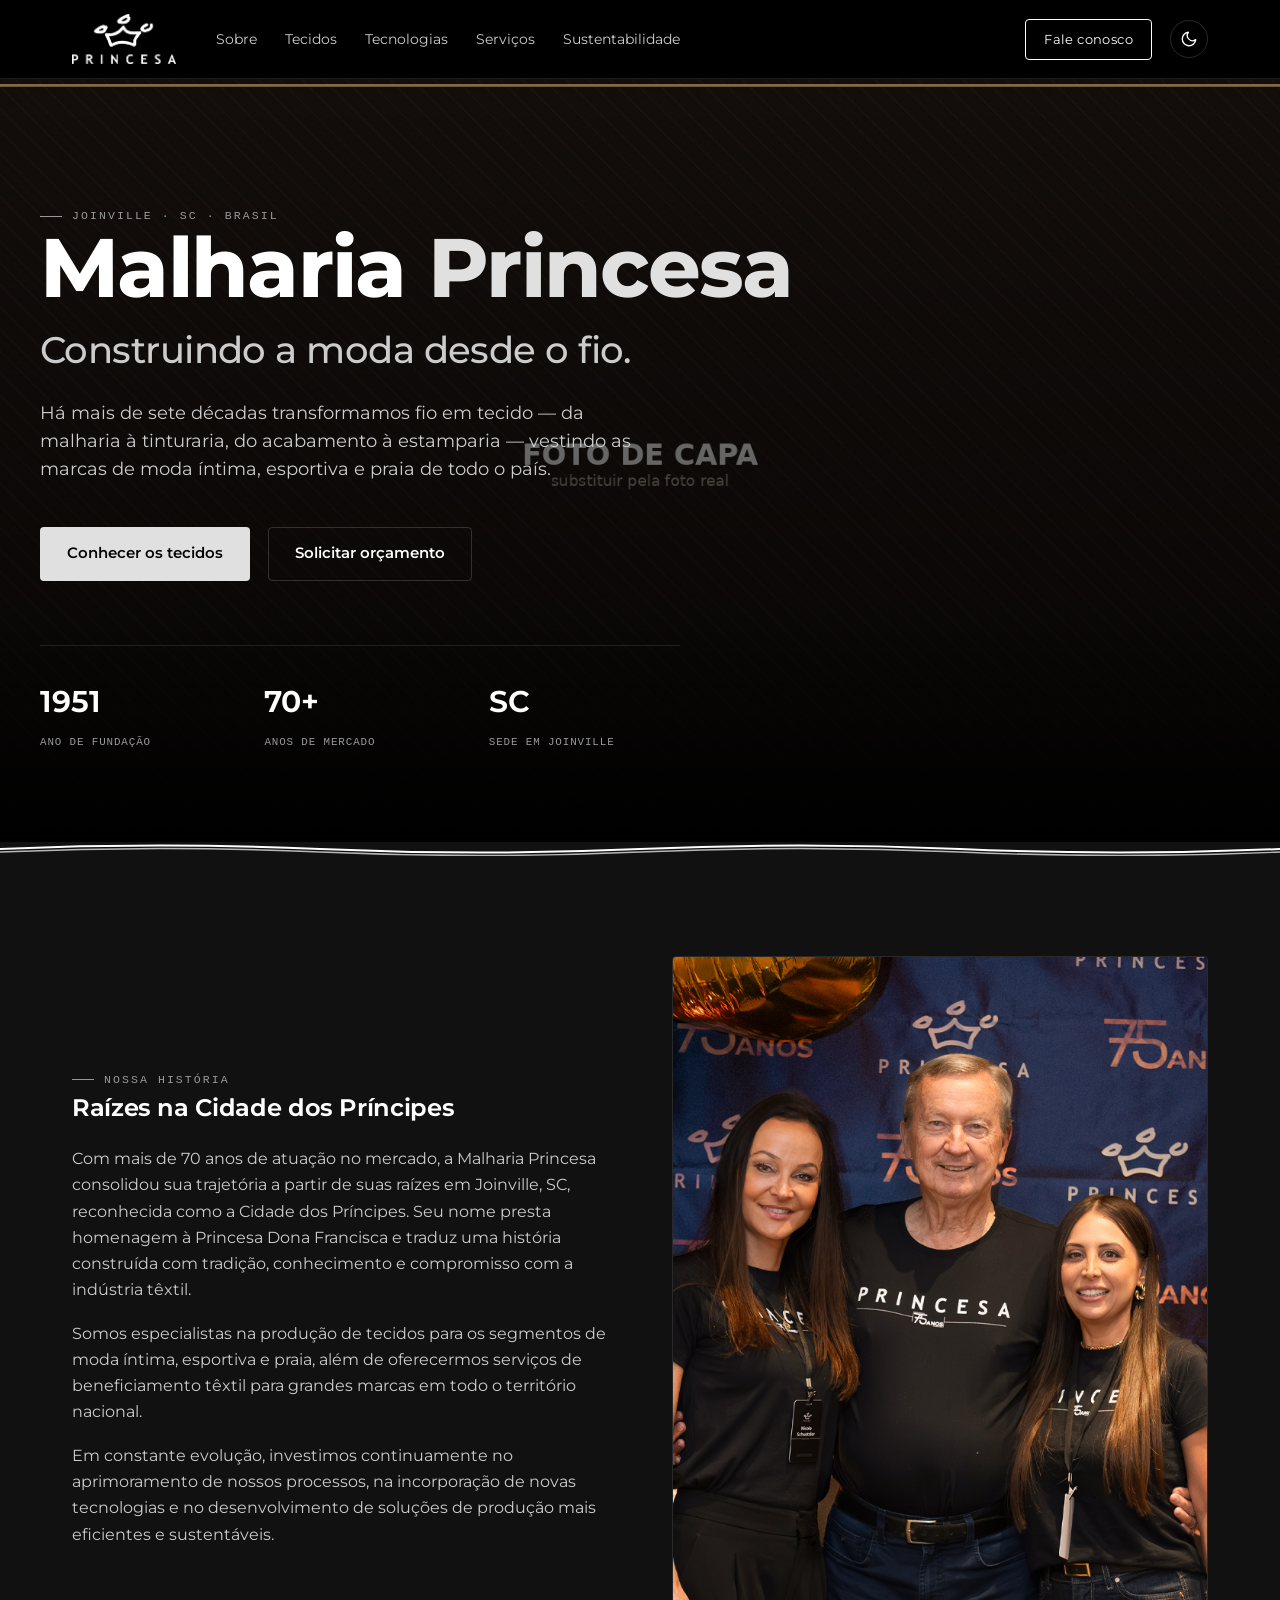
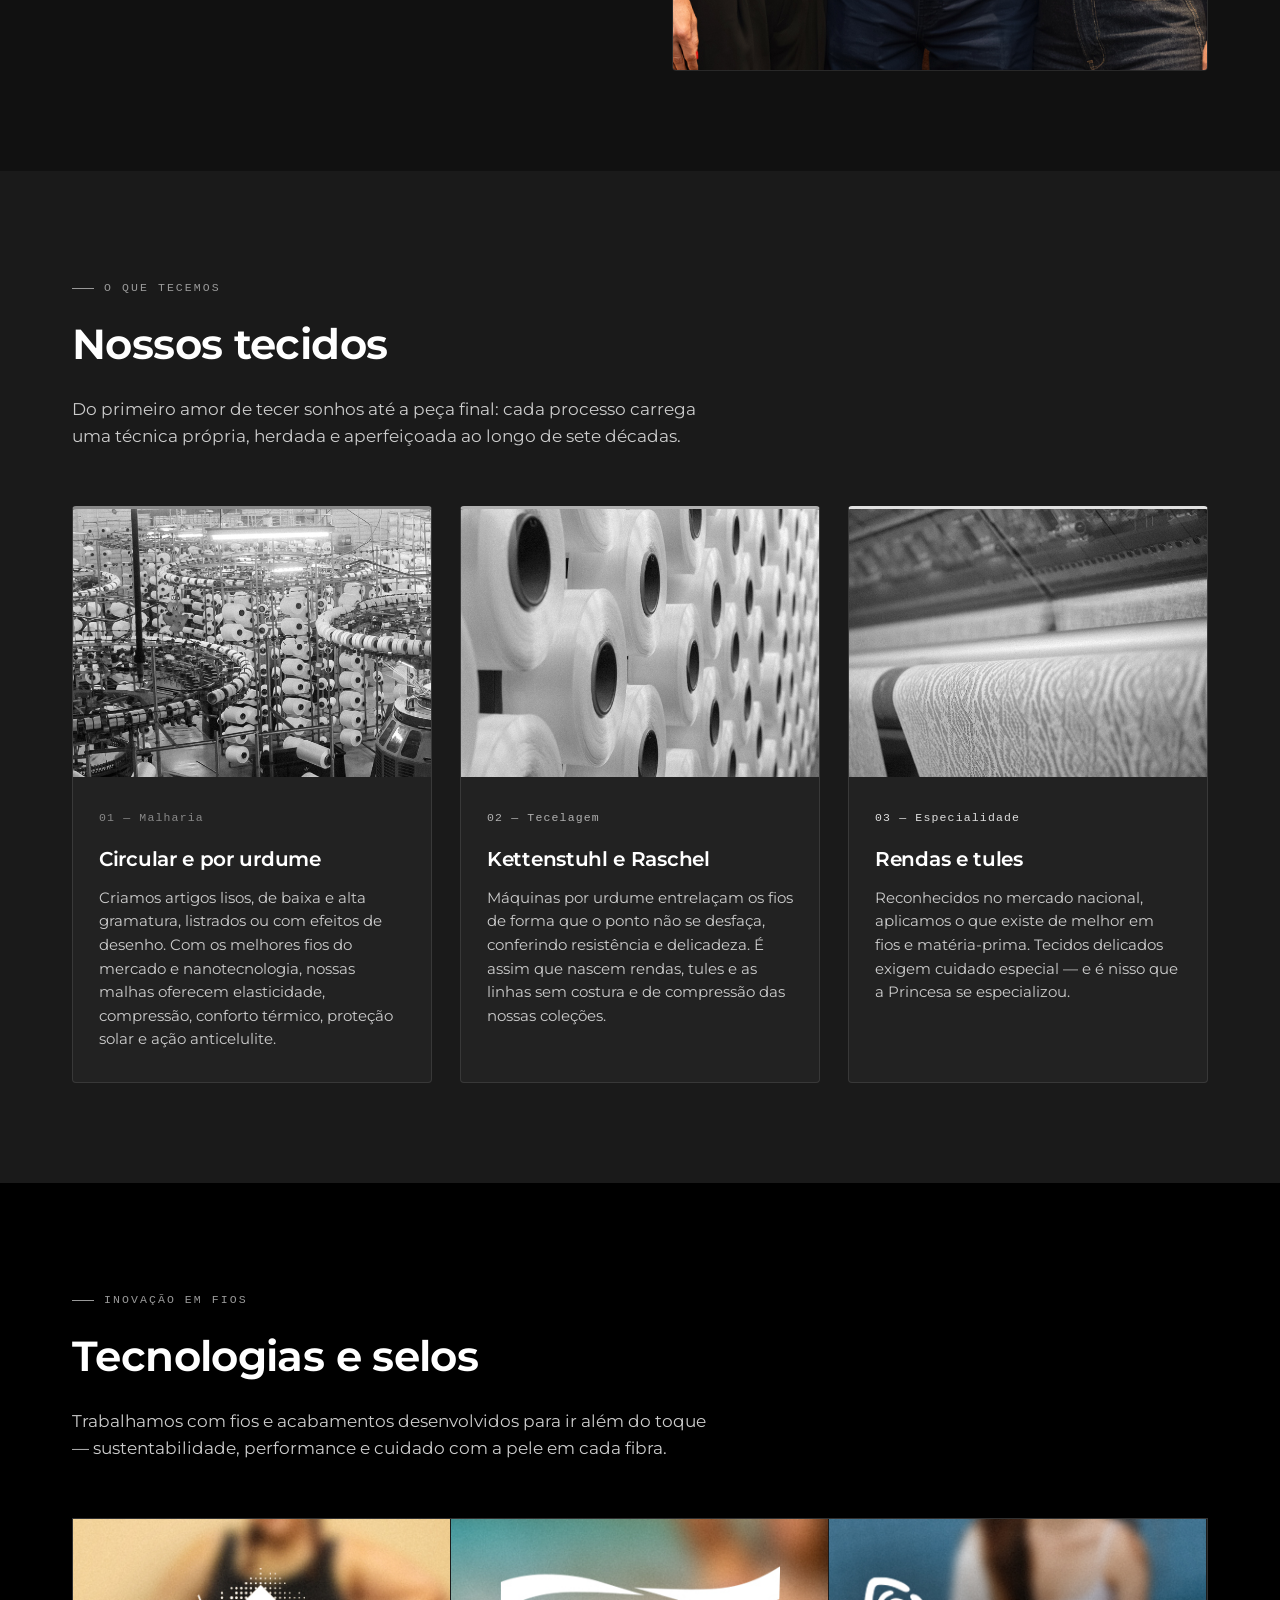
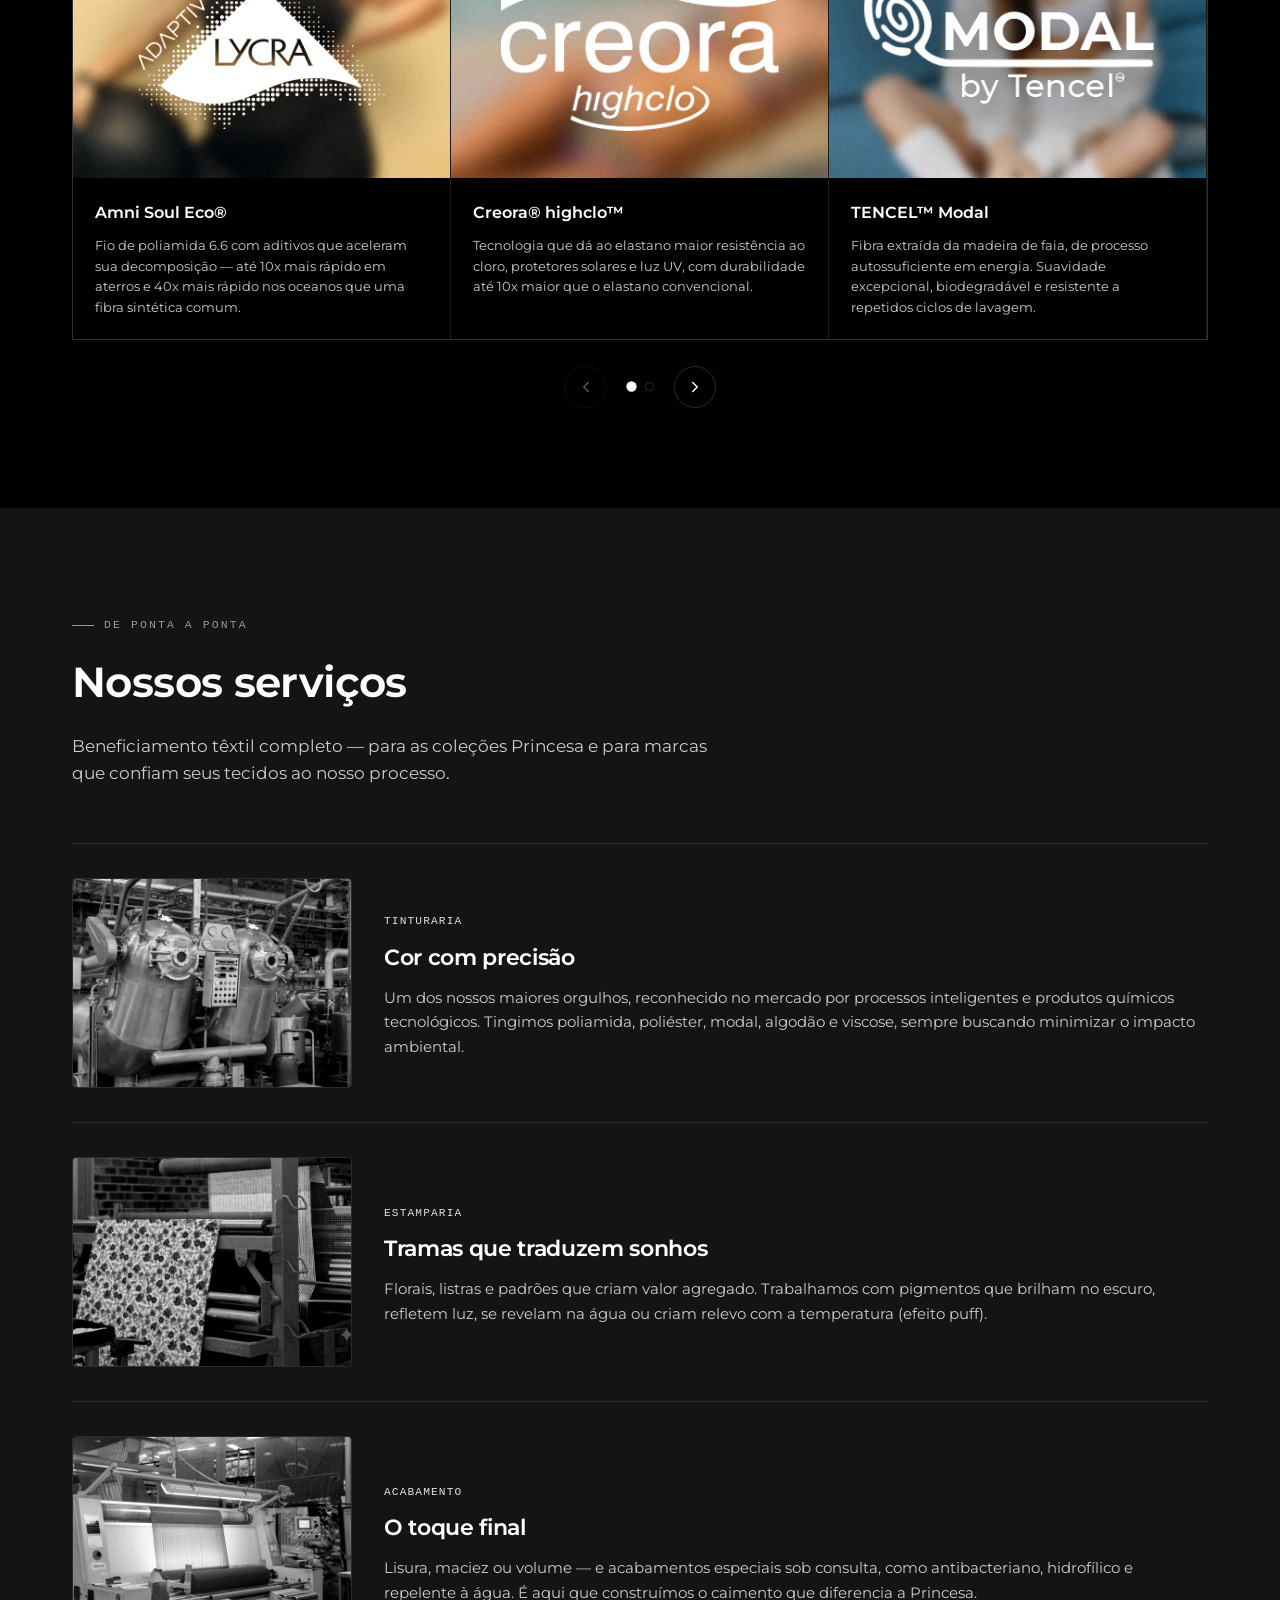
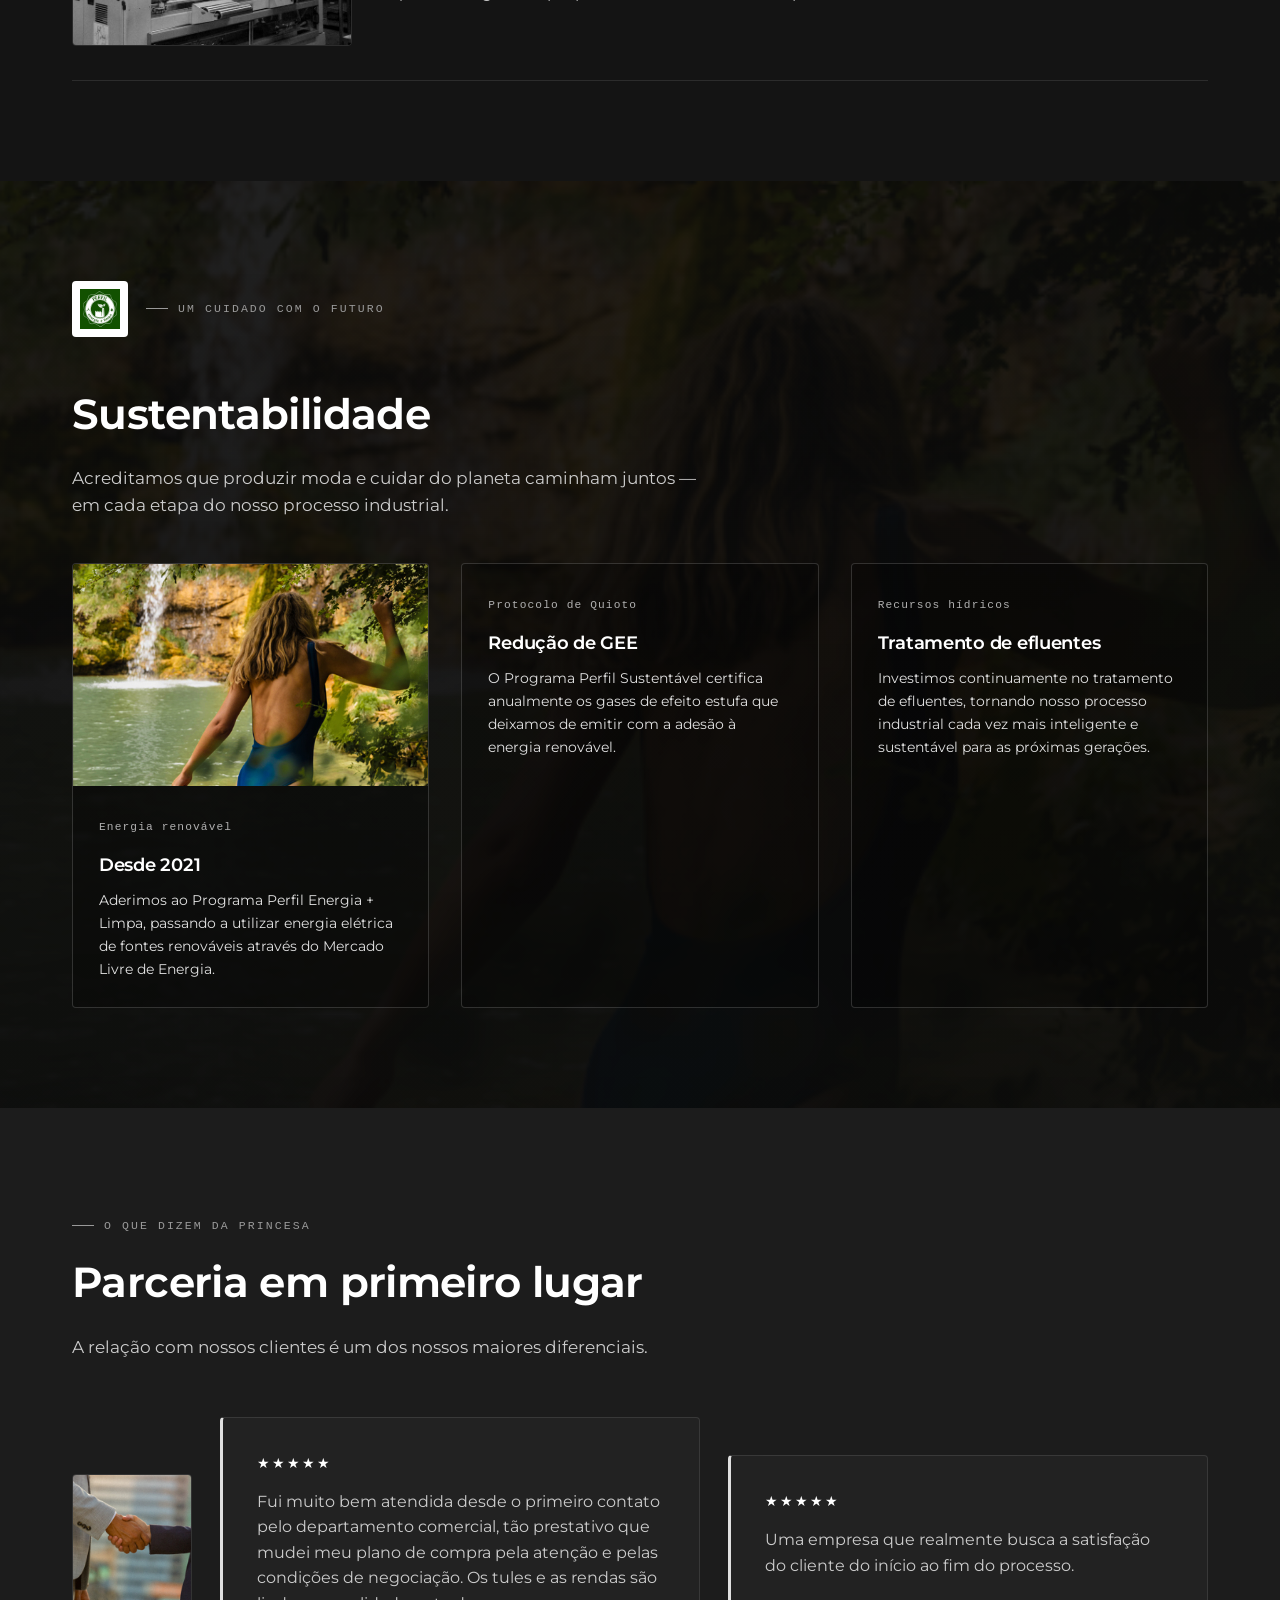
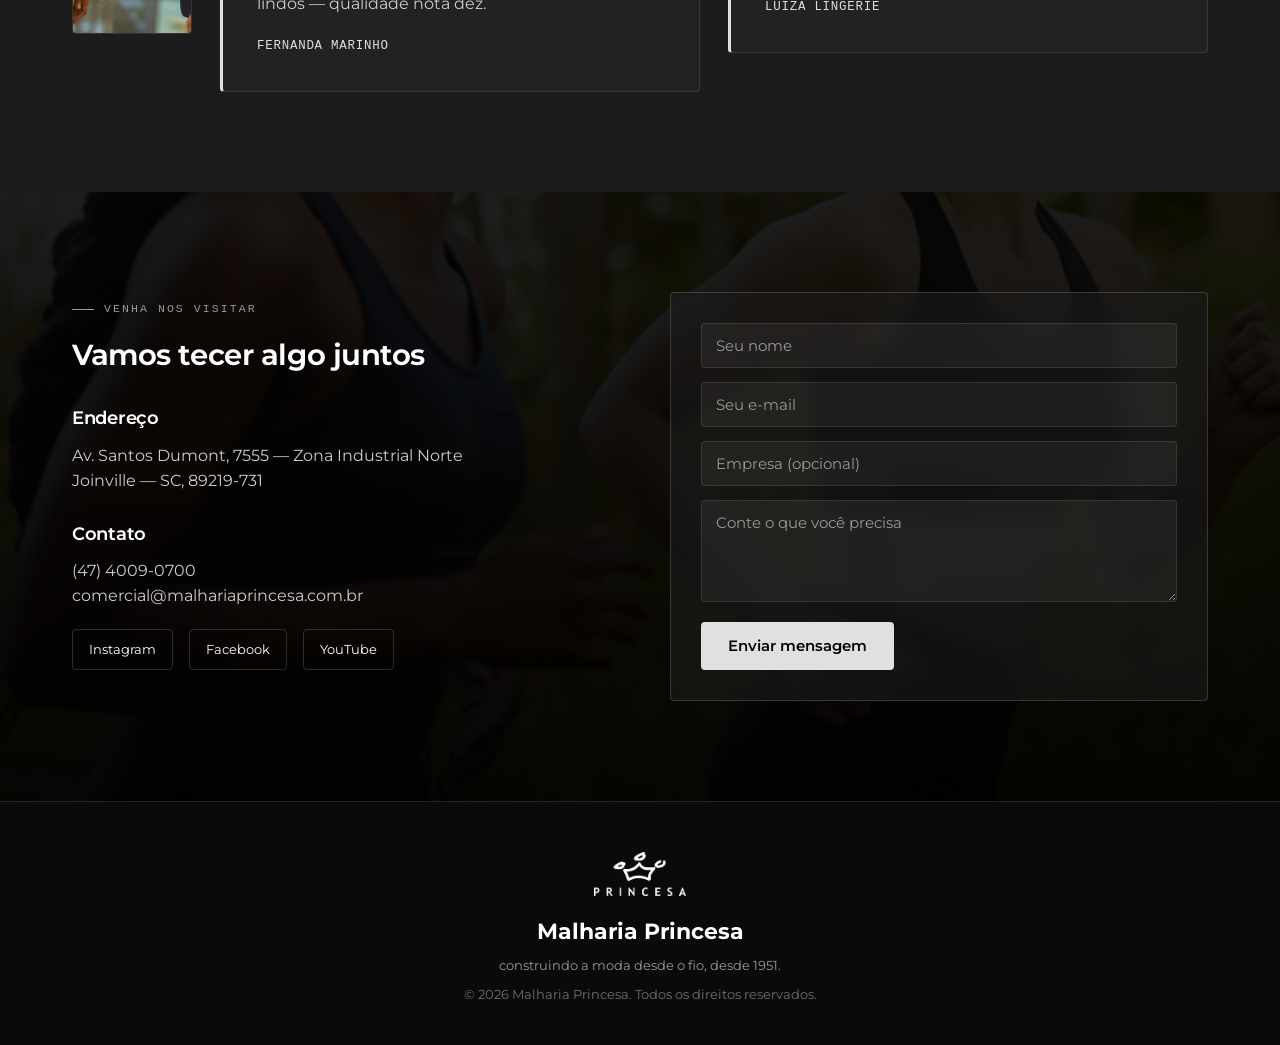
==== index.html @ b7e2738f "Add files via upload" ====
<!DOCTYPE html>
<html lang="pt-BR" data-theme="dark">
<head>
<meta charset="UTF-8">
<meta name="viewport" content="width=device-width, initial-scale=1.0">
<title>Malharia Princesa — Construindo a moda desde o fio (tema claro/escuro)</title>
<meta name="description" content="Malharia Princesa, há mais de 70 anos produzindo os melhores tecidos do mercado brasileiro em Joinville, SC.">

<link rel="preconnect" href="https://fonts.googleapis.com">
<link rel="preconnect" href="https://fonts.gstatic.com" crossorigin>
<link href="https://fonts.googleapis.com/css2?family=Montserrat:wght@400;500;600;700&display=swap" rel="stylesheet">

<link rel="stylesheet" href="css/styles-switch.css">
</head>
<body>

<header id="siteHeader">
  <nav class="nav">
    <div class="nav-left">
      <a href="#topo" class="logo-inline">
        <img class="logo-for-dark" src="assets/images/logo-negativo.png" alt="Malharia Princesa">
        <img class="logo-for-light" src="assets/images/logo-dark.png" alt="Malharia Princesa">
      </a>
      <ul class="nav-inline">
        <li><a href="#sobre">Sobre</a></li>
        <li><a href="#tecidos">Tecidos</a></li>
        <li><a href="#tecnologias">Tecnologias</a></li>
        <li><a href="#servicos">Serviços</a></li>
        <li><a href="#sustentabilidade">Sustentabilidade</a></li>
      </ul>
    </div>

    <div class="nav-right">
      <a href="#contato" class="nav-cta">Fale conosco</a>
      <button class="theme-toggle" id="themeToggle" aria-label="Alternar entre tema claro e escuro">
        <svg class="icon-moon" viewBox="0 0 24 24" stroke-width="1.8" stroke-linecap="round" stroke-linejoin="round"><path d="M21 12.8A9 9 0 1 1 11.2 3a7 7 0 0 0 9.8 9.8Z"/></svg>
        <svg class="icon-sun" viewBox="0 0 24 24" stroke-width="1.8" stroke-linecap="round" stroke-linejoin="round"><circle cx="12" cy="12" r="4"/><path d="M12 2v2M12 20v2M4.9 4.9l1.4 1.4M17.7 17.7l1.4 1.4M2 12h2M20 12h2M4.9 19.1l1.4-1.4M17.7 6.3l1.4-1.4"/></svg>
      </button>
      <button class="burger" id="burger" aria-label="Abrir menu" aria-expanded="false">
        <span></span><span></span><span></span>
      </button>
    </div>
  </nav>

  <ul class="nav-links" id="navLinks">
    <li><a href="#sobre">Sobre</a></li>
    <li><a href="#tecidos">Tecidos</a></li>
    <li><a href="#tecnologias">Tecnologias</a></li>
    <li><a href="#servicos">Serviços</a></li>
    <li><a href="#sustentabilidade">Sustentabilidade</a></li>
    <li><a href="#contato" class="nav-cta">Fale conosco</a></li>
  </ul>
</header>

<main id="topo">

  <section class="hero">
    <video class="hero-video" autoplay muted loop playsinline poster="assets/images/hero-bg.jpg">
      <source src="assets/videos/hero-bg.mp4" type="video/mp4">
      <source src="assets/videos/hero-bg.webm" type="video/webm">
    </video>
    <div class="hero-overlay" aria-hidden="true"></div>
    <div class="hero-inner">
      <span class="eyebrow">Joinville · SC · Brasil</span>
      <div class="hero-mast">Malharia <span>Princesa</span></div>
      <h1>Construindo a moda desde o fio.</h1>
      <p class="lede">Há mais de sete décadas transformamos fio em tecido — da malharia à tinturaria, do acabamento à estamparia — vestindo as marcas de moda íntima, esportiva e praia de todo o país.</p>
      <div class="hero-actions">
        <a href="#tecidos" class="btn btn-primary">Conhecer os tecidos</a>
        <a href="#contato" class="btn btn-ghost">Solicitar orçamento</a>
      </div>
      <div class="hero-stats">
        <div><b>1951</b><span>Ano de fundação</span></div>
        <div><b>70+</b><span>Anos de mercado</span></div>
        <div><b>SC</b><span>Sede em Joinville</span></div>
      </div>
    </div>
  </section>

  <div class="thread-divider" aria-hidden="true">
    <svg viewBox="0 0 1200 14" preserveAspectRatio="none">
      <rect width="1200" height="14" fill="var(--bg-1)"/>
      <path d="M0,7 Q150,0 300,7 T600,7 T900,7 T1200,7" fill="none" stroke="var(--gold)" stroke-width="2"/>
      <path d="M0,10 Q150,3 300,10 T600,10 T900,10 T1200,10" fill="none" stroke="var(--rose)" stroke-width="1.4" opacity=".8"/>
    </svg>
  </div>

  <section class="block" id="sobre">
    <div class="wrap">
      <div class="sobre-grid">
        <div>
          <span class="eyebrow">Nossa história</span>
          <h2>Raízes na Cidade dos Príncipes</h2>
          <p class="reveal" style="margin-top:18px;">Com mais de 70 anos de atuação no mercado, a Malharia Princesa consolidou sua trajetória a partir de suas raízes em Joinville, SC, reconhecida como a Cidade dos Príncipes. Seu nome presta homenagem à Princesa Dona Francisca e traduz uma história construída com tradição, conhecimento e compromisso com a indústria têxtil.</p>
          <p class="reveal">Somos especialistas na produção de tecidos para os segmentos de moda íntima, esportiva e praia, além de oferecermos serviços de beneficiamento têxtil para grandes marcas em todo o território nacional.</p>
          <p class="reveal">Em constante evolução, investimos continuamente no aprimoramento de nossos processos, na incorporação de novas tecnologias e no desenvolvimento de soluções de produção mais eficientes e sustentáveis.</p>
        </div>
        <div class="sobre-media reveal">
          <img src="assets/images/sobre.jpeg" alt="Tecido produzido pela Malharia Princesa" loading="lazy">
        </div>
      </div>
    </div>
  </section>

  <section class="block" id="tecidos">
    <div class="wrap">
      <div class="block-head">
        <span class="eyebrow">O que tecemos</span>
        <h2>Nossos tecidos</h2>
        <p>Do primeiro amor de tecer sonhos até a peça final: cada processo carrega uma técnica própria, herdada e aperfeiçoada ao longo de sete décadas.</p>
      </div>
      <div class="card-grid">
        <div class="card reveal">
          <div class="card-media"><img src="assets/images/tecido-malharia.jpeg" alt="Malharia circular e por urdume" loading="lazy"></div>
          <div class="card-body">
            <span class="num">01 — Malharia</span>
            <h3>Circular e por urdume</h3>
            <p>Criamos artigos lisos, de baixa e alta gramatura, listrados ou com efeitos de desenho. Com os melhores fios do mercado e nanotecnologia, nossas malhas oferecem elasticidade, compressão, conforto térmico, proteção solar e ação anticelulite.</p>
          </div>
        </div>
        <div class="card reveal">
          <div class="card-media"><img src="assets/images/tecido-tecelagem.jpeg" alt="Tecelagem Kettenstuhl e Raschel" loading="lazy"></div>
          <div class="card-body">
            <span class="num">02 — Tecelagem</span>
            <h3>Kettenstuhl e Raschel</h3>
            <p>Máquinas por urdume entrelaçam os fios de forma que o ponto não se desfaça, conferindo resistência e delicadeza. É assim que nascem rendas, tules e as linhas sem costura e de compressão das nossas coleções.</p>
          </div>
        </div>
        <div class="card reveal">
          <div class="card-media"><img src="assets/images/tecido-rendas.jpeg" alt="Rendas e tules Malharia Princesa" loading="lazy"></div>
          <div class="card-body">
            <span class="num">03 — Especialidade</span>
            <h3>Rendas e tules</h3>
            <p>Reconhecidos no mercado nacional, aplicamos o que existe de melhor em fios e matéria-prima. Tecidos delicados exigem cuidado especial — e é nisso que a Princesa se especializou.</p>
          </div>
        </div>
      </div>
    </div>
  </section>

  <section class="block" id="tecnologias">
    <div class="wrap">
      <div class="block-head">
        <span class="eyebrow">Inovação em fios</span>
        <h2>Tecnologias e selos</h2>
        <p>Trabalhamos com fios e acabamentos desenvolvidos para ir além do toque — sustentabilidade, performance e cuidado com a pele em cada fibra.</p>
      </div>
      <div class="badge-carousel" id="badgeCarousel">
        <div class="badge-track" id="badgeTrack">
          <div class="badge reveal">
            <div class="badge-media"><img src="assets/images/selo-amni.jpeg" alt="Amni Soul Eco" loading="lazy"></div>
            <div class="badge-body">
              <span class="dot"></span>
              <h4>Amni Soul Eco®</h4>
              <p>Fio de poliamida 6.6 com aditivos que aceleram sua decomposição — até 10x mais rápido em aterros e 40x mais rápido nos oceanos que uma fibra sintética comum.</p>
            </div>
          </div>
          <div class="badge reveal">
            <div class="badge-media"><img src="assets/images/selo-creora.jpeg" alt="Creora highclo" loading="lazy"></div>
            <div class="badge-body">
              <span class="dot"></span>
              <h4>Creora® highclo™</h4>
              <p>Tecnologia que dá ao elastano maior resistência ao cloro, protetores solares e luz UV, com durabilidade até 10x maior que o elastano convencional.</p>
            </div>
          </div>
          <div class="badge reveal">
            <div class="badge-media"><img src="assets/images/selo-tencel.jpeg" alt="TENCEL Modal" loading="lazy"></div>
            <div class="badge-body">
              <span class="dot"></span>
              <h4>TENCEL™ Modal</h4>
              <p>Fibra extraída da madeira de faia, de processo autossuficiente em energia. Suavidade excepcional, biodegradável e resistente a repetidos ciclos de lavagem.</p>
            </div>
          </div>
          <div class="badge reveal">
            <div class="badge-media"><img src="assets/images/selo-kelp.jpeg" alt="Kelp" loading="lazy"></div>
            <div class="badge-body">
              <span class="dot"></span>
              <h4>Kelp™</h4>
              <p>Fio inteligente com micropartículas de cristais bioativos: ajuda a reduzir sinais de celulite, melhora performance esportiva, firmeza da pele e circulação.</p>
            </div>
          </div>
          <div class="badge reveal">
            <div class="badge-media"><img src="assets/images/selo-aloe.jpeg" alt="Aloe Vera" loading="lazy"></div>
            <div class="badge-body">
              <span class="dot"></span>
              <h4>Aloe Vera</h4>
              <p>Nanopolímero com extrato de aloe vera aplicado por impregnação. Ação regeneradora, hidratante e anti-inflamatória, disponível em qualquer artigo da coleção.</p>
            </div>
          </div>
          <div class="badge reveal">
            <div class="badge-media"><img src="assets/images/selo-exemplo.jpeg" alt="Nome da tecnologia (exemplo)" loading="lazy"></div>
            <div class="badge-body">
              <span class="dot"></span>
              <h4>Nome da Tecnologia™</h4>
              <p>Texto de exemplo descrevendo o benefício desta tecnologia ou selo. Substitua por informações reais sobre o fio, acabamento ou certificação.</p>
            </div>
          </div>
        </div>
      </div>
      <div class="carousel-controls">
        <button class="carousel-btn" id="badgePrev" aria-label="Tecnologia anterior">
          <svg viewBox="0 0 24 24" stroke-width="2" stroke-linecap="round" stroke-linejoin="round"><path d="M15 6l-6 6 6 6"/></svg>
        </button>
        <div class="carousel-dots" id="badgeDots"></div>
        <button class="carousel-btn" id="badgeNext" aria-label="Próxima tecnologia">
          <svg viewBox="0 0 24 24" stroke-width="2" stroke-linecap="round" stroke-linejoin="round"><path d="M9 6l6 6-6 6"/></svg>
        </button>
      </div>
    </div>

  </section>

  <section class="block" id="servicos">
    <div class="wrap">
      <div class="block-head">
        <span class="eyebrow">De ponta a ponta</span>
        <h2>Nossos serviços</h2>
        <p>Beneficiamento têxtil completo — para as coleções Princesa e para marcas que confiam seus tecidos ao nosso processo.</p>
      </div>
      <div class="service-list">
        <div class="service-row reveal">
          <div class="service-media"><img src="assets/images/servico-tinturaria.jpeg" alt="Tinturaria Malharia Princesa" loading="lazy"></div>
          <div>
            <span class="stag">Tinturaria</span><h3>Cor com precisão</h3>
            <p>Um dos nossos maiores orgulhos, reconhecido no mercado por processos inteligentes e produtos químicos tecnológicos. Tingimos poliamida, poliéster, modal, algodão e viscose, sempre buscando minimizar o impacto ambiental.</p>
          </div>
        </div>
        <div class="service-row reveal">
          <div class="service-media"><img src="assets/images/servico-estamparia.jpeg" alt="Estamparia Malharia Princesa" loading="lazy"></div>
          <div>
            <span class="stag">Estamparia</span><h3>Tramas que traduzem sonhos</h3>
            <p>Florais, listras e padrões que criam valor agregado. Trabalhamos com pigmentos que brilham no escuro, refletem luz, se revelam na água ou criam relevo com a temperatura (efeito puff).</p>
          </div>
        </div>
        <div class="service-row reveal">
          <div class="service-media"><img src="assets/images/servico-acabamento.jpeg" alt="Acabamento Malharia Princesa" loading="lazy"></div>
          <div>
            <span class="stag">Acabamento</span><h3>O toque final</h3>
            <p>Lisura, maciez ou volume — e acabamentos especiais sob consulta, como antibacteriano, hidrofílico e repelente à água. É aqui que construímos o caimento que diferencia a Princesa.</p>
          </div>
        </div>
      </div>
    </div>
  </section>

  <section class="block" id="sustentabilidade">
    <div class="wrap">
      <div class="sust-top reveal">
        <img src="assets/images/selo-energia-limpa.jpeg" alt="Selo Energia Limpa">
        <span class="eyebrow">Um cuidado com o futuro</span>
      </div>
      <div class="block-head" style="margin-bottom:44px;">
        <h2>Sustentabilidade</h2>
        <p>Acreditamos que produzir moda e cuidar do planeta caminham juntos — em cada etapa do nosso processo industrial.</p>
      </div>
      <div class="sust-grid">
        <div class="pillar reveal">
          <div class="pillar-media"><img src="assets/images/sustentabilidade.jpeg" alt="Recursos hídricos" loading="lazy"></div>
          <div class="pillar-body">
            <span>Energia renovável</span>
            <h3>Desde 2021</h3>
            <p>Aderimos ao Programa Perfil Energia + Limpa, passando a utilizar energia elétrica de fontes renováveis através do Mercado Livre de Energia.</p>
          </div>
        </div>
        <div class="pillar reveal">
          <div class="pillar-body" style="padding-top:26px;">
            <span>Protocolo de Quioto</span>
            <h3>Redução de GEE</h3>
            <p>O Programa Perfil Sustentável certifica anualmente os gases de efeito estufa que deixamos de emitir com a adesão à energia renovável.</p>
          </div>
        </div>
        <div class="pillar reveal">
          <div class="pillar-body" style="padding-top:26px;">
            <span>Recursos hídricos</span>
            <h3>Tratamento de efluentes</h3>
            <p>Investimos continuamente no tratamento de efluentes, tornando nosso processo industrial cada vez mais inteligente e sustentável para as próximas gerações.</p>
          </div>
        </div>
      </div>
    </div>
  </section>

  <section class="block" id="depoimentos">
    <div class="wrap">
      <div class="block-head">
        <span class="eyebrow">O que dizem da Princesa</span>
        <h2>Parceria em primeiro lugar</h2>
        <p>A relação com nossos clientes é um dos nossos maiores diferenciais.</p>
      </div>
      <div class="testi-grid">
        <div class="testi-photo reveal">
          <img src="assets/images/depoimento.jpeg" alt="Cliente Malharia Princesa" loading="lazy">
        </div>
        <div class="testi reveal">
          <div class="stars">★★★★★</div>
          <p class="quote">Fui muito bem atendida desde o primeiro contato pelo departamento comercial, tão prestativo que mudei meu plano de compra pela atenção e pelas condições de negociação. Os tules e as rendas são lindos — qualidade nota dez.</p>
          <div class="who">Fernanda Marinho</div>
        </div>
        <div class="testi reveal">
          <div class="stars">★★★★★</div>
          <p class="quote">Uma empresa que realmente busca a satisfação do cliente do início ao fim do processo.</p>
          <div class="who">Luiza Lingerie</div>
        </div>
      </div>
    </div>
  </section>

  <section class="block" id="contato">
    <div class="wrap">
      <div class="contato-grid">
        <div class="contato-info">
          <span class="eyebrow">Venha nos visitar</span>
          <h2 style="margin-top:14px;font-size:1.8rem;">Vamos tecer algo juntos</h2>
          <h3>Endereço</h3>
          <p>Av. Santos Dumont, 7555 — Zona Industrial Norte<br>Joinville — SC, 89219-731</p>
          <h3>Contato</h3>
          <p>(47) 4009-0700<br>comercial@malhariaprincesa.com.br</p>
          <div class="social-row">
            <a href="https://www.instagram.com/malhariaprincesa/" target="_blank" rel="noopener">Instagram</a>
            <a href="https://www.facebook.com/malhariaprincesa/" target="_blank" rel="noopener">Facebook</a>
            <a href="https://youtube.com/UC2OhDOa1EUY6WdGFtgR7V8w" target="_blank" rel="noopener">YouTube</a>
          </div>
        </div>

        <form class="form reveal" action="https://formsubmit.co/mkt@malhariaprincesa.com.br" method="POST">
          <input type="text" name="nome" placeholder="Seu nome" autocomplete="name" required>
          <input type="email" name="email" placeholder="Seu e-mail" autocomplete="email" required>
          <input type="text" name="empresa" placeholder="Empresa (opcional)" autocomplete="organization">
          <textarea name="mensagem" rows="4" placeholder="Conte o que você precisa" required></textarea>
          <input type="text" name="_honey" style="display:none" tabindex="-1" autocomplete="off">
          <input type="hidden" name="_subject" value="Novo contato — site Malharia Princesa">
          <input type="hidden" name="_template" value="table">
          <button type="submit" class="btn btn-primary">Enviar mensagem</button>
        </form>
      </div>
    </div>
  </section>

</main>

<footer>
  <img class="logo-for-dark" src="assets/images/logo-negativo.png" alt="Malharia Princesa">
  <img class="logo-for-light" src="assets/images/logo-dark.png" alt="Malharia Princesa">
  <span class="foot-name">Malharia Princesa</span>
  <p>construindo a moda desde o fio, desde 1951.</p>
  <p style="margin-top:8px;opacity:.7;">© 2026 Malharia Princesa. Todos os direitos reservados.</p>
</footer>

<script src="js/main-switch.js"></script>

</body>
</html>
---- css/styles-switch.css ----
:root{
  /* ===== TEMA ESCURO (Escala de cinza puros) ===== */
  --bg-0:#000000;
  --bg-1:#111111;
  --bg-2:#1a1a1a;
  --bg-3:#141414;
  --bg-4:#222222;
  --bg-5:#1c1c1c;
  --bg-6:#0a0a0a;

  --surface:#222222;
  --surface-2:#2a2a2a;
  --border-soft:rgba(255,255,255,.10);
  --border-soft-2:rgba(255,255,255,.16);

  --text:#ffffff;
  --text-dim:#cccccc;
  --text-mute:#999999;

  /* Cores de destaque agora em tons de cinza/branco */
  --gold:#ffffff;
  --rose:#e0e0e0;
  --teal:#b0b0b0;
  --wine:#888888;

  --header-bg:rgba(0,0,0,.86);
  --hero-overlay-1:rgba(0,0,0,.42);
  --hero-overlay-2:rgba(0,0,0,.68);
  --sust-overlay-1:rgba(10,10,10,.90);
  --sust-overlay-2:rgba(10,10,10,.96);
  --contact-overlay-1:rgba(0,0,0,.88);
  --contact-overlay-2:rgba(0,0,0,.97);

  --btn-primary-text:#000000;
  --btn-primary-hover:#cccccc;
  --form-glass:rgba(30,30,30,.55);
  --input-bg:rgba(255,255,255,.05);
  --pillar-bg:rgba(0,0,0,.25);
  --pillar-span:#b0b0b0;
  --pillar-text:#e0e0e0;

  /* Fontes atualizadas para Montserrat */
  --font-display: 'Montserrat', -apple-system, sans-serif;
  --font-body: 'Montserrat', -apple-system, sans-serif;
  --font-mono: ui-monospace, "SF Mono", "Menlo", "Consolas", monospace;

  --max-w:1200px;
  --radius:4px;
}

/* ===== TEMA CLARO (branco/cinza) ===== */
html[data-theme="light"]{
  --bg-0:#ffffff;
  --bg-1:#f2f2f2;
  --bg-2:#eeeeee;
  --bg-3:#f9f9f9;
  --bg-4:#e8e8e8;
  --bg-5:#f0f0f0;
  --bg-6:#e0e0e0;

  --surface:#ffffff;
  --surface-2:#f4f4f4;
  --border-soft:rgba(0,0,0,.10);
  --border-soft-2:rgba(0,0,0,.18);

  --text:#000000;
  --text-dim:#333333;
  --text-mute:#666666;

  /* Destaques em preto e cinza escuro */
  --gold:#000000;
  --rose:#333333;
  --teal:#555555;
  --wine:#777777;

  --header-bg:rgba(255,255,255,.86);
  --hero-overlay-1:rgba(255,255,255,.58);
  --hero-overlay-2:rgba(255,255,255,.82);
  --sust-overlay-1:rgba(240,240,240,.90);
  --sust-overlay-2:rgba(240,240,240,.97);
  --contact-overlay-1:rgba(245,245,245,.88);
  --contact-overlay-2:rgba(245,245,245,.97);

  --btn-primary-text:#ffffff;
  --btn-primary-hover:#444444;
  --form-glass:rgba(255,255,255,.65);
  --input-bg:rgba(255,255,255,.8);
  --pillar-bg:rgba(255,255,255,.55);
  --pillar-span:#555555;
  --pillar-text:#333333;
}

*{margin:0;padding:0;box-sizing:border-box;}
html{scroll-behavior:smooth;}
@media (prefers-reduced-motion: reduce){
  html{scroll-behavior:auto;}
  *{animation-duration:0.001ms !important; animation-iteration-count:1 !important; transition-duration:0.001ms !important;}
}

body{
  font-family:var(--font-body);
  background:var(--bg-0);
  color:var(--text);
  line-height:1.6;
  overflow-x:hidden;
  -webkit-font-smoothing:antialiased;
  transition:background-color .4s ease, color .4s ease;
}

img{max-width:100%;display:block;}
a{color:inherit;text-decoration:none;}
ul{list-style:none;}
.wrap{max-width:var(--max-w);margin:0 auto;padding:0 32px;}

.eyebrow{
  font-family:var(--font-mono);
  font-size:.72rem;
  letter-spacing:.18em;
  text-transform:uppercase;
  display:inline-flex;
  align-items:center;
  gap:10px;
  color:var(--text-mute);
}
.eyebrow::before{
  content:"";
  width:22px;height:1px;
  background:currentColor;
  display:inline-block;
}

h1,h2,h3{
  font-family:var(--font-display);
  font-weight:650;
  letter-spacing:-.015em;
  color:var(--text);
}

/* ============ THREAD DIVIDER ============ */
.thread-divider{width:100%;height:14px;display:block;line-height:0;}
.thread-divider svg{width:100%;height:100%;display:block;}
.thread-divider rect{fill:var(--bg-1);transition:fill .4s ease;}

/* ============ HEADER ============ */
header{
  position:sticky;top:0;z-index:100;
  background:var(--header-bg);
  backdrop-filter:blur(14px);
  border-bottom:1px solid var(--border-soft);
  transition:transform .35s ease, background-color .4s ease, border-color .4s ease;
}
header.nav-hidden{
  transform:translateY(-100%);
}
.nav{
  display:flex;
  align-items:center;
  justify-content:space-between;
  gap:20px;
  padding:14px 32px;max-width:var(--max-w);margin:0 auto;
}
.nav-left{display:flex;align-items:center;gap:40px;}
.nav-right{display:flex;align-items:center;gap:18px;}
.nav-inline{display:flex;gap:28px;align-items:center;}
.logo-inline{display:block;}
.logo-inline img{height:50px;width:auto;}
.logo-for-dark{display:block;}
.logo-for-light{display:none;}
html[data-theme="light"] .logo-for-dark{display:none;}
html[data-theme="light"] .logo-for-light{display:block;}

.nav-inline a, .nav-links a{
  font-size:.9rem;color:var(--text-dim);position:relative;padding:4px 0;
  transition:color .25s ease;
}
.nav-inline a::after, .nav-links a::after{
  content:"";position:absolute;left:0;bottom:0;width:0;height:1px;
  background:var(--gold);transition:width .3s ease;
}
.nav-inline a:hover, .nav-links a:hover{color:var(--text);}
.nav-inline a:hover::after, .nav-links a:hover::after{width:100%;}
.nav-cta{
  border:1px solid var(--gold);color:var(--gold) !important;
  padding:9px 18px;border-radius:var(--radius);font-size:.82rem !important;
  letter-spacing:.03em;
}
.nav-cta::after{display:none;}
.nav-cta:hover{background:var(--gold);color:var(--bg-0) !important;}
.nav-links{display:none;}
.burger{
  display:none;flex-direction:column;gap:5px;background:none;border:none;
  cursor:pointer;padding:6px;
}
.burger span{width:24px;height:2px;background:var(--text);display:block;}

/* ---- Botão de alternância de tema ---- */
.theme-toggle{
  width:38px;height:38px;border-radius:50%;
  border:1px solid var(--border-soft-2);
  background:transparent;
  display:flex;align-items:center;justify-content:center;
  cursor:pointer;color:var(--text);
  transition:border-color .25s ease, color .25s ease, transform .25s ease;
  flex:none;
}
.theme-toggle:hover{border-color:var(--gold);color:var(--gold);transform:translateY(-1px);}
.theme-toggle svg{width:18px;height:18px;stroke:currentColor;fill:none;}
.icon-moon{display:block;}
.icon-sun{display:none;}
html[data-theme="light"] .icon-moon{display:none;}
html[data-theme="light"] .icon-sun{display:block;}

/* ============ HERO ============ */
.hero{
  position:relative;color:var(--text);padding:120px 32px 90px;overflow:hidden;
  background:var(--bg-0);
  transition:background-color .4s ease;
}
.hero-video{
  position:absolute;inset:0;z-index:0;
  width:100%;height:100%;object-fit:cover;
  filter:brightness(1.12);
  pointer-events:none;
}
.hero-overlay{
  position:absolute;inset:0;z-index:1;
  background:linear-gradient(180deg, var(--hero-overlay-1), var(--hero-overlay-2) 70%, var(--bg-0) 100%);
  pointer-events:none;
}
.hero-inner{max-width:var(--max-w);margin:0 auto;position:relative;z-index:3;}

@media (prefers-reduced-motion: reduce){
  .hero-video{display:none;}
  .hero{
    background:
      linear-gradient(180deg, var(--hero-overlay-1), var(--hero-overlay-2) 70%, var(--bg-0) 100%),
      url('../assets/images/hero-bg.jpg') center 30%/cover no-repeat;
  }
}

.hero-mast{
  font-family:var(--font-display);
  font-weight:750;
  font-size:clamp(2.6rem, 7vw, 5.2rem);
  letter-spacing:-.02em;
  line-height:1;
  color:var(--text);
  margin-bottom:18px;
}
.hero-mast span{color:var(--rose);}

.hero h1{
  font-size:clamp(1.6rem, 3.2vw, 2.3rem);
  line-height:1.25;max-width:26ch;margin:0 0 26px;
  font-weight:500;
  color:var(--text-dim);
  font-family:var(--font-body);
}
.hero p.lede{font-size:1.1rem;color:var(--text-dim);max-width:52ch;margin-bottom:44px;font-weight:400;}
.hero-actions{display:flex;gap:18px;flex-wrap:wrap;margin-bottom:64px;}
.btn{
  display:inline-flex;align-items:center;gap:10px;padding:14px 26px;
  border-radius:var(--radius);font-size:.92rem;font-weight:590;
  transition:transform .25s ease, background .25s ease, color .25s ease, border-color .25s ease;
  cursor:pointer;border:1px solid transparent;font-family:var(--font-body);
}
.btn-primary{background:var(--rose);color:var(--btn-primary-text);}
.btn-primary:hover{transform:translateY(-2px);background:var(--btn-primary-hover);}
.btn-ghost{border-color:var(--border-soft-2);color:var(--text);}
.btn-ghost:hover{border-color:var(--gold);color:var(--gold);}

.hero-stats{
  display:grid;grid-template-columns:repeat(3,auto);gap:48px;
  border-top:1px solid var(--border-soft);padding-top:32px;max-width:640px;
}
.hero-stats div b{
  display:block;font-family:var(--font-display);font-size:1.9rem;
  color:var(--gold);font-weight:650;
}
.hero-stats div span{
  font-family:var(--font-mono);font-size:.68rem;letter-spacing:.08em;
  text-transform:uppercase;color:var(--text-mute);
}

/* ============ SECTION GENERIC ============ */
section.block{padding:100px 32px;transition:background-color .4s ease;}
.block-head{max-width:640px;margin-bottom:56px;}
.block-head h2{font-size:clamp(1.8rem,3.4vw,2.6rem);margin-top:14px;font-weight:650;}
.block-head p{margin-top:18px;font-size:1.05rem;color:var(--text-dim);max-width:60ch;}

/* ============ SOBRE ============ */
#sobre{background:var(--bg-1);}
.sobre-grid{display:grid;grid-template-columns:1fr 1fr;gap:64px;align-items:center;}
.sobre-grid p{color:var(--text-dim);margin-bottom:18px;font-size:1.02rem;}
.sobre-media{
  border-radius:var(--radius);overflow:hidden;border:1px solid var(--border-soft);
  aspect-ratio:3/4;
}
.sobre-media img{width:100%;height:100%;object-fit:cover;}

/* ============ TECIDOS (cards) ============ */
#tecidos{background:var(--bg-2);}
.card-grid{display:grid;grid-template-columns:repeat(3,1fr);gap:28px;}
.card{
  background:var(--surface);border-radius:var(--radius);
  border:1px solid var(--border-soft);
  border-top:3px solid var(--accent, var(--gold));
  transition:transform .3s ease, box-shadow .3s ease, background-color .4s ease, border-color .4s ease;
  opacity:0;transform:translateY(22px);
  overflow:hidden;
}
.card.is-visible{opacity:1;transform:translateY(0);}
.card:hover{transform:translateY(-6px);background:var(--surface-2);box-shadow:0 20px 40px -20px rgba(0,0,0,.35);}
.card-media{aspect-ratio:4/3;overflow:hidden;}
.card-media img{width:100%;height:100%;object-fit:cover;transition:transform .5s ease;}
.card:hover .card-media img{transform:scale(1.06);}
.card-body{padding:26px 26px 30px;}
.card .num{font-family:var(--font-mono);font-size:.72rem;color:var(--accent, var(--gold));letter-spacing:.1em;}
.card h3{font-size:1.25rem;margin:14px 0 12px;font-weight:620;}
.card p{font-size:.92rem;color:var(--text-dim);}
.card:nth-child(1){--accent:var(--wine);}
.card:nth-child(2){--accent:var(--teal);}
.card:nth-child(3){--accent:var(--rose);}

/* ============ TECNOLOGIAS / SELOS ============ */
#tecnologias{background:var(--bg-0);}
.badge-carousel{
  overflow:hidden;
  border:1px solid var(--border-soft);
  background:var(--border-soft);
}
.badge-track{
  display:flex;
  transition:transform .45s cubic-bezier(.65,0,.35,1);
}
.badge-track .badge{
  flex:0 0 33.3333%;
  max-width:33.3333%;
  background:var(--bg-0);
  border-right:1px solid var(--border-soft);
  box-sizing:border-box;
}
.badge-track .badge:last-child{border-right:none;}
.badge{
  opacity:0;transform:translateY(18px);
  transition:transform .3s ease, opacity .3s ease, background-color .4s ease;
}
.badge.is-visible{opacity:1;transform:translateY(0);}
.badge:hover{background:var(--surface);}
.badge-media{aspect-ratio:16/11;overflow:hidden;}
.badge-media img{width:100%;height:100%;object-fit:cover;}
.badge-body{padding:22px;}

.carousel-controls{
  display:flex;align-items:center;justify-content:center;
  gap:20px;margin-top:26px;
}
.carousel-btn{
  display:flex;align-items:center;justify-content:center;
  width:42px;height:42px;border-radius:50%;
  border:1px solid var(--border-soft-2);
  background:transparent;color:var(--text);
  cursor:pointer;transition:background-color .25s ease, opacity .25s ease, transform .2s ease;
}
.carousel-btn svg{width:18px;height:18px;stroke:currentColor;fill:none;}
.carousel-btn:hover:not(:disabled){background:var(--surface);}
.carousel-btn:active:not(:disabled){transform:scale(.94);}
.carousel-btn:disabled{opacity:.35;cursor:default;}
.carousel-dots{display:flex;align-items:center;gap:9px;}
.carousel-dots button{
  width:9px;height:9px;border-radius:50%;padding:0;
  border:1px solid var(--border-soft-2);background:transparent;
  cursor:pointer;transition:background-color .25s ease, transform .2s ease;
}
.carousel-dots button.is-active{background:var(--gold);border-color:var(--gold);transform:scale(1.15);}
.badge .dot{width:10px;height:10px;border-radius:50%;margin-bottom:16px;}
.badge h4{font-family:var(--font-display);font-size:1rem;margin-bottom:10px;color:var(--text);font-weight:620;}
.badge p{font-size:.82rem;color:var(--text-dim);line-height:1.55;}
.badge:nth-child(1) .dot{background:var(--gold);}
.badge:nth-child(2) .dot{background:var(--rose);}
.badge:nth-child(3) .dot{background:var(--teal);}
.badge:nth-child(4) .dot{background:var(--wine);}
.badge:nth-child(5) .dot{background:#8fae9f;}

/* ============ SERVIÇOS ============ */
#servicos{background:var(--bg-3);}
.service-row{
  display:grid;grid-template-columns:280px 1fr;gap:32px;padding:34px 0;
  border-bottom:1px solid var(--border-soft);align-items:center;
}
.service-row:first-of-type{border-top:1px solid var(--border-soft);}
.service-media{border-radius:var(--radius);overflow:hidden;aspect-ratio:4/3;border:1px solid var(--border-soft);}
.service-media img{width:100%;height:100%;object-fit:cover;}
.service-row .stag{
  font-family:var(--font-mono);font-size:.7rem;letter-spacing:.1em;
  text-transform:uppercase;color:var(--rose);
}
.service-row h3{font-size:1.4rem;margin-top:8px;font-weight:630;}
.service-row p{color:var(--text-dim);font-size:.96rem;margin-top:10px;}

/* ============ SUSTENTABILIDADE ============ */
#sustentabilidade{
  color:var(--text);position:relative;
  background:
    linear-gradient(180deg, var(--sust-overlay-1), var(--sust-overlay-2)),
    url('../assets/images/sustentabilidade.jpeg') center/cover no-repeat;
}
.sust-top{display:flex;align-items:center;gap:18px;margin-bottom:44px;}
.sust-top img{height:56px;width:auto;background:#ffffff;padding:8px;border-radius:var(--radius);}
.sust-grid{display:grid;grid-template-columns:repeat(3,1fr);gap:32px;}
.pillar{
  border:1px solid var(--border-soft-2);border-radius:var(--radius);
  background:var(--pillar-bg);overflow:hidden;
  transition:background-color .4s ease, border-color .4s ease;
}
.pillar-media{aspect-ratio:16/10;overflow:hidden;}
.pillar-media img{width:100%;height:100%;object-fit:cover;}
.pillar-body{padding:26px;}
.pillar span{font-family:var(--font-mono);font-size:.7rem;color:var(--pillar-span);letter-spacing:.1em;}
.pillar h3{font-size:1.15rem;margin:12px 0 10px;font-weight:620;}
.pillar p{font-size:.9rem;color:var(--pillar-text);}

/* ============ DEPOIMENTOS ============ */
#depoimentos{background:var(--bg-5);}
.testi-grid{display:grid;grid-template-columns:120px 1fr 1fr;gap:28px;align-items:center;}
.testi-photo{border-radius:var(--radius);overflow:hidden;aspect-ratio:3/4;border:1px solid var(--border-soft);}
.testi-photo img{width:100%;height:100%;object-fit:cover;}
.testi{
  background:var(--surface);padding:34px;border-radius:var(--radius);
  border-left:3px solid var(--rose);border-top:1px solid var(--border-soft);
  border-right:1px solid var(--border-soft);border-bottom:1px solid var(--border-soft);
  transition:background-color .4s ease, border-color .4s ease;
}
.testi .stars{color:var(--gold);letter-spacing:2px;margin-bottom:14px;font-size:.9rem;}
.testi p.quote{font-size:1rem;color:var(--text-dim);margin-bottom:20px;}
.testi .who{
  font-family:var(--font-mono);font-size:.78rem;text-transform:uppercase;
  letter-spacing:.06em;color:var(--rose);
}

/* ============ CONTATO ============ */
#contato{
  color:var(--text);position:relative;
  background:
    linear-gradient(180deg, var(--contact-overlay-1), var(--contact-overlay-2)),
    url('../assets/images/contato.jpeg') center/cover no-repeat;
}
.contato-grid{display:grid;grid-template-columns:1fr 1fr;gap:60px;align-items:start;}
.contato-info p{color:var(--text-dim);margin-bottom:10px;}
.contato-info h3{color:var(--gold);font-size:1.1rem;margin:26px 0 10px;font-weight:620;}
.social-row{display:flex;gap:16px;margin-top:20px;}
.social-row a{
  border:1px solid var(--border-soft-2);padding:9px 16px;border-radius:var(--radius);
  font-size:.82rem;transition:border-color .25s ease, color .25s ease;
}
.social-row a:hover{border-color:var(--gold);color:var(--gold);}

.form{
  display:flex;flex-direction:column;gap:14px;
  background:var(--form-glass);backdrop-filter:blur(8px);
  padding:30px;border-radius:var(--radius);
  border:1px solid var(--border-soft-2);
  transition:background-color .4s ease, border-color .4s ease;
}
.form input, .form textarea{
  background:var(--input-bg);border:1px solid var(--border-soft);
  border-radius:var(--radius);padding:12px 14px;color:var(--text);
  font-family:var(--font-body);font-size:.95rem;
  transition:background-color .4s ease, border-color .4s ease, color .4s ease;
}
.form input::placeholder, .form textarea::placeholder{color:var(--text-mute);}
.form input:focus, .form textarea:focus{outline:none;border-color:var(--gold);}
.form button{margin-top:6px;align-self:flex-start;}

/* ============ FOOTER ============ */
footer{
  background:var(--bg-6);color:var(--text-mute);padding:50px 32px 40px;
  text-align:center;font-size:.82rem;border-top:1px solid var(--border-soft);
  transition:background-color .4s ease, border-color .4s ease;
}
footer img{height:44px;width:auto;margin:0 auto 18px;}
footer .foot-name{
  font-family:var(--font-display);font-weight:700;font-size:1.4rem;color:var(--text);
  display:block;margin-bottom:6px;
}

a:focus-visible, button:focus-visible, input:focus-visible, textarea:focus-visible{
  outline:2px solid var(--gold);outline-offset:2px;
}

.reveal{opacity:0;transform:translateY(20px);transition:opacity .6s ease, transform .6s ease;}
.reveal.is-visible{opacity:1;transform:translateY(0);}

@media (max-width:920px){
  .sobre-grid,.contato-grid{grid-template-columns:1fr;}
  .sobre-grid{gap:36px;}
  .sobre-media{order:-1;aspect-ratio:auto;}
  .sobre-media img{height:auto;object-fit:contain;}
  .card-grid{grid-template-columns:1fr;}
  .badge-track .badge{flex:0 0 50%;max-width:50%;}
  .sust-grid{grid-template-columns:1fr;}
  .testi-grid{grid-template-columns:1fr;}
  .testi-photo{display:none;}
  .service-row{grid-template-columns:1fr;}
  .service-media{aspect-ratio:16/9;}
  .hero-stats{grid-template-columns:repeat(3,auto);gap:26px;}
}
@media (max-width:720px){
  .nav-left .nav-inline, .nav-right .nav-inline{display:none;}
  .nav-right > .nav-cta{display:none;}
  .nav-links{
    display:flex;
    position:fixed;top:78px;left:0;right:0;background:var(--bg-0);
    flex-direction:column;align-items:flex-start;padding:24px 32px;gap:20px;
    border-bottom:1px solid var(--border-soft);
    transform:translateY(-120%);transition:transform .3s ease;
  }
  .nav-links.open{transform:translateY(0);}
  .burger{display:flex;}
  .badge-track .badge{flex:0 0 100%;max-width:100%;}
  .hero-stats{grid-template-columns:1fr;gap:18px;}
  .logo-inline img{height:38px;}
}
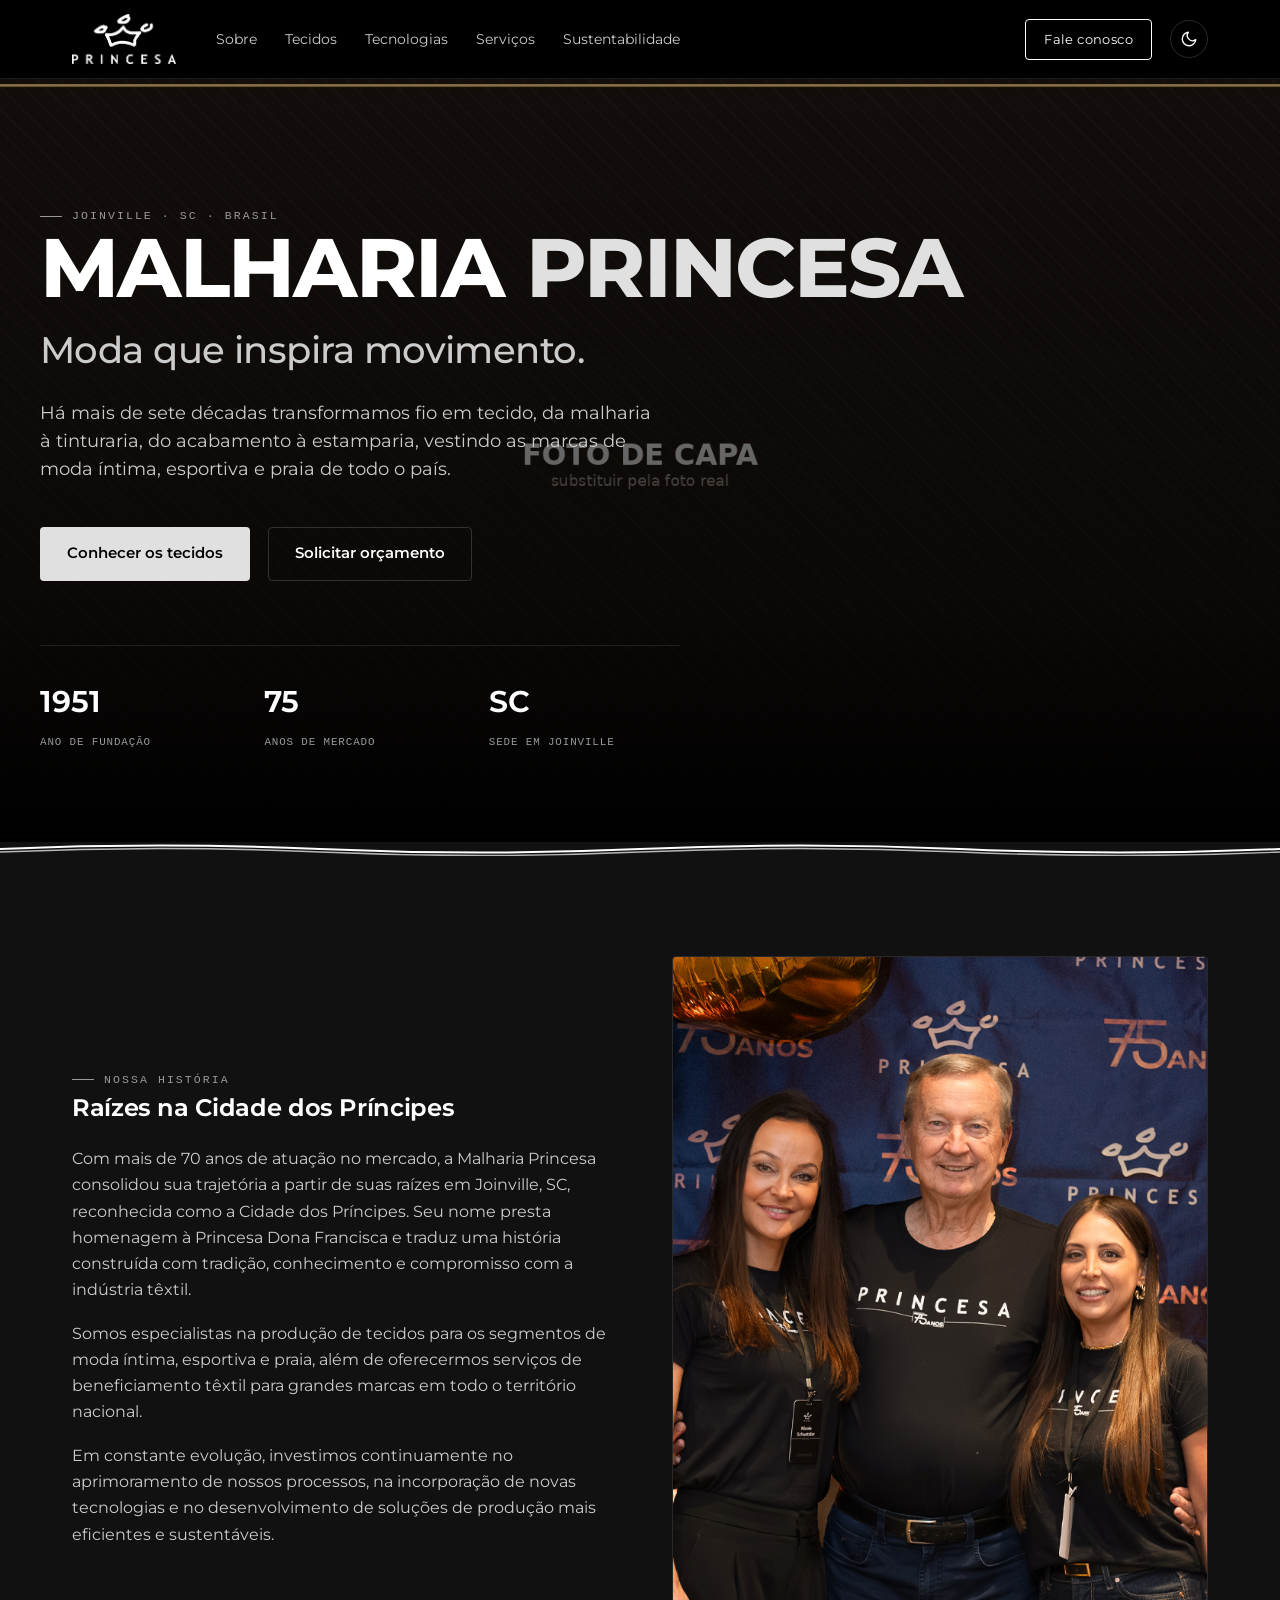
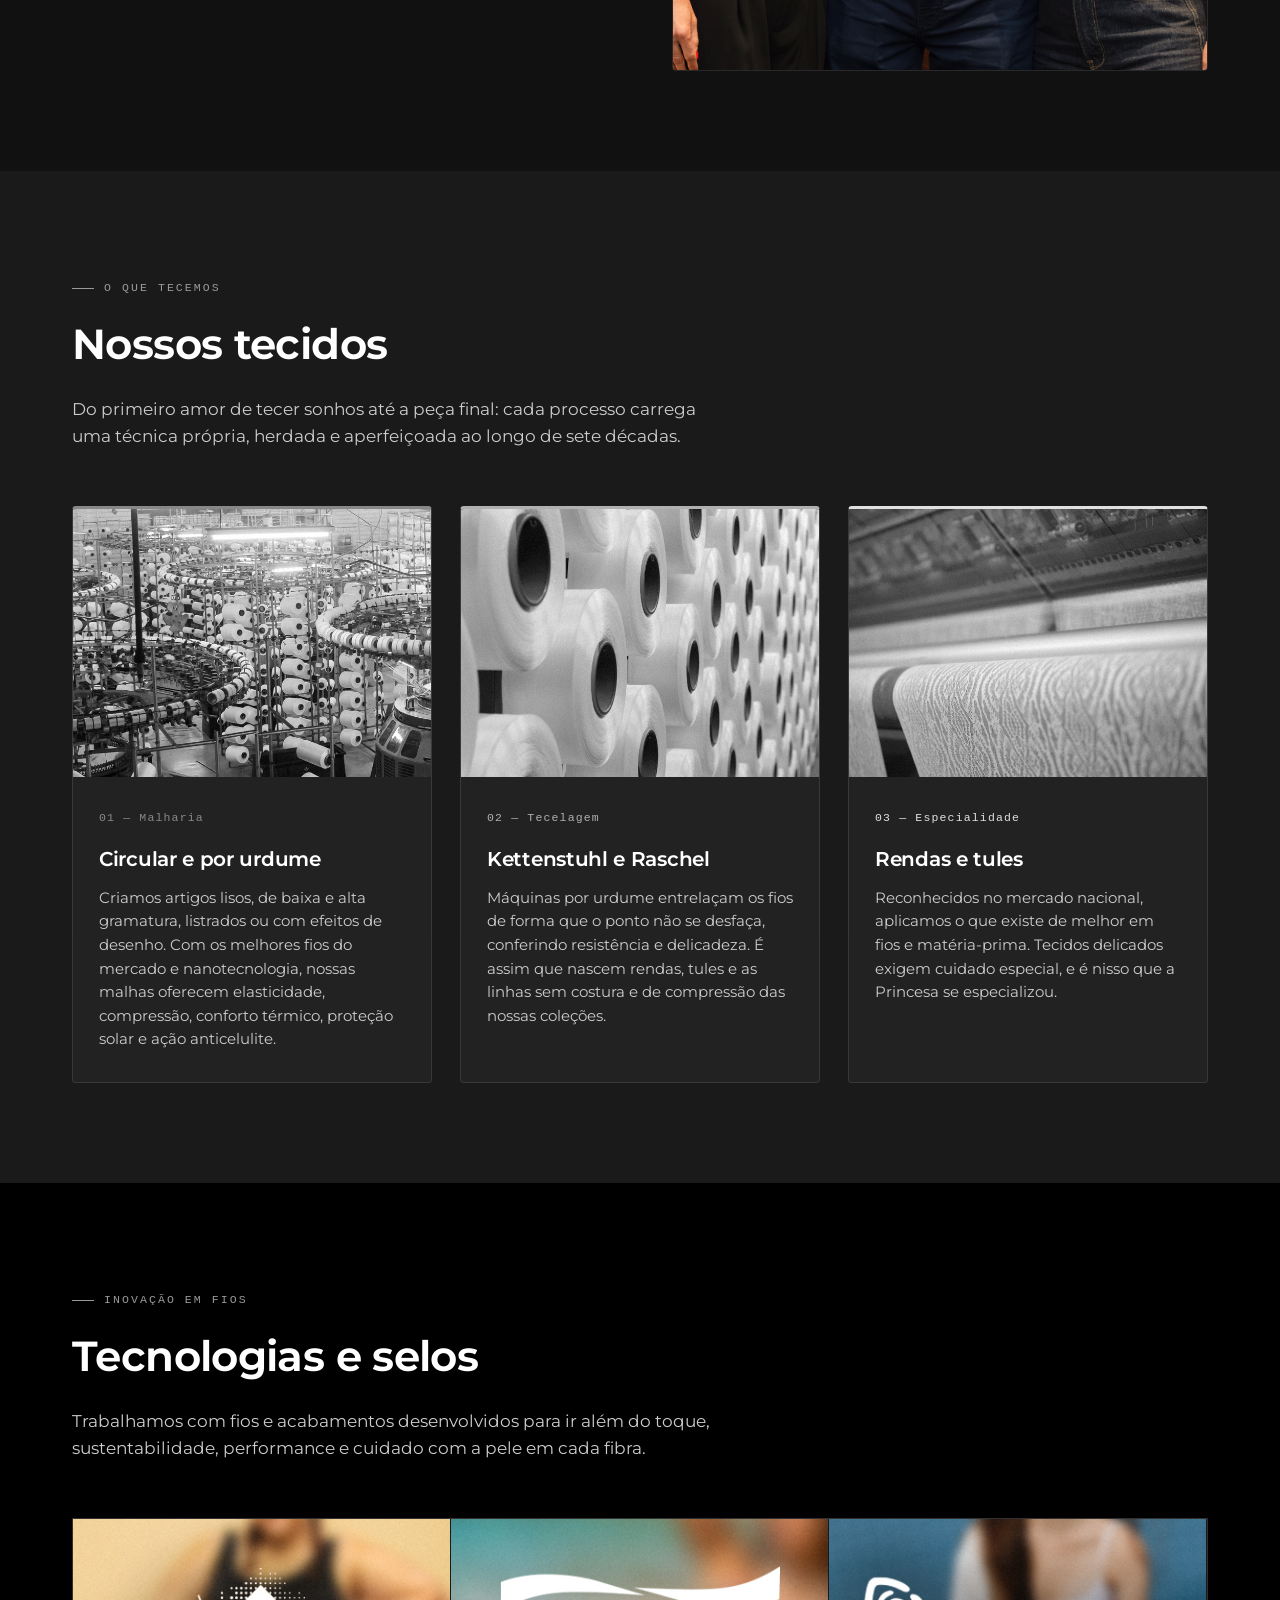
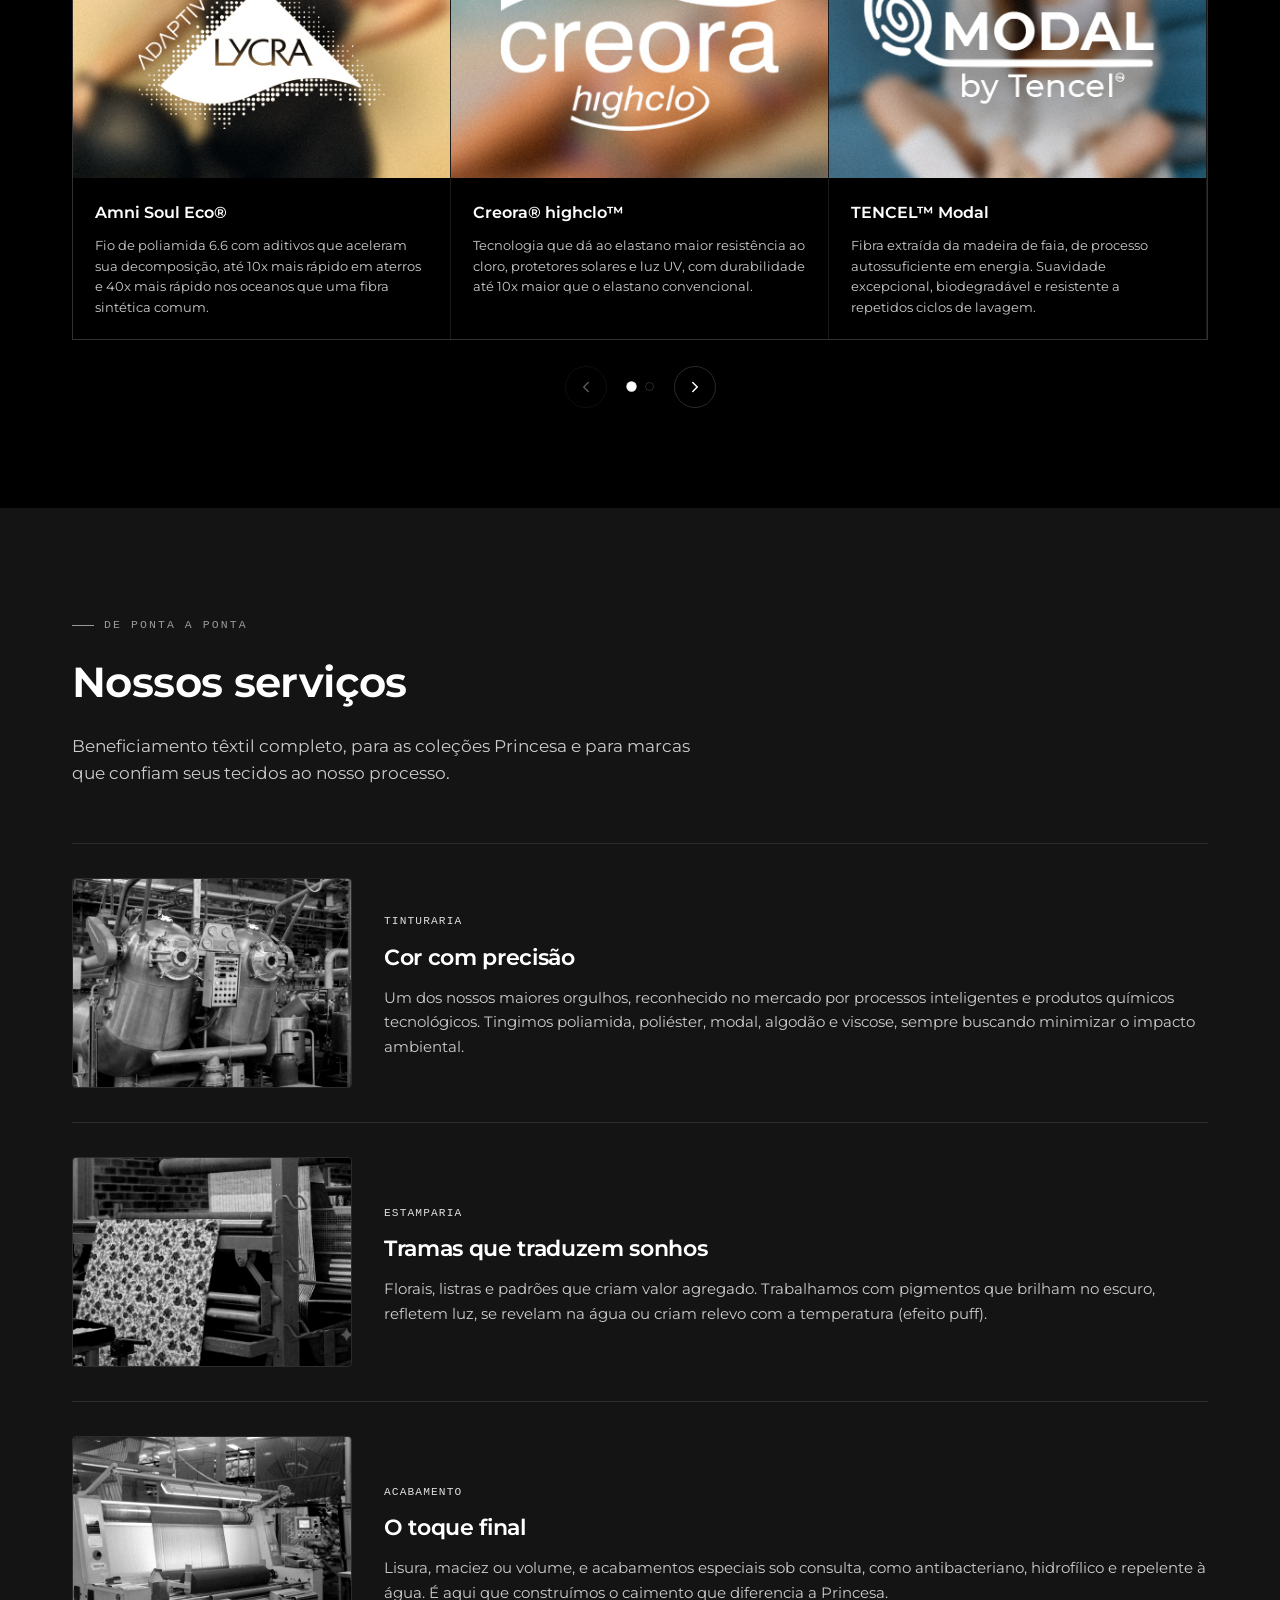
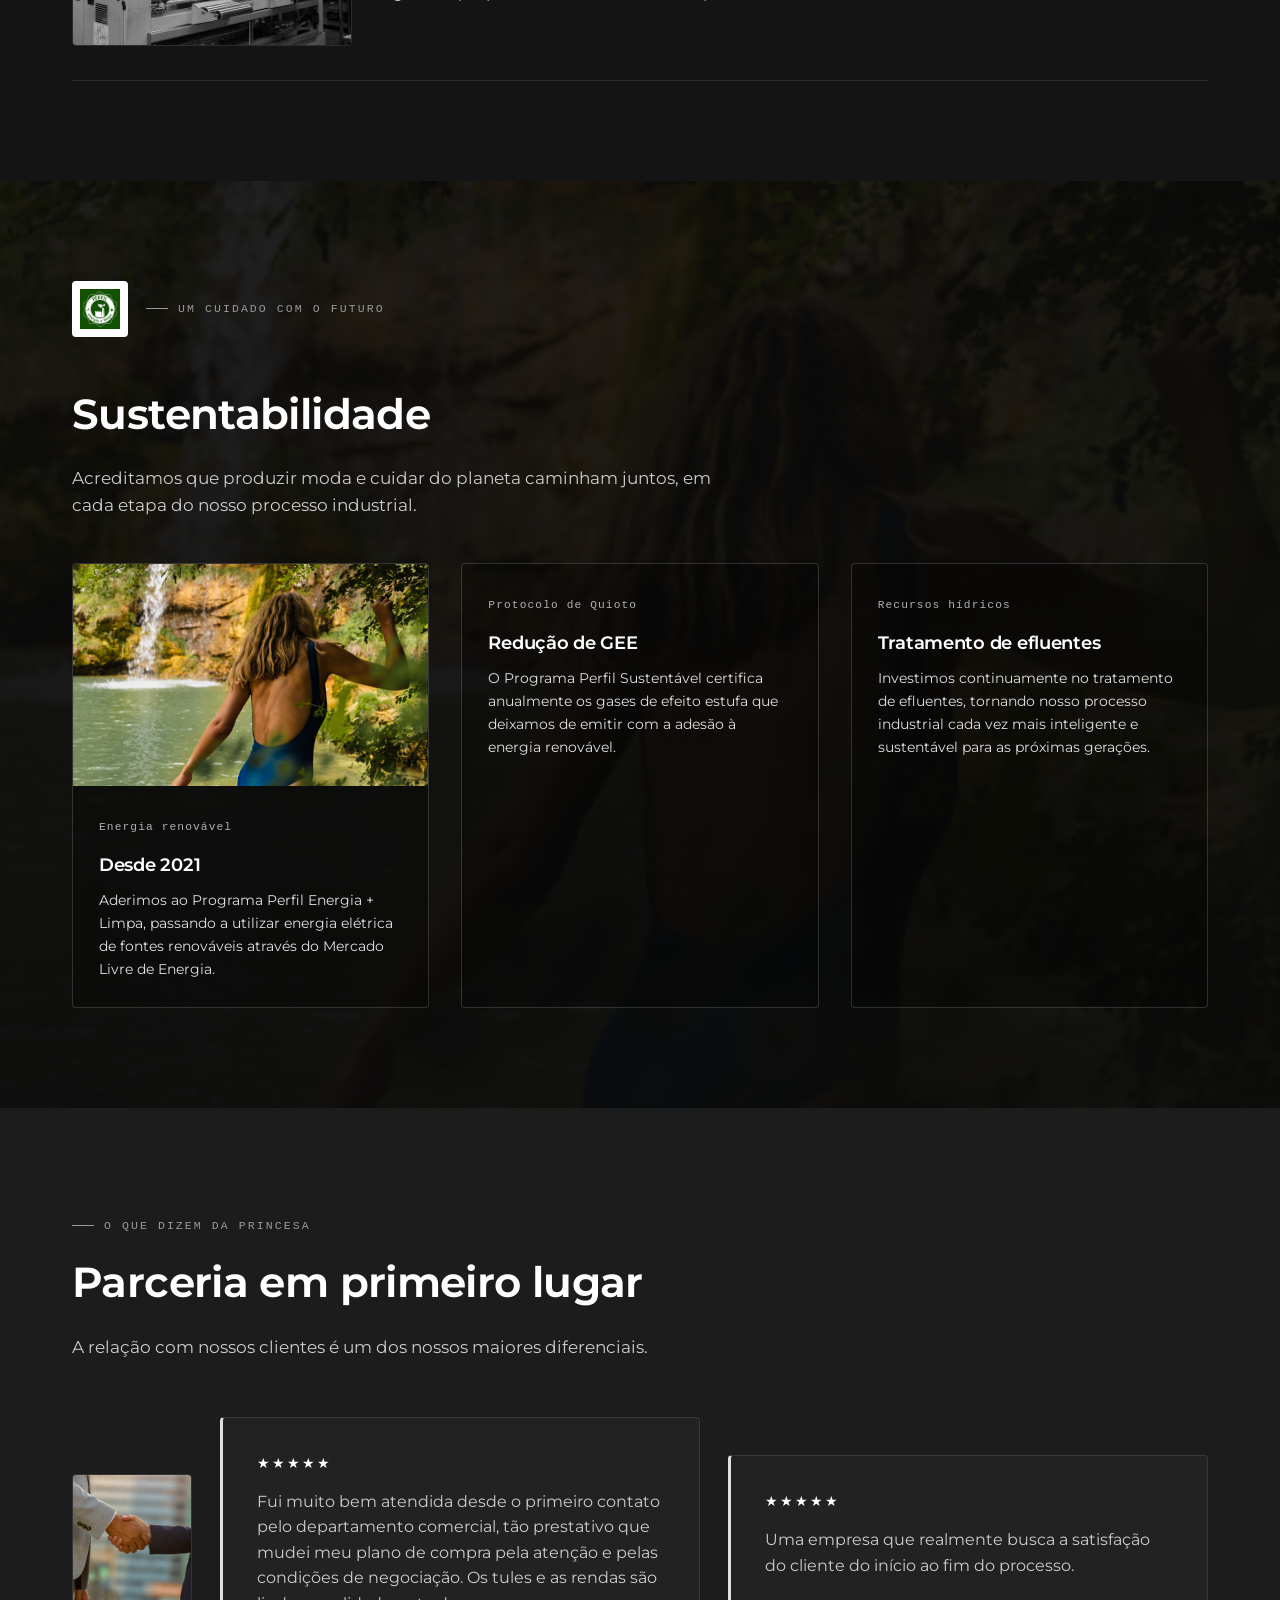
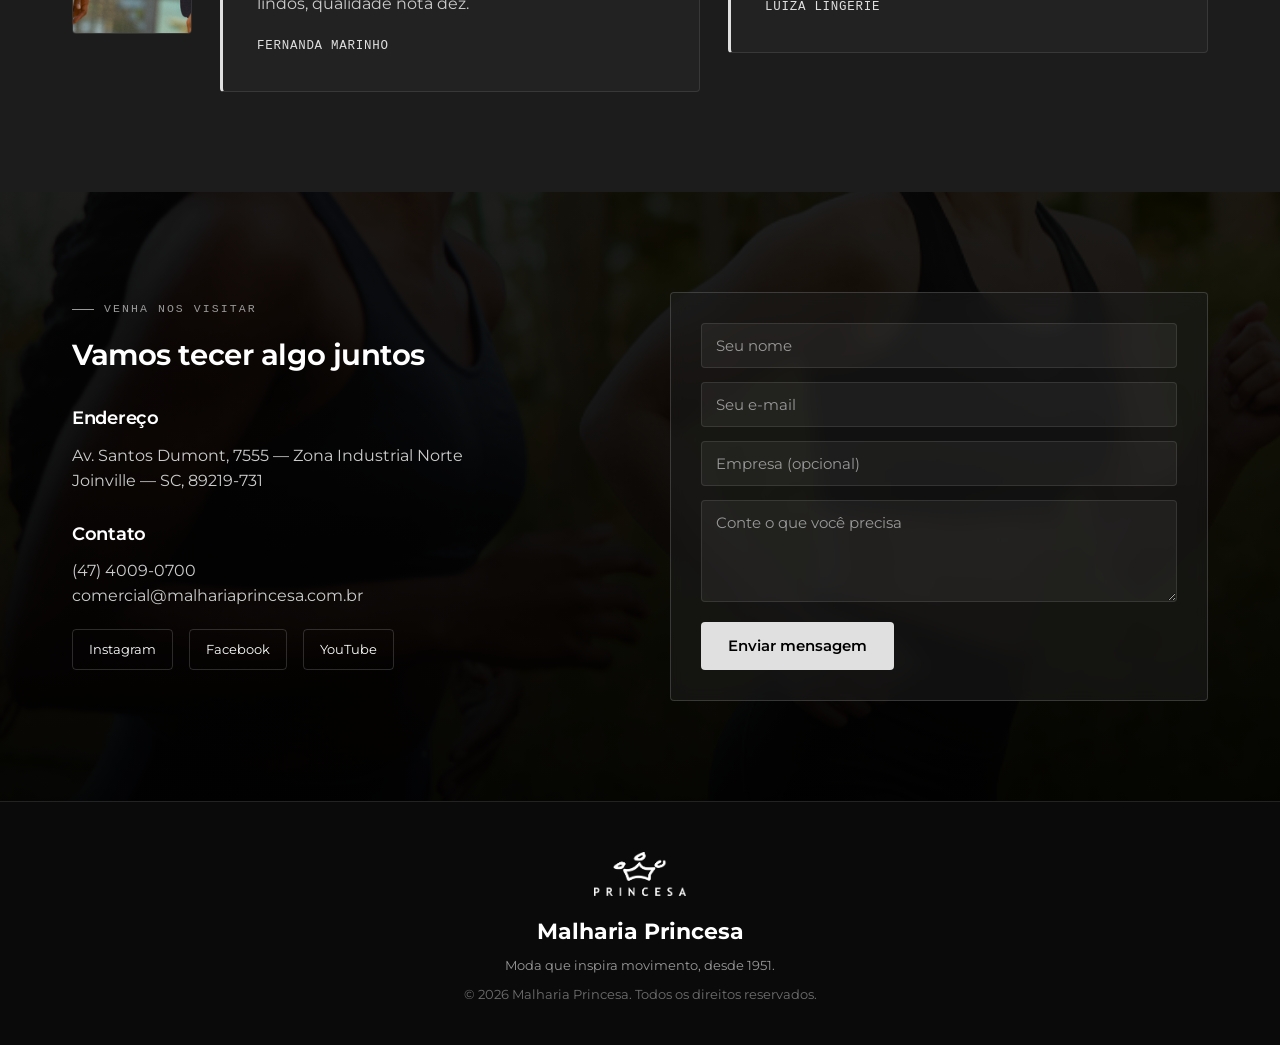
==== commit 5447bf00: "Update title and content for index.html" ====
--- a/index.html
+++ b/index.html
@@ -3,7 +3,7 @@
 <head>
 <meta charset="UTF-8">
 <meta name="viewport" content="width=device-width, initial-scale=1.0">
-<title>Malharia Princesa — Construindo a moda desde o fio (tema claro/escuro)</title>
+<title>Malharia Princesa — Moda que inspira movimento</title>
 <meta name="description" content="Malharia Princesa, há mais de 70 anos produzindo os melhores tecidos do mercado brasileiro em Joinville, SC.">
 
 <link rel="preconnect" href="https://fonts.googleapis.com">
@@ -62,16 +62,16 @@
     <div class="hero-overlay" aria-hidden="true"></div>
     <div class="hero-inner">
       <span class="eyebrow">Joinville · SC · Brasil</span>
-      <div class="hero-mast">Malharia <span>Princesa</span></div>
-      <h1>Construindo a moda desde o fio.</h1>
-      <p class="lede">Há mais de sete décadas transformamos fio em tecido — da malharia à tinturaria, do acabamento à estamparia — vestindo as marcas de moda íntima, esportiva e praia de todo o país.</p>
+      <div class="hero-mast">MALHARIA <span>PRINCESA</span></div>
+      <h1>Moda que inspira movimento.</h1>
+      <p class="lede">Há mais de sete décadas transformamos fio em tecido, da malharia à tinturaria, do acabamento à estamparia, vestindo as marcas de moda íntima, esportiva e praia de todo o país.</p>
       <div class="hero-actions">
         <a href="#tecidos" class="btn btn-primary">Conhecer os tecidos</a>
         <a href="#contato" class="btn btn-ghost">Solicitar orçamento</a>
       </div>
       <div class="hero-stats">
         <div><b>1951</b><span>Ano de fundação</span></div>
-        <div><b>70+</b><span>Anos de mercado</span></div>
+        <div><b>75</b><span>Anos de mercado</span></div>
         <div><b>SC</b><span>Sede em Joinville</span></div>
       </div>
     </div>
@@ -131,7 +131,7 @@
           <div class="card-body">
             <span class="num">03 — Especialidade</span>
             <h3>Rendas e tules</h3>
-            <p>Reconhecidos no mercado nacional, aplicamos o que existe de melhor em fios e matéria-prima. Tecidos delicados exigem cuidado especial — e é nisso que a Princesa se especializou.</p>
+            <p>Reconhecidos no mercado nacional, aplicamos o que existe de melhor em fios e matéria-prima. Tecidos delicados exigem cuidado especial, e é nisso que a Princesa se especializou.</p>
           </div>
         </div>
       </div>
@@ -143,7 +143,7 @@
       <div class="block-head">
         <span class="eyebrow">Inovação em fios</span>
         <h2>Tecnologias e selos</h2>
-        <p>Trabalhamos com fios e acabamentos desenvolvidos para ir além do toque — sustentabilidade, performance e cuidado com a pele em cada fibra.</p>
+        <p>Trabalhamos com fios e acabamentos desenvolvidos para ir além do toque, sustentabilidade, performance e cuidado com a pele em cada fibra.</p>
       </div>
       <div class="badge-carousel" id="badgeCarousel">
         <div class="badge-track" id="badgeTrack">
@@ -152,7 +152,7 @@
             <div class="badge-body">
               <span class="dot"></span>
               <h4>Amni Soul Eco®</h4>
-              <p>Fio de poliamida 6.6 com aditivos que aceleram sua decomposição — até 10x mais rápido em aterros e 40x mais rápido nos oceanos que uma fibra sintética comum.</p>
+              <p>Fio de poliamida 6.6 com aditivos que aceleram sua decomposição, até 10x mais rápido em aterros e 40x mais rápido nos oceanos que uma fibra sintética comum.</p>
             </div>
           </div>
           <div class="badge reveal">
@@ -215,7 +215,7 @@
       <div class="block-head">
         <span class="eyebrow">De ponta a ponta</span>
         <h2>Nossos serviços</h2>
-        <p>Beneficiamento têxtil completo — para as coleções Princesa e para marcas que confiam seus tecidos ao nosso processo.</p>
+        <p>Beneficiamento têxtil completo, para as coleções Princesa e para marcas que confiam seus tecidos ao nosso processo.</p>
       </div>
       <div class="service-list">
         <div class="service-row reveal">
@@ -236,7 +236,7 @@
           <div class="service-media"><img src="assets/images/servico-acabamento.jpeg" alt="Acabamento Malharia Princesa" loading="lazy"></div>
           <div>
             <span class="stag">Acabamento</span><h3>O toque final</h3>
-            <p>Lisura, maciez ou volume — e acabamentos especiais sob consulta, como antibacteriano, hidrofílico e repelente à água. É aqui que construímos o caimento que diferencia a Princesa.</p>
+            <p>Lisura, maciez ou volume, e acabamentos especiais sob consulta, como antibacteriano, hidrofílico e repelente à água. É aqui que construímos o caimento que diferencia a Princesa.</p>
           </div>
         </div>
       </div>
@@ -251,7 +251,7 @@
       </div>
       <div class="block-head" style="margin-bottom:44px;">
         <h2>Sustentabilidade</h2>
-        <p>Acreditamos que produzir moda e cuidar do planeta caminham juntos — em cada etapa do nosso processo industrial.</p>
+        <p>Acreditamos que produzir moda e cuidar do planeta caminham juntos, em cada etapa do nosso processo industrial.</p>
       </div>
       <div class="sust-grid">
         <div class="pillar reveal">
@@ -293,7 +293,7 @@
         </div>
         <div class="testi reveal">
           <div class="stars">★★★★★</div>
-          <p class="quote">Fui muito bem atendida desde o primeiro contato pelo departamento comercial, tão prestativo que mudei meu plano de compra pela atenção e pelas condições de negociação. Os tules e as rendas são lindos — qualidade nota dez.</p>
+          <p class="quote">Fui muito bem atendida desde o primeiro contato pelo departamento comercial, tão prestativo que mudei meu plano de compra pela atenção e pelas condições de negociação. Os tules e as rendas são lindos, qualidade nota dez.</p>
           <div class="who">Fernanda Marinho</div>
         </div>
         <div class="testi reveal">
@@ -342,7 +342,7 @@
   <img class="logo-for-dark" src="assets/images/logo-negativo.png" alt="Malharia Princesa">
   <img class="logo-for-light" src="assets/images/logo-dark.png" alt="Malharia Princesa">
   <span class="foot-name">Malharia Princesa</span>
-  <p>construindo a moda desde o fio, desde 1951.</p>
+  <p>Moda que inspira movimento, desde 1951.</p>
   <p style="margin-top:8px;opacity:.7;">© 2026 Malharia Princesa. Todos os direitos reservados.</p>
 </footer>
 
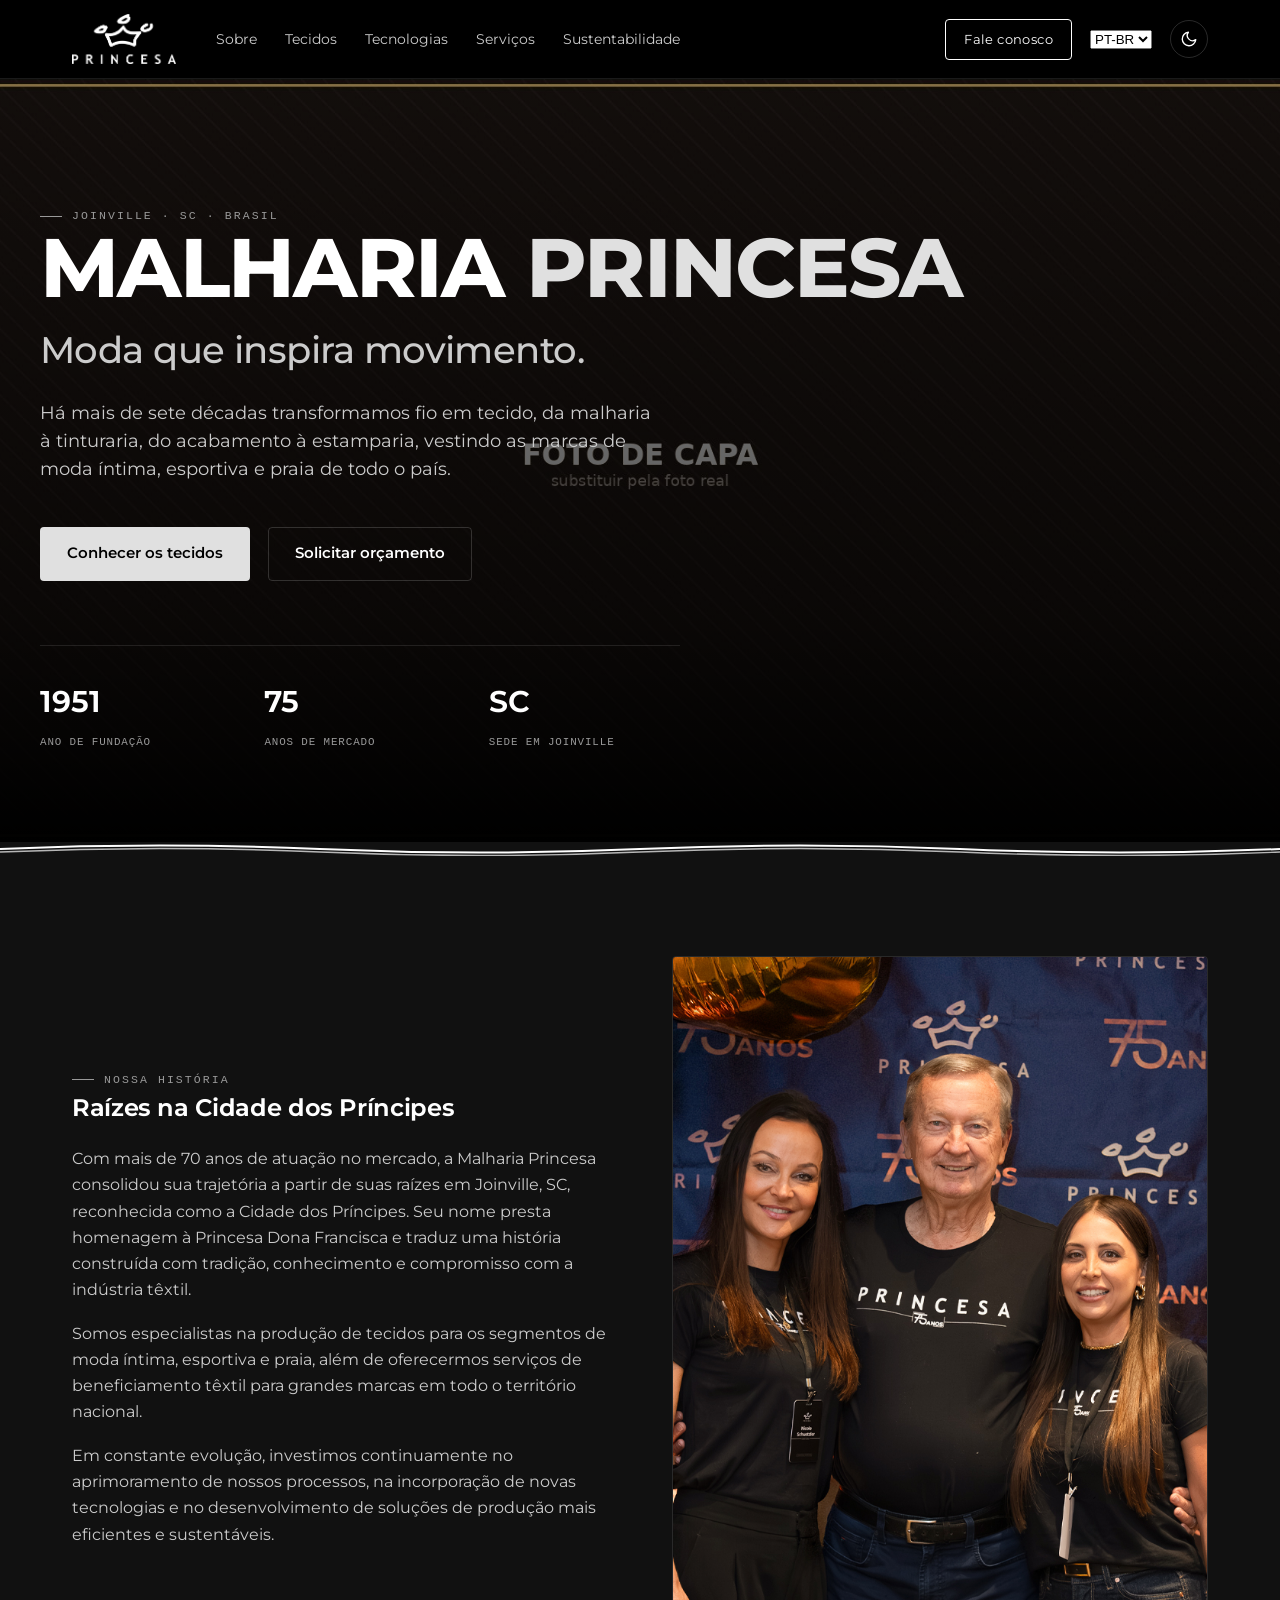
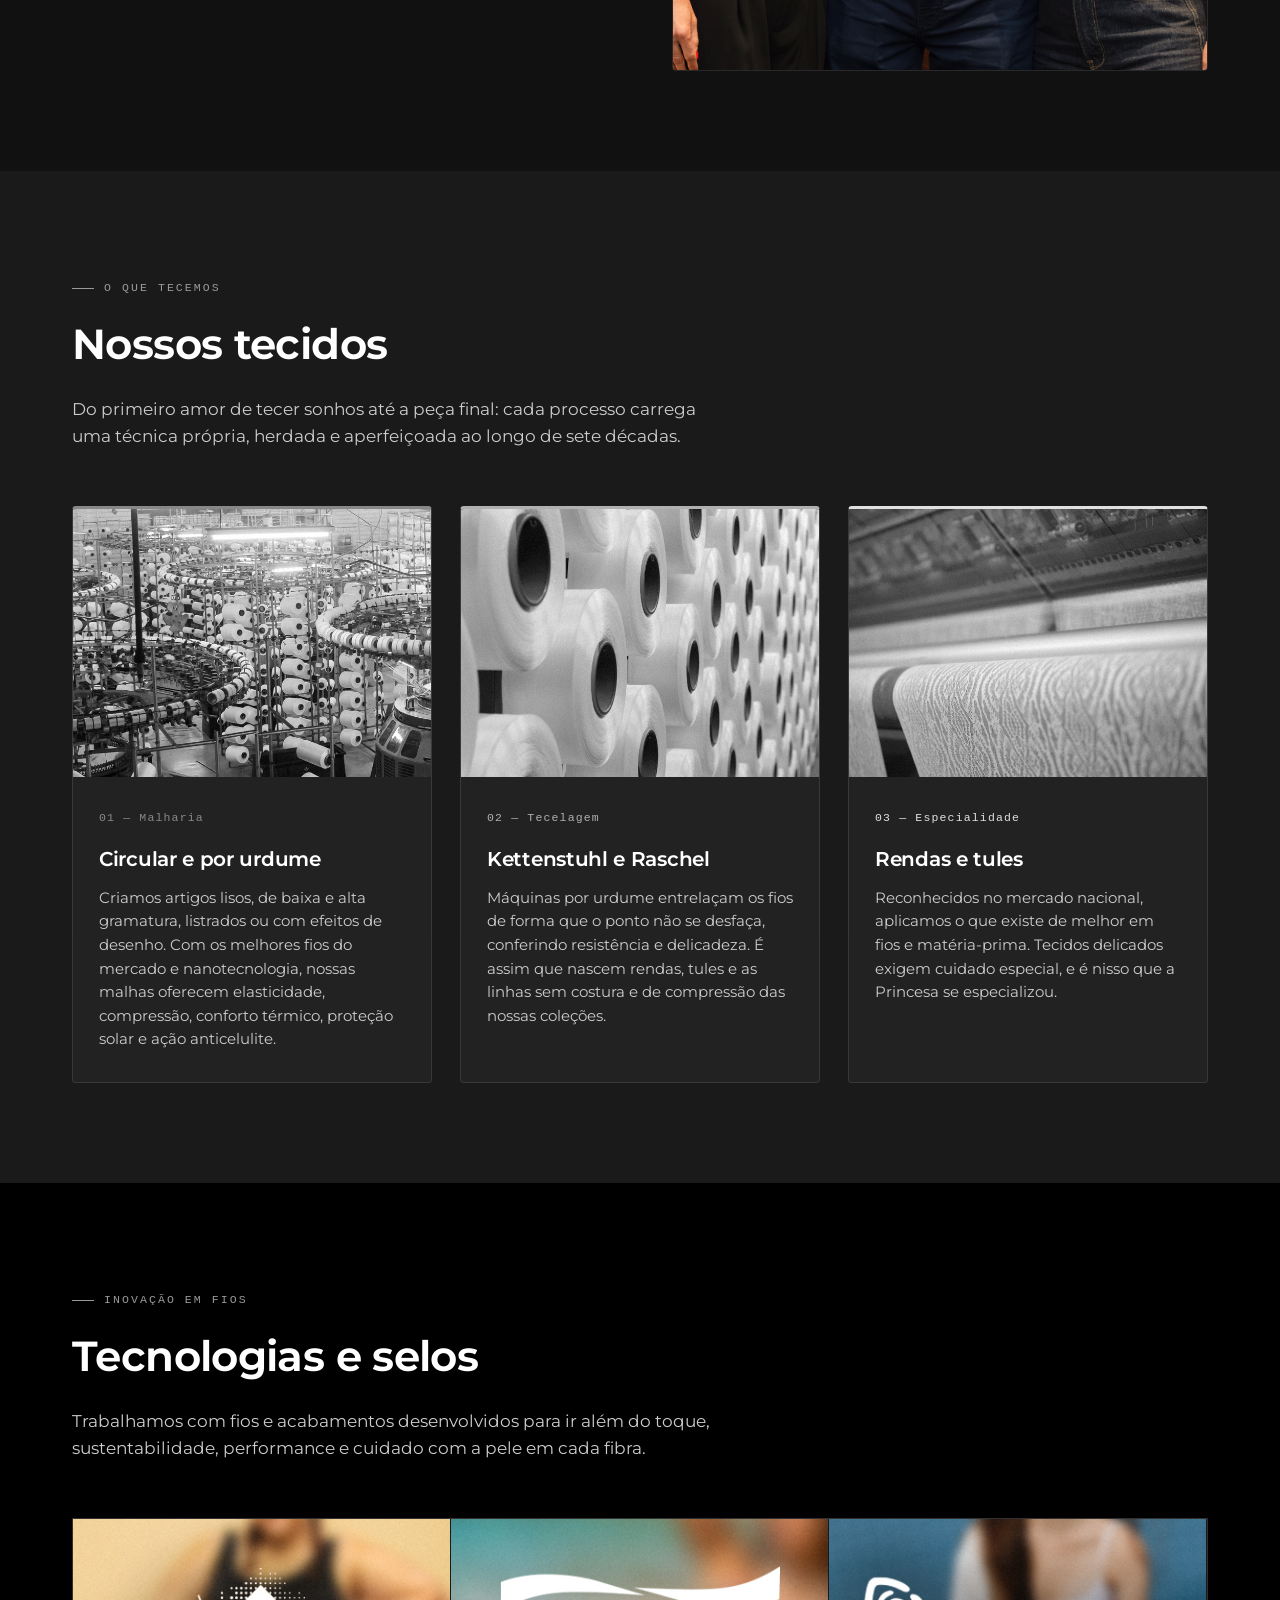
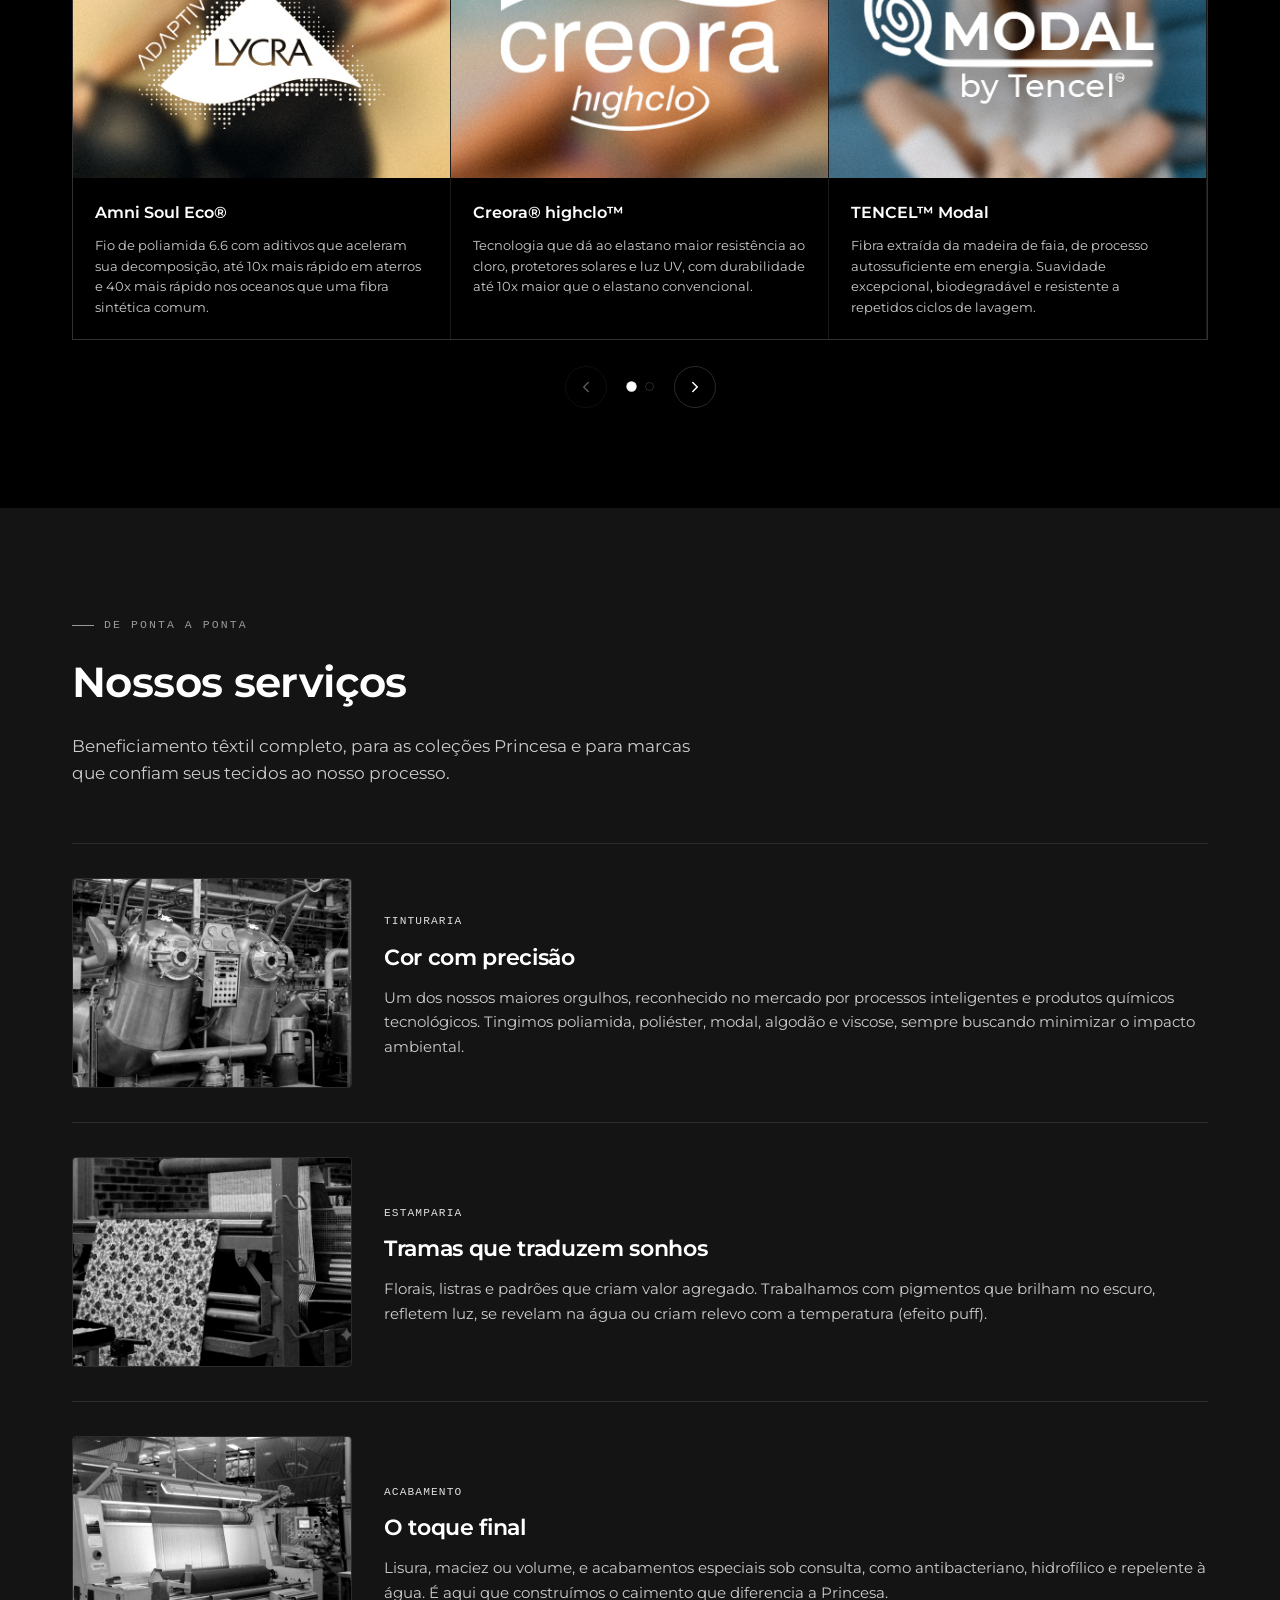
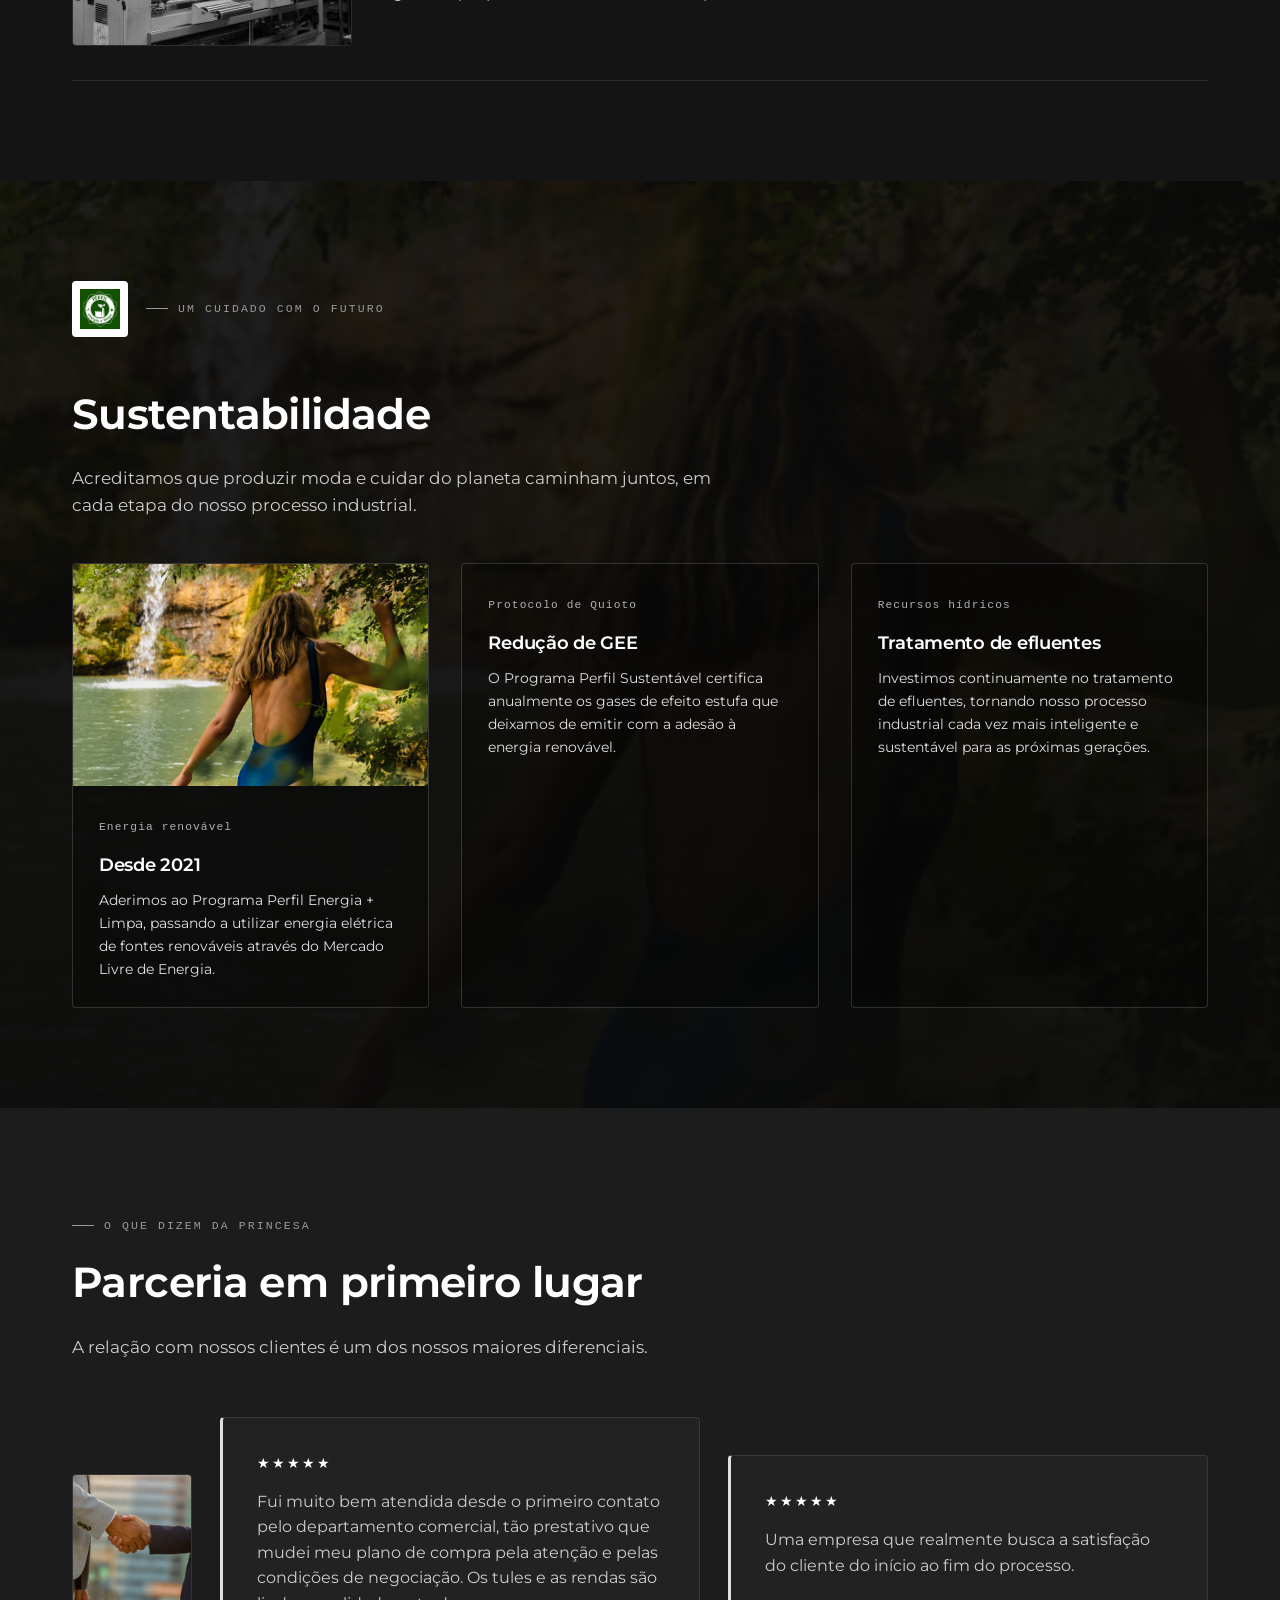
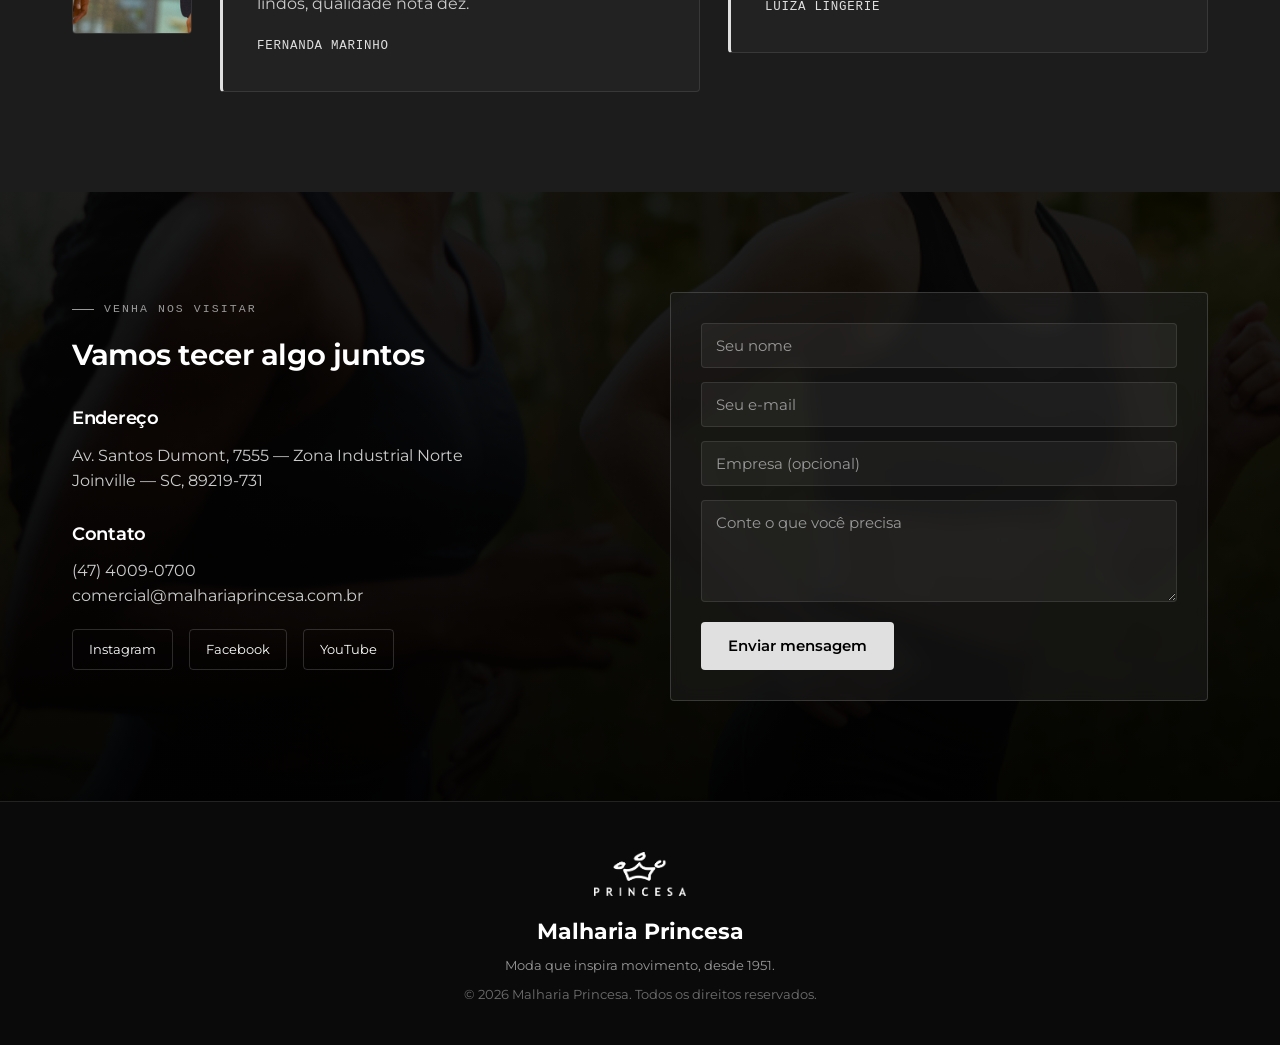
==== commit 9a8c625b: "Add files via upload" ====
--- a/index.html
+++ b/index.html
@@ -1,352 +1,332 @@
 <!DOCTYPE html>
-<html lang="pt-BR" data-theme="dark">
+
+<html data-theme="dark" lang="pt-BR">
 <head>
-<meta charset="UTF-8">
-<meta name="viewport" content="width=device-width, initial-scale=1.0">
+<meta charset="utf-8"/>
+<meta content="width=device-width, initial-scale=1.0" name="viewport"/>
 <title>Malharia Princesa — Moda que inspira movimento</title>
-<meta name="description" content="Malharia Princesa, há mais de 70 anos produzindo os melhores tecidos do mercado brasileiro em Joinville, SC.">
-
-<link rel="preconnect" href="https://fonts.googleapis.com">
-<link rel="preconnect" href="https://fonts.gstatic.com" crossorigin>
-<link href="https://fonts.googleapis.com/css2?family=Montserrat:wght@400;500;600;700&display=swap" rel="stylesheet">
-
-<link rel="stylesheet" href="css/styles-switch.css">
+<meta content="Malharia Princesa, há mais de 70 anos produzindo os melhores tecidos do mercado brasileiro em Joinville, SC." name="description"/>
+<link href="https://fonts.googleapis.com" rel="preconnect"/>
+<link crossorigin="" href="https://fonts.gstatic.com" rel="preconnect"/>
+<link href="https://fonts.googleapis.com/css2?family=Montserrat:wght@400;500;600;700&amp;display=swap" rel="stylesheet"/>
+<link href="css/styles-switch.css" rel="stylesheet"/>
 </head>
 <body>
-
 <header id="siteHeader">
-  <nav class="nav">
-    <div class="nav-left">
-      <a href="#topo" class="logo-inline">
-        <img class="logo-for-dark" src="assets/images/logo-negativo.png" alt="Malharia Princesa">
-        <img class="logo-for-light" src="assets/images/logo-dark.png" alt="Malharia Princesa">
-      </a>
-      <ul class="nav-inline">
-        <li><a href="#sobre">Sobre</a></li>
-        <li><a href="#tecidos">Tecidos</a></li>
-        <li><a href="#tecnologias">Tecnologias</a></li>
-        <li><a href="#servicos">Serviços</a></li>
-        <li><a href="#sustentabilidade">Sustentabilidade</a></li>
-      </ul>
-    </div>
-
-    <div class="nav-right">
-      <a href="#contato" class="nav-cta">Fale conosco</a>
-      <button class="theme-toggle" id="themeToggle" aria-label="Alternar entre tema claro e escuro">
-        <svg class="icon-moon" viewBox="0 0 24 24" stroke-width="1.8" stroke-linecap="round" stroke-linejoin="round"><path d="M21 12.8A9 9 0 1 1 11.2 3a7 7 0 0 0 9.8 9.8Z"/></svg>
-        <svg class="icon-sun" viewBox="0 0 24 24" stroke-width="1.8" stroke-linecap="round" stroke-linejoin="round"><circle cx="12" cy="12" r="4"/><path d="M12 2v2M12 20v2M4.9 4.9l1.4 1.4M17.7 17.7l1.4 1.4M2 12h2M20 12h2M4.9 19.1l1.4-1.4M17.7 6.3l1.4-1.4"/></svg>
-      </button>
-      <button class="burger" id="burger" aria-label="Abrir menu" aria-expanded="false">
-        <span></span><span></span><span></span>
-      </button>
-    </div>
-  </nav>
-
-  <ul class="nav-links" id="navLinks">
-    <li><a href="#sobre">Sobre</a></li>
-    <li><a href="#tecidos">Tecidos</a></li>
-    <li><a href="#tecnologias">Tecnologias</a></li>
-    <li><a href="#servicos">Serviços</a></li>
-    <li><a href="#sustentabilidade">Sustentabilidade</a></li>
-    <li><a href="#contato" class="nav-cta">Fale conosco</a></li>
-  </ul>
+<nav class="nav">
+<div class="nav-left">
+<a class="logo-inline" href="#topo">
+<img alt="Malharia Princesa" class="logo-for-dark" src="assets/images/logo-negativo.png"/>
+<img alt="Malharia Princesa" class="logo-for-light" src="assets/images/logo-dark.png"/>
+</a>
+<ul class="nav-inline">
+<li><a data-i18n="nav.about" href="#sobre">Sobre</a></li>
+<li><a data-i18n="nav.fabrics" href="#tecidos">Tecidos</a></li>
+<li><a data-i18n="nav.technologies" href="#tecnologias">Tecnologias</a></li>
+<li><a data-i18n="nav.services" href="#servicos">Serviços</a></li>
+<li><a data-i18n="nav.sustainability" href="#sustentabilidade">Sustentabilidade</a></li>
+</ul>
+</div>
+<div class="nav-right">
+<a class="nav-cta" data-i18n="nav.contact" href="#contato">Fale conosco</a>
+<div class="language-control"><select aria-label="Selecionar idioma" class="language-select" data-i18n-aria="language.select" id="languageSelect"><option value="pt-BR">PT-BR</option><option value="en">EN</option><option value="es">ES</option><option value="zh-CN">中文</option></select></div><button aria-label="Alternar entre tema claro e escuro" class="theme-toggle" data-i18n-aria="theme.toggle" id="themeToggle">
+<svg class="icon-moon" stroke-linecap="round" stroke-linejoin="round" stroke-width="1.8" viewbox="0 0 24 24"><path d="M21 12.8A9 9 0 1 1 11.2 3a7 7 0 0 0 9.8 9.8Z"></path></svg>
+<svg class="icon-sun" stroke-linecap="round" stroke-linejoin="round" stroke-width="1.8" viewbox="0 0 24 24"><circle cx="12" cy="12" r="4"></circle><path d="M12 2v2M12 20v2M4.9 4.9l1.4 1.4M17.7 17.7l1.4 1.4M2 12h2M20 12h2M4.9 19.1l1.4-1.4M17.7 6.3l1.4-1.4"></path></svg>
+</button>
+<button aria-expanded="false" aria-label="Abrir menu" class="burger" data-i18n-aria="menu.open" id="burger">
+<span></span><span></span><span></span>
+</button>
+</div>
+</nav>
+<ul class="nav-links" id="navLinks">
+<li><a data-i18n="nav.about" href="#sobre">Sobre</a></li>
+<li><a data-i18n="nav.fabrics" href="#tecidos">Tecidos</a></li>
+<li><a data-i18n="nav.technologies" href="#tecnologias">Tecnologias</a></li>
+<li><a data-i18n="nav.services" href="#servicos">Serviços</a></li>
+<li><a data-i18n="nav.sustainability" href="#sustentabilidade">Sustentabilidade</a></li>
+<li><a class="nav-cta" data-i18n="nav.contact" href="#contato">Fale conosco</a></li>
+</ul>
 </header>
-
 <main id="topo">
-
-  <section class="hero">
-    <video class="hero-video" autoplay muted loop playsinline poster="assets/images/hero-bg.jpg">
-      <source src="assets/videos/hero-bg.mp4" type="video/mp4">
-      <source src="assets/videos/hero-bg.webm" type="video/webm">
-    </video>
-    <div class="hero-overlay" aria-hidden="true"></div>
-    <div class="hero-inner">
-      <span class="eyebrow">Joinville · SC · Brasil</span>
-      <div class="hero-mast">MALHARIA <span>PRINCESA</span></div>
-      <h1>Moda que inspira movimento.</h1>
-      <p class="lede">Há mais de sete décadas transformamos fio em tecido, da malharia à tinturaria, do acabamento à estamparia, vestindo as marcas de moda íntima, esportiva e praia de todo o país.</p>
-      <div class="hero-actions">
-        <a href="#tecidos" class="btn btn-primary">Conhecer os tecidos</a>
-        <a href="#contato" class="btn btn-ghost">Solicitar orçamento</a>
-      </div>
-      <div class="hero-stats">
-        <div><b>1951</b><span>Ano de fundação</span></div>
-        <div><b>75</b><span>Anos de mercado</span></div>
-        <div><b>SC</b><span>Sede em Joinville</span></div>
-      </div>
-    </div>
-  </section>
-
-  <div class="thread-divider" aria-hidden="true">
-    <svg viewBox="0 0 1200 14" preserveAspectRatio="none">
-      <rect width="1200" height="14" fill="var(--bg-1)"/>
-      <path d="M0,7 Q150,0 300,7 T600,7 T900,7 T1200,7" fill="none" stroke="var(--gold)" stroke-width="2"/>
-      <path d="M0,10 Q150,3 300,10 T600,10 T900,10 T1200,10" fill="none" stroke="var(--rose)" stroke-width="1.4" opacity=".8"/>
-    </svg>
-  </div>
-
-  <section class="block" id="sobre">
-    <div class="wrap">
-      <div class="sobre-grid">
-        <div>
-          <span class="eyebrow">Nossa história</span>
-          <h2>Raízes na Cidade dos Príncipes</h2>
-          <p class="reveal" style="margin-top:18px;">Com mais de 70 anos de atuação no mercado, a Malharia Princesa consolidou sua trajetória a partir de suas raízes em Joinville, SC, reconhecida como a Cidade dos Príncipes. Seu nome presta homenagem à Princesa Dona Francisca e traduz uma história construída com tradição, conhecimento e compromisso com a indústria têxtil.</p>
-          <p class="reveal">Somos especialistas na produção de tecidos para os segmentos de moda íntima, esportiva e praia, além de oferecermos serviços de beneficiamento têxtil para grandes marcas em todo o território nacional.</p>
-          <p class="reveal">Em constante evolução, investimos continuamente no aprimoramento de nossos processos, na incorporação de novas tecnologias e no desenvolvimento de soluções de produção mais eficientes e sustentáveis.</p>
-        </div>
-        <div class="sobre-media reveal">
-          <img src="assets/images/sobre.jpeg" alt="Tecido produzido pela Malharia Princesa" loading="lazy">
-        </div>
-      </div>
-    </div>
-  </section>
-
-  <section class="block" id="tecidos">
-    <div class="wrap">
-      <div class="block-head">
-        <span class="eyebrow">O que tecemos</span>
-        <h2>Nossos tecidos</h2>
-        <p>Do primeiro amor de tecer sonhos até a peça final: cada processo carrega uma técnica própria, herdada e aperfeiçoada ao longo de sete décadas.</p>
-      </div>
-      <div class="card-grid">
-        <div class="card reveal">
-          <div class="card-media"><img src="assets/images/tecido-malharia.jpeg" alt="Malharia circular e por urdume" loading="lazy"></div>
-          <div class="card-body">
-            <span class="num">01 — Malharia</span>
-            <h3>Circular e por urdume</h3>
-            <p>Criamos artigos lisos, de baixa e alta gramatura, listrados ou com efeitos de desenho. Com os melhores fios do mercado e nanotecnologia, nossas malhas oferecem elasticidade, compressão, conforto térmico, proteção solar e ação anticelulite.</p>
-          </div>
-        </div>
-        <div class="card reveal">
-          <div class="card-media"><img src="assets/images/tecido-tecelagem.jpeg" alt="Tecelagem Kettenstuhl e Raschel" loading="lazy"></div>
-          <div class="card-body">
-            <span class="num">02 — Tecelagem</span>
-            <h3>Kettenstuhl e Raschel</h3>
-            <p>Máquinas por urdume entrelaçam os fios de forma que o ponto não se desfaça, conferindo resistência e delicadeza. É assim que nascem rendas, tules e as linhas sem costura e de compressão das nossas coleções.</p>
-          </div>
-        </div>
-        <div class="card reveal">
-          <div class="card-media"><img src="assets/images/tecido-rendas.jpeg" alt="Rendas e tules Malharia Princesa" loading="lazy"></div>
-          <div class="card-body">
-            <span class="num">03 — Especialidade</span>
-            <h3>Rendas e tules</h3>
-            <p>Reconhecidos no mercado nacional, aplicamos o que existe de melhor em fios e matéria-prima. Tecidos delicados exigem cuidado especial, e é nisso que a Princesa se especializou.</p>
-          </div>
-        </div>
-      </div>
-    </div>
-  </section>
-
-  <section class="block" id="tecnologias">
-    <div class="wrap">
-      <div class="block-head">
-        <span class="eyebrow">Inovação em fios</span>
-        <h2>Tecnologias e selos</h2>
-        <p>Trabalhamos com fios e acabamentos desenvolvidos para ir além do toque, sustentabilidade, performance e cuidado com a pele em cada fibra.</p>
-      </div>
-      <div class="badge-carousel" id="badgeCarousel">
-        <div class="badge-track" id="badgeTrack">
-          <div class="badge reveal">
-            <div class="badge-media"><img src="assets/images/selo-amni.jpeg" alt="Amni Soul Eco" loading="lazy"></div>
-            <div class="badge-body">
-              <span class="dot"></span>
-              <h4>Amni Soul Eco®</h4>
-              <p>Fio de poliamida 6.6 com aditivos que aceleram sua decomposição, até 10x mais rápido em aterros e 40x mais rápido nos oceanos que uma fibra sintética comum.</p>
-            </div>
-          </div>
-          <div class="badge reveal">
-            <div class="badge-media"><img src="assets/images/selo-creora.jpeg" alt="Creora highclo" loading="lazy"></div>
-            <div class="badge-body">
-              <span class="dot"></span>
-              <h4>Creora® highclo™</h4>
-              <p>Tecnologia que dá ao elastano maior resistência ao cloro, protetores solares e luz UV, com durabilidade até 10x maior que o elastano convencional.</p>
-            </div>
-          </div>
-          <div class="badge reveal">
-            <div class="badge-media"><img src="assets/images/selo-tencel.jpeg" alt="TENCEL Modal" loading="lazy"></div>
-            <div class="badge-body">
-              <span class="dot"></span>
-              <h4>TENCEL™ Modal</h4>
-              <p>Fibra extraída da madeira de faia, de processo autossuficiente em energia. Suavidade excepcional, biodegradável e resistente a repetidos ciclos de lavagem.</p>
-            </div>
-          </div>
-          <div class="badge reveal">
-            <div class="badge-media"><img src="assets/images/selo-kelp.jpeg" alt="Kelp" loading="lazy"></div>
-            <div class="badge-body">
-              <span class="dot"></span>
-              <h4>Kelp™</h4>
-              <p>Fio inteligente com micropartículas de cristais bioativos: ajuda a reduzir sinais de celulite, melhora performance esportiva, firmeza da pele e circulação.</p>
-            </div>
-          </div>
-          <div class="badge reveal">
-            <div class="badge-media"><img src="assets/images/selo-aloe.jpeg" alt="Aloe Vera" loading="lazy"></div>
-            <div class="badge-body">
-              <span class="dot"></span>
-              <h4>Aloe Vera</h4>
-              <p>Nanopolímero com extrato de aloe vera aplicado por impregnação. Ação regeneradora, hidratante e anti-inflamatória, disponível em qualquer artigo da coleção.</p>
-            </div>
-          </div>
-          <div class="badge reveal">
-            <div class="badge-media"><img src="assets/images/selo-exemplo.jpeg" alt="Nome da tecnologia (exemplo)" loading="lazy"></div>
-            <div class="badge-body">
-              <span class="dot"></span>
-              <h4>Nome da Tecnologia™</h4>
-              <p>Texto de exemplo descrevendo o benefício desta tecnologia ou selo. Substitua por informações reais sobre o fio, acabamento ou certificação.</p>
-            </div>
-          </div>
-        </div>
-      </div>
-      <div class="carousel-controls">
-        <button class="carousel-btn" id="badgePrev" aria-label="Tecnologia anterior">
-          <svg viewBox="0 0 24 24" stroke-width="2" stroke-linecap="round" stroke-linejoin="round"><path d="M15 6l-6 6 6 6"/></svg>
-        </button>
-        <div class="carousel-dots" id="badgeDots"></div>
-        <button class="carousel-btn" id="badgeNext" aria-label="Próxima tecnologia">
-          <svg viewBox="0 0 24 24" stroke-width="2" stroke-linecap="round" stroke-linejoin="round"><path d="M9 6l6 6-6 6"/></svg>
-        </button>
-      </div>
-    </div>
-
-  </section>
-
-  <section class="block" id="servicos">
-    <div class="wrap">
-      <div class="block-head">
-        <span class="eyebrow">De ponta a ponta</span>
-        <h2>Nossos serviços</h2>
-        <p>Beneficiamento têxtil completo, para as coleções Princesa e para marcas que confiam seus tecidos ao nosso processo.</p>
-      </div>
-      <div class="service-list">
-        <div class="service-row reveal">
-          <div class="service-media"><img src="assets/images/servico-tinturaria.jpeg" alt="Tinturaria Malharia Princesa" loading="lazy"></div>
-          <div>
-            <span class="stag">Tinturaria</span><h3>Cor com precisão</h3>
-            <p>Um dos nossos maiores orgulhos, reconhecido no mercado por processos inteligentes e produtos químicos tecnológicos. Tingimos poliamida, poliéster, modal, algodão e viscose, sempre buscando minimizar o impacto ambiental.</p>
-          </div>
-        </div>
-        <div class="service-row reveal">
-          <div class="service-media"><img src="assets/images/servico-estamparia.jpeg" alt="Estamparia Malharia Princesa" loading="lazy"></div>
-          <div>
-            <span class="stag">Estamparia</span><h3>Tramas que traduzem sonhos</h3>
-            <p>Florais, listras e padrões que criam valor agregado. Trabalhamos com pigmentos que brilham no escuro, refletem luz, se revelam na água ou criam relevo com a temperatura (efeito puff).</p>
-          </div>
-        </div>
-        <div class="service-row reveal">
-          <div class="service-media"><img src="assets/images/servico-acabamento.jpeg" alt="Acabamento Malharia Princesa" loading="lazy"></div>
-          <div>
-            <span class="stag">Acabamento</span><h3>O toque final</h3>
-            <p>Lisura, maciez ou volume, e acabamentos especiais sob consulta, como antibacteriano, hidrofílico e repelente à água. É aqui que construímos o caimento que diferencia a Princesa.</p>
-          </div>
-        </div>
-      </div>
-    </div>
-  </section>
-
-  <section class="block" id="sustentabilidade">
-    <div class="wrap">
-      <div class="sust-top reveal">
-        <img src="assets/images/selo-energia-limpa.jpeg" alt="Selo Energia Limpa">
-        <span class="eyebrow">Um cuidado com o futuro</span>
-      </div>
-      <div class="block-head" style="margin-bottom:44px;">
-        <h2>Sustentabilidade</h2>
-        <p>Acreditamos que produzir moda e cuidar do planeta caminham juntos, em cada etapa do nosso processo industrial.</p>
-      </div>
-      <div class="sust-grid">
-        <div class="pillar reveal">
-          <div class="pillar-media"><img src="assets/images/sustentabilidade.jpeg" alt="Recursos hídricos" loading="lazy"></div>
-          <div class="pillar-body">
-            <span>Energia renovável</span>
-            <h3>Desde 2021</h3>
-            <p>Aderimos ao Programa Perfil Energia + Limpa, passando a utilizar energia elétrica de fontes renováveis através do Mercado Livre de Energia.</p>
-          </div>
-        </div>
-        <div class="pillar reveal">
-          <div class="pillar-body" style="padding-top:26px;">
-            <span>Protocolo de Quioto</span>
-            <h3>Redução de GEE</h3>
-            <p>O Programa Perfil Sustentável certifica anualmente os gases de efeito estufa que deixamos de emitir com a adesão à energia renovável.</p>
-          </div>
-        </div>
-        <div class="pillar reveal">
-          <div class="pillar-body" style="padding-top:26px;">
-            <span>Recursos hídricos</span>
-            <h3>Tratamento de efluentes</h3>
-            <p>Investimos continuamente no tratamento de efluentes, tornando nosso processo industrial cada vez mais inteligente e sustentável para as próximas gerações.</p>
-          </div>
-        </div>
-      </div>
-    </div>
-  </section>
-
-  <section class="block" id="depoimentos">
-    <div class="wrap">
-      <div class="block-head">
-        <span class="eyebrow">O que dizem da Princesa</span>
-        <h2>Parceria em primeiro lugar</h2>
-        <p>A relação com nossos clientes é um dos nossos maiores diferenciais.</p>
-      </div>
-      <div class="testi-grid">
-        <div class="testi-photo reveal">
-          <img src="assets/images/depoimento.jpeg" alt="Cliente Malharia Princesa" loading="lazy">
-        </div>
-        <div class="testi reveal">
-          <div class="stars">★★★★★</div>
-          <p class="quote">Fui muito bem atendida desde o primeiro contato pelo departamento comercial, tão prestativo que mudei meu plano de compra pela atenção e pelas condições de negociação. Os tules e as rendas são lindos, qualidade nota dez.</p>
-          <div class="who">Fernanda Marinho</div>
-        </div>
-        <div class="testi reveal">
-          <div class="stars">★★★★★</div>
-          <p class="quote">Uma empresa que realmente busca a satisfação do cliente do início ao fim do processo.</p>
-          <div class="who">Luiza Lingerie</div>
-        </div>
-      </div>
-    </div>
-  </section>
-
-  <section class="block" id="contato">
-    <div class="wrap">
-      <div class="contato-grid">
-        <div class="contato-info">
-          <span class="eyebrow">Venha nos visitar</span>
-          <h2 style="margin-top:14px;font-size:1.8rem;">Vamos tecer algo juntos</h2>
-          <h3>Endereço</h3>
-          <p>Av. Santos Dumont, 7555 — Zona Industrial Norte<br>Joinville — SC, 89219-731</p>
-          <h3>Contato</h3>
-          <p>(47) 4009-0700<br>comercial@malhariaprincesa.com.br</p>
-          <div class="social-row">
-            <a href="https://www.instagram.com/malhariaprincesa/" target="_blank" rel="noopener">Instagram</a>
-            <a href="https://www.facebook.com/malhariaprincesa/" target="_blank" rel="noopener">Facebook</a>
-            <a href="https://youtube.com/UC2OhDOa1EUY6WdGFtgR7V8w" target="_blank" rel="noopener">YouTube</a>
-          </div>
-        </div>
-
-        <form class="form reveal" action="https://formsubmit.co/mkt@malhariaprincesa.com.br" method="POST">
-          <input type="text" name="nome" placeholder="Seu nome" autocomplete="name" required>
-          <input type="email" name="email" placeholder="Seu e-mail" autocomplete="email" required>
-          <input type="text" name="empresa" placeholder="Empresa (opcional)" autocomplete="organization">
-          <textarea name="mensagem" rows="4" placeholder="Conte o que você precisa" required></textarea>
-          <input type="text" name="_honey" style="display:none" tabindex="-1" autocomplete="off">
-          <input type="hidden" name="_subject" value="Novo contato — site Malharia Princesa">
-          <input type="hidden" name="_template" value="table">
-          <button type="submit" class="btn btn-primary">Enviar mensagem</button>
-        </form>
-      </div>
-    </div>
-  </section>
-
+<section class="hero">
+<video autoplay="" class="hero-video" loop="" muted="" playsinline="" poster="assets/images/hero-bg.jpg">
+<source src="assets/videos/hero-bg.mp4" type="video/mp4"/>
+<source src="assets/videos/hero-bg.webm" type="video/webm"/>
+</video>
+<div aria-hidden="true" class="hero-overlay"></div>
+<div class="hero-inner">
+<span class="eyebrow" data-i18n="hero.location">Joinville · SC · Brasil</span>
+<div class="hero-mast">MALHARIA <span>PRINCESA</span></div>
+<h1 data-i18n="hero.title">Moda que inspira movimento.</h1>
+<p class="lede" data-i18n="hero.lede">Há mais de sete décadas transformamos fio em tecido, da malharia à tinturaria, do acabamento à estamparia, vestindo as marcas de moda íntima, esportiva e praia de todo o país.</p>
+<div class="hero-actions">
+<a class="btn btn-primary" data-i18n="hero.fabricsCta" href="#tecidos">Conhecer os tecidos</a>
+<a class="btn btn-ghost" data-i18n="hero.quoteCta" href="#contato">Solicitar orçamento</a>
+</div>
+<div class="hero-stats">
+<div><b>1951</b><span data-i18n="hero.statFounded">Ano de fundação</span></div>
+<div><b>75</b><span data-i18n="hero.statYears">Anos de mercado</span></div>
+<div><b>SC</b><span data-i18n="hero.statLocation">Sede em Joinville</span></div>
+</div>
+</div>
+</section>
+<div aria-hidden="true" class="thread-divider">
+<svg preserveaspectratio="none" viewbox="0 0 1200 14">
+<rect fill="var(--bg-1)" height="14" width="1200"></rect>
+<path d="M0,7 Q150,0 300,7 T600,7 T900,7 T1200,7" fill="none" stroke="var(--gold)" stroke-width="2"></path>
+<path d="M0,10 Q150,3 300,10 T600,10 T900,10 T1200,10" fill="none" opacity=".8" stroke="var(--rose)" stroke-width="1.4"></path>
+</svg>
+</div>
+<section class="block" id="sobre">
+<div class="wrap">
+<div class="sobre-grid">
+<div>
+<span class="eyebrow" data-i18n="about.eyebrow">Nossa história</span>
+<h2 data-i18n="about.title">Raízes na Cidade dos Príncipes</h2>
+<p class="reveal" data-i18n="about.p1" style="margin-top:18px;">Com mais de 70 anos de atuação no mercado, a Malharia Princesa consolidou sua trajetória a partir de suas raízes em Joinville, SC, reconhecida como a Cidade dos Príncipes. Seu nome presta homenagem à Princesa Dona Francisca e traduz uma história construída com tradição, conhecimento e compromisso com a indústria têxtil.</p>
+<p class="reveal" data-i18n="about.p2">Somos especialistas na produção de tecidos para os segmentos de moda íntima, esportiva e praia, além de oferecermos serviços de beneficiamento têxtil para grandes marcas em todo o território nacional.</p>
+<p class="reveal" data-i18n="about.p3">Em constante evolução, investimos continuamente no aprimoramento de nossos processos, na incorporação de novas tecnologias e no desenvolvimento de soluções de produção mais eficientes e sustentáveis.</p>
+</div>
+<div class="sobre-media reveal">
+<img alt="Tecido produzido pela Malharia Princesa" data-i18n-alt="alt.about" loading="lazy" src="assets/images/sobre.jpeg"/>
+</div>
+</div>
+</div>
+</section>
+<section class="block" id="tecidos">
+<div class="wrap">
+<div class="block-head">
+<span class="eyebrow" data-i18n="fabrics.eyebrow">O que tecemos</span>
+<h2 data-i18n="fabrics.title">Nossos tecidos</h2>
+<p data-i18n="fabrics.intro">Do primeiro amor de tecer sonhos até a peça final: cada processo carrega uma técnica própria, herdada e aperfeiçoada ao longo de sete décadas.</p>
+</div>
+<div class="card-grid">
+<div class="card reveal">
+<div class="card-media"><img alt="Malharia circular e por urdume" data-i18n-alt="alt.knitting" loading="lazy" src="assets/images/tecido-malharia.jpeg"/></div>
+<div class="card-body">
+<span class="num" data-i18n="fabrics.card1.label">01 — Malharia</span>
+<h3 data-i18n="fabrics.card1.title">Circular e por urdume</h3>
+<p data-i18n="fabrics.card1.text">Criamos artigos lisos, de baixa e alta gramatura, listrados ou com efeitos de desenho. Com os melhores fios do mercado e nanotecnologia, nossas malhas oferecem elasticidade, compressão, conforto térmico, proteção solar e ação anticelulite.</p>
+</div>
+</div>
+<div class="card reveal">
+<div class="card-media"><img alt="Tecelagem Kettenstuhl e Raschel" data-i18n-alt="alt.weaving" loading="lazy" src="assets/images/tecido-tecelagem.jpeg"/></div>
+<div class="card-body">
+<span class="num" data-i18n="fabrics.card2.label">02 — Tecelagem</span>
+<h3 data-i18n="fabrics.card2.title">Kettenstuhl e Raschel</h3>
+<p data-i18n="fabrics.card2.text">Máquinas por urdume entrelaçam os fios de forma que o ponto não se desfaça, conferindo resistência e delicadeza. É assim que nascem rendas, tules e as linhas sem costura e de compressão das nossas coleções.</p>
+</div>
+</div>
+<div class="card reveal">
+<div class="card-media"><img alt="Rendas e tules Malharia Princesa" data-i18n-alt="alt.laces" loading="lazy" src="assets/images/tecido-rendas.jpeg"/></div>
+<div class="card-body">
+<span class="num" data-i18n="fabrics.card3.label">03 — Especialidade</span>
+<h3 data-i18n="fabrics.card3.title">Rendas e tules</h3>
+<p data-i18n="fabrics.card3.text">Reconhecidos no mercado nacional, aplicamos o que existe de melhor em fios e matéria-prima. Tecidos delicados exigem cuidado especial, e é nisso que a Princesa se especializou.</p>
+</div>
+</div>
+</div>
+</div>
+</section>
+<section class="block" id="tecnologias">
+<div class="wrap">
+<div class="block-head">
+<span class="eyebrow" data-i18n="tech.eyebrow">Inovação em fios</span>
+<h2 data-i18n="tech.title">Tecnologias e selos</h2>
+<p data-i18n="tech.intro">Trabalhamos com fios e acabamentos desenvolvidos para ir além do toque, sustentabilidade, performance e cuidado com a pele em cada fibra.</p>
+</div>
+<div class="badge-carousel" id="badgeCarousel">
+<div class="badge-track" id="badgeTrack">
+<div class="badge reveal">
+<div class="badge-media"><img alt="Amni Soul Eco" loading="lazy" src="assets/images/selo-amni.jpeg"/></div>
+<div class="badge-body">
+<span class="dot"></span>
+<h4>Amni Soul Eco®</h4>
+<p data-i18n="tech.amni">Fio de poliamida 6.6 com aditivos que aceleram sua decomposição, até 10x mais rápido em aterros e 40x mais rápido nos oceanos que uma fibra sintética comum.</p>
+</div>
+</div>
+<div class="badge reveal">
+<div class="badge-media"><img alt="Creora highclo" loading="lazy" src="assets/images/selo-creora.jpeg"/></div>
+<div class="badge-body">
+<span class="dot"></span>
+<h4>Creora® highclo™</h4>
+<p data-i18n="tech.creora">Tecnologia que dá ao elastano maior resistência ao cloro, protetores solares e luz UV, com durabilidade até 10x maior que o elastano convencional.</p>
+</div>
+</div>
+<div class="badge reveal">
+<div class="badge-media"><img alt="TENCEL Modal" loading="lazy" src="assets/images/selo-tencel.jpeg"/></div>
+<div class="badge-body">
+<span class="dot"></span>
+<h4>TENCEL™ Modal</h4>
+<p data-i18n="tech.tencel">Fibra extraída da madeira de faia, de processo autossuficiente em energia. Suavidade excepcional, biodegradável e resistente a repetidos ciclos de lavagem.</p>
+</div>
+</div>
+<div class="badge reveal">
+<div class="badge-media"><img alt="Kelp" loading="lazy" src="assets/images/selo-kelp.jpeg"/></div>
+<div class="badge-body">
+<span class="dot"></span>
+<h4>Kelp™</h4>
+<p data-i18n="tech.kelp">Fio inteligente com micropartículas de cristais bioativos: ajuda a reduzir sinais de celulite, melhora performance esportiva, firmeza da pele e circulação.</p>
+</div>
+</div>
+<div class="badge reveal">
+<div class="badge-media"><img alt="Aloe Vera" loading="lazy" src="assets/images/selo-aloe.jpeg"/></div>
+<div class="badge-body">
+<span class="dot"></span>
+<h4>Aloe Vera</h4>
+<p data-i18n="tech.aloe">Nanopolímero com extrato de aloe vera aplicado por impregnação. Ação regeneradora, hidratante e anti-inflamatória, disponível em qualquer artigo da coleção.</p>
+</div>
+</div>
+<div class="badge reveal">
+<div class="badge-media"><img alt="Nome da tecnologia (exemplo)" loading="lazy" src="assets/images/selo-exemplo.jpeg"/></div>
+<div class="badge-body">
+<span class="dot"></span>
+<h4 data-i18n="tech.exampleTitle">Nome da Tecnologia™</h4>
+<p data-i18n="tech.exampleText">Texto de exemplo descrevendo o benefício desta tecnologia ou selo. Substitua por informações reais sobre o fio, acabamento ou certificação.</p>
+</div>
+</div>
+</div>
+</div>
+<div class="carousel-controls">
+<button aria-label="Tecnologia anterior" class="carousel-btn" data-i18n-aria="carousel.previous" id="badgePrev">
+<svg stroke-linecap="round" stroke-linejoin="round" stroke-width="2" viewbox="0 0 24 24"><path d="M15 6l-6 6 6 6"></path></svg>
+</button>
+<div class="carousel-dots" id="badgeDots"></div>
+<button aria-label="Próxima tecnologia" class="carousel-btn" data-i18n-aria="carousel.next" id="badgeNext">
+<svg stroke-linecap="round" stroke-linejoin="round" stroke-width="2" viewbox="0 0 24 24"><path d="M9 6l6 6-6 6"></path></svg>
+</button>
+</div>
+</div>
+</section>
+<section class="block" id="servicos">
+<div class="wrap">
+<div class="block-head">
+<span class="eyebrow" data-i18n="services.eyebrow">De ponta a ponta</span>
+<h2 data-i18n="services.title">Nossos serviços</h2>
+<p data-i18n="services.intro">Beneficiamento têxtil completo, para as coleções Princesa e para marcas que confiam seus tecidos ao nosso processo.</p>
+</div>
+<div class="service-list">
+<div class="service-row reveal">
+<div class="service-media"><img alt="Tinturaria Malharia Princesa" data-i18n-alt="alt.dyeing" loading="lazy" src="assets/images/servico-tinturaria.jpeg"/></div>
+<div>
+<span class="stag" data-i18n="services.dyeing.label">Tinturaria</span><h3 data-i18n="services.dyeing.title">Cor com precisão</h3>
+<p data-i18n="services.dyeing.text">Um dos nossos maiores orgulhos, reconhecido no mercado por processos inteligentes e produtos químicos tecnológicos. Tingimos poliamida, poliéster, modal, algodão e viscose, sempre buscando minimizar o impacto ambiental.</p>
+</div>
+</div>
+<div class="service-row reveal">
+<div class="service-media"><img alt="Estamparia Malharia Princesa" data-i18n-alt="alt.printing" loading="lazy" src="assets/images/servico-estamparia.jpeg"/></div>
+<div>
+<span class="stag" data-i18n="services.printing.label">Estamparia</span><h3 data-i18n="services.printing.title">Tramas que traduzem sonhos</h3>
+<p data-i18n="services.printing.text">Florais, listras e padrões que criam valor agregado. Trabalhamos com pigmentos que brilham no escuro, refletem luz, se revelam na água ou criam relevo com a temperatura (efeito puff).</p>
+</div>
+</div>
+<div class="service-row reveal">
+<div class="service-media"><img alt="Acabamento Malharia Princesa" data-i18n-alt="alt.finishing" loading="lazy" src="assets/images/servico-acabamento.jpeg"/></div>
+<div>
+<span class="stag" data-i18n="services.finishing.label">Acabamento</span><h3 data-i18n="services.finishing.title">O toque final</h3>
+<p data-i18n="services.finishing.text">Lisura, maciez ou volume, e acabamentos especiais sob consulta, como antibacteriano, hidrofílico e repelente à água. É aqui que construímos o caimento que diferencia a Princesa.</p>
+</div>
+</div>
+</div>
+</div>
+</section>
+<section class="block" id="sustentabilidade">
+<div class="wrap">
+<div class="sust-top reveal">
+<img alt="Selo Energia Limpa" data-i18n-alt="alt.cleanEnergy" src="assets/images/selo-energia-limpa.jpeg"/>
+<span class="eyebrow" data-i18n="sustainability.eyebrow">Um cuidado com o futuro</span>
+</div>
+<div class="block-head" style="margin-bottom:44px;">
+<h2 data-i18n="nav.sustainability">Sustentabilidade</h2>
+<p data-i18n="sustainability.intro">Acreditamos que produzir moda e cuidar do planeta caminham juntos, em cada etapa do nosso processo industrial.</p>
+</div>
+<div class="sust-grid">
+<div class="pillar reveal">
+<div class="pillar-media"><img alt="Recursos hídricos" data-i18n-alt="alt.water" loading="lazy" src="assets/images/sustentabilidade.jpeg"/></div>
+<div class="pillar-body">
+<span data-i18n="sustainability.renewable.label">Energia renovável</span>
+<h3 data-i18n="sustainability.renewable.title">Desde 2021</h3>
+<p data-i18n="sustainability.renewable.text">Aderimos ao Programa Perfil Energia + Limpa, passando a utilizar energia elétrica de fontes renováveis através do Mercado Livre de Energia.</p>
+</div>
+</div>
+<div class="pillar reveal">
+<div class="pillar-body" style="padding-top:26px;">
+<span data-i18n="sustainability.kyoto.label">Protocolo de Quioto</span>
+<h3 data-i18n="sustainability.kyoto.title">Redução de GEE</h3>
+<p data-i18n="sustainability.kyoto.text">O Programa Perfil Sustentável certifica anualmente os gases de efeito estufa que deixamos de emitir com a adesão à energia renovável.</p>
+</div>
+</div>
+<div class="pillar reveal">
+<div class="pillar-body" style="padding-top:26px;">
+<span data-i18n="sustainability.water.label">Recursos hídricos</span>
+<h3 data-i18n="sustainability.water.title">Tratamento de efluentes</h3>
+<p data-i18n="sustainability.water.text">Investimos continuamente no tratamento de efluentes, tornando nosso processo industrial cada vez mais inteligente e sustentável para as próximas gerações.</p>
+</div>
+</div>
+</div>
+</div>
+</section>
+<section class="block" id="depoimentos">
+<div class="wrap">
+<div class="block-head">
+<span class="eyebrow" data-i18n="testimonials.eyebrow">O que dizem da Princesa</span>
+<h2 data-i18n="testimonials.title">Parceria em primeiro lugar</h2>
+<p data-i18n="testimonials.intro">A relação com nossos clientes é um dos nossos maiores diferenciais.</p>
+</div>
+<div class="testi-grid">
+<div class="testi-photo reveal">
+<img alt="Cliente Malharia Princesa" data-i18n-alt="alt.customer" loading="lazy" src="assets/images/depoimento.jpeg"/>
+</div>
+<div class="testi reveal">
+<div class="stars">★★★★★</div>
+<p class="quote" data-i18n="testimonials.quote1">Fui muito bem atendida desde o primeiro contato pelo departamento comercial, tão prestativo que mudei meu plano de compra pela atenção e pelas condições de negociação. Os tules e as rendas são lindos, qualidade nota dez.</p>
+<div class="who">Fernanda Marinho</div>
+</div>
+<div class="testi reveal">
+<div class="stars">★★★★★</div>
+<p class="quote" data-i18n="testimonials.quote2">Uma empresa que realmente busca a satisfação do cliente do início ao fim do processo.</p>
+<div class="who">Luiza Lingerie</div>
+</div>
+</div>
+</div>
+</section>
+<section class="block" id="contato">
+<div class="wrap">
+<div class="contato-grid">
+<div class="contato-info">
+<span class="eyebrow" data-i18n="contact.eyebrow">Venha nos visitar</span>
+<h2 data-i18n="contact.title" style="margin-top:14px;font-size:1.8rem;">Vamos tecer algo juntos</h2>
+<h3 data-i18n="contact.address">Endereço</h3>
+<p>Av. Santos Dumont, 7555 — Zona Industrial Norte<br/>Joinville — SC, 89219-731</p>
+<h3 data-i18n="contact.contact">Contato</h3>
+<p>(47) 4009-0700<br/>comercial@malhariaprincesa.com.br</p>
+<div class="social-row">
+<a href="https://www.instagram.com/malhariaprincesa/" rel="noopener" target="_blank">Instagram</a>
+<a href="https://www.facebook.com/malhariaprincesa/" rel="noopener" target="_blank">Facebook</a>
+<a href="https://youtube.com/UC2OhDOa1EUY6WdGFtgR7V8w" rel="noopener" target="_blank">YouTube</a>
+</div>
+</div>
+<form action="https://formsubmit.co/mkt@malhariaprincesa.com.br" class="form reveal" method="POST">
+<input autocomplete="name" data-i18n-placeholder="form.name" name="nome" placeholder="Seu nome" required="" type="text"/>
+<input autocomplete="email" data-i18n-placeholder="form.email" name="email" placeholder="Seu e-mail" required="" type="email"/>
+<input autocomplete="organization" data-i18n-placeholder="form.company" name="empresa" placeholder="Empresa (opcional)" type="text"/>
+<textarea data-i18n-placeholder="form.message" name="mensagem" placeholder="Conte o que você precisa" required="" rows="4"></textarea>
+<input autocomplete="off" name="_honey" style="display:none" tabindex="-1" type="text"/>
+<input name="_subject" type="hidden" value="Novo contato — site Malharia Princesa"/>
+<input name="_template" type="hidden" value="table"/>
+<button class="btn btn-primary" data-i18n="contact.submit" type="submit">Enviar mensagem</button>
+</form>
+</div>
+</div>
+</section>
 </main>
-
 <footer>
-  <img class="logo-for-dark" src="assets/images/logo-negativo.png" alt="Malharia Princesa">
-  <img class="logo-for-light" src="assets/images/logo-dark.png" alt="Malharia Princesa">
-  <span class="foot-name">Malharia Princesa</span>
-  <p>Moda que inspira movimento, desde 1951.</p>
-  <p style="margin-top:8px;opacity:.7;">© 2026 Malharia Princesa. Todos os direitos reservados.</p>
+<img alt="Malharia Princesa" class="logo-for-dark" src="assets/images/logo-negativo.png"/>
+<img alt="Malharia Princesa" class="logo-for-light" src="assets/images/logo-dark.png"/>
+<span class="foot-name">Malharia Princesa</span>
+<p data-i18n="footer.tagline">Moda que inspira movimento, desde 1951.</p>
+<p data-i18n="footer.copyright" style="margin-top:8px;opacity:.7;">© 2026 Malharia Princesa. Todos os direitos reservados.</p>
 </footer>
-
 <script src="js/main-switch.js"></script>
-
 </body>
 </html>
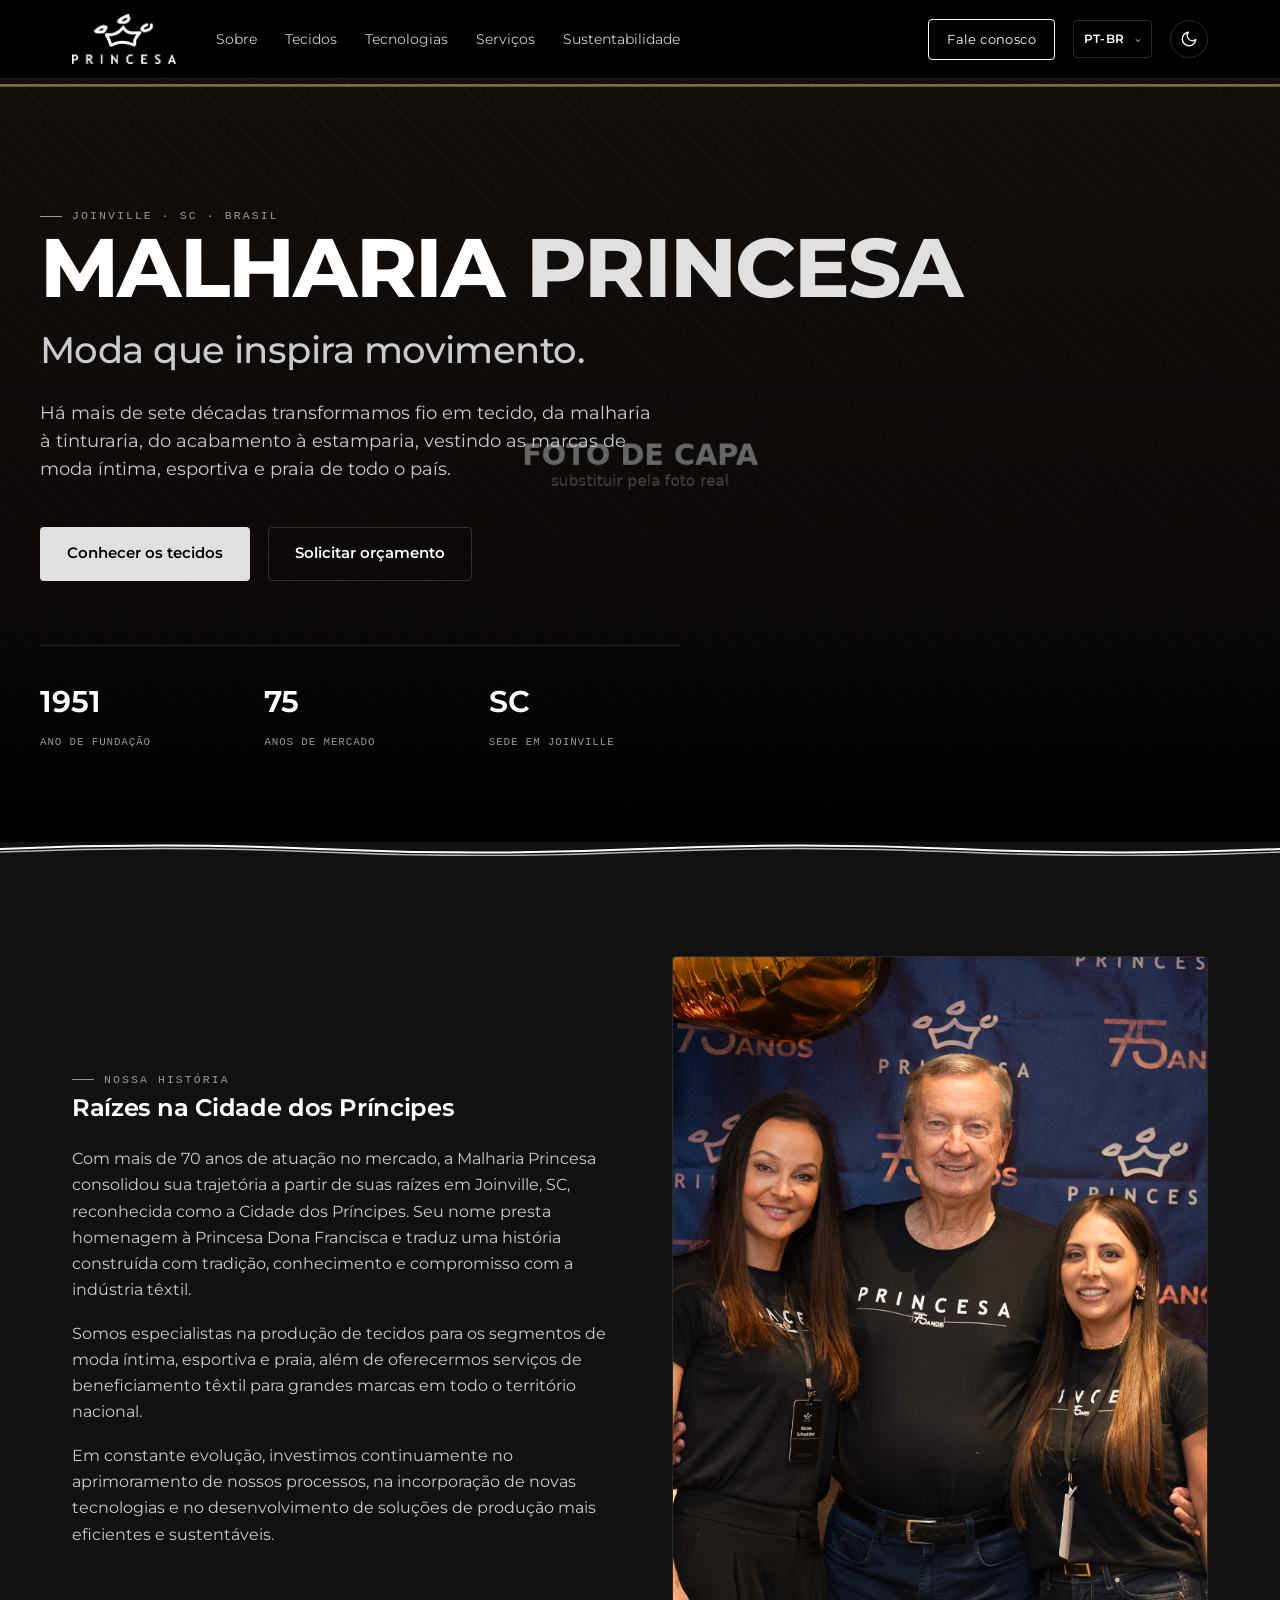
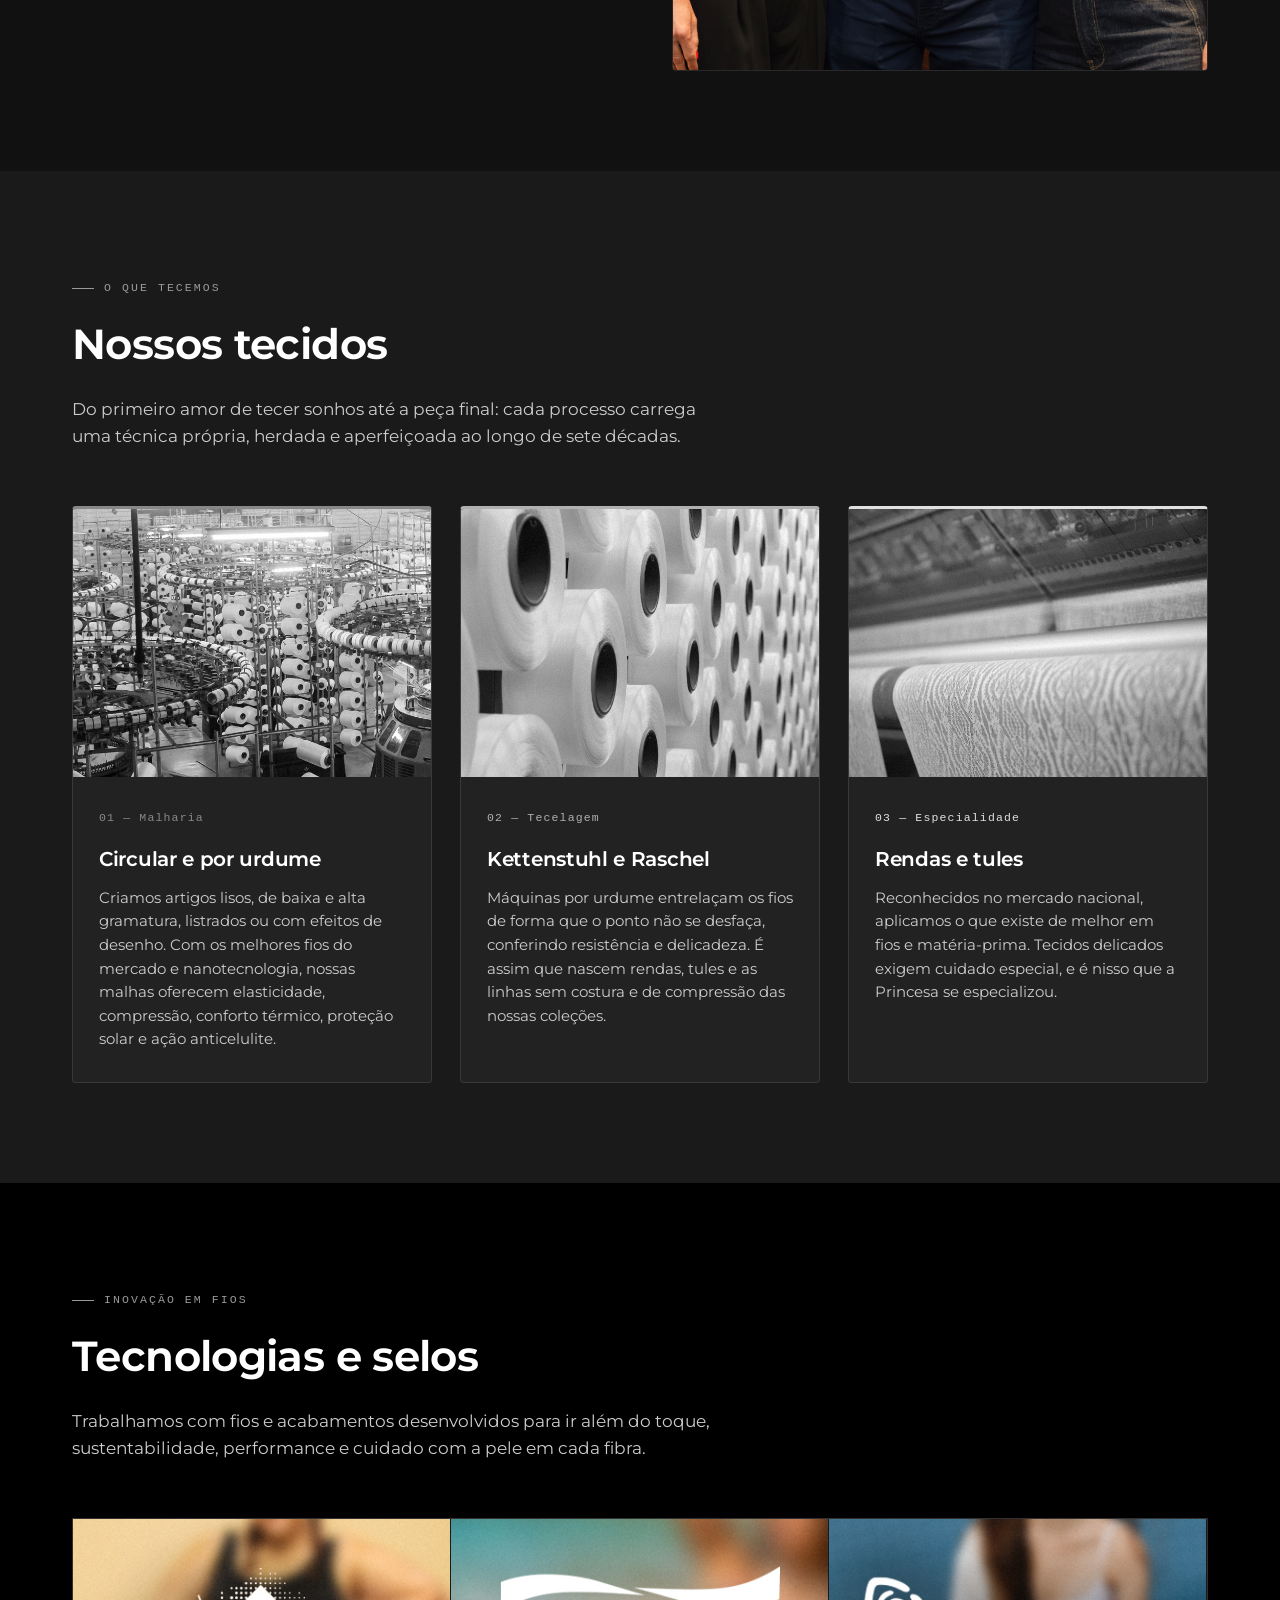
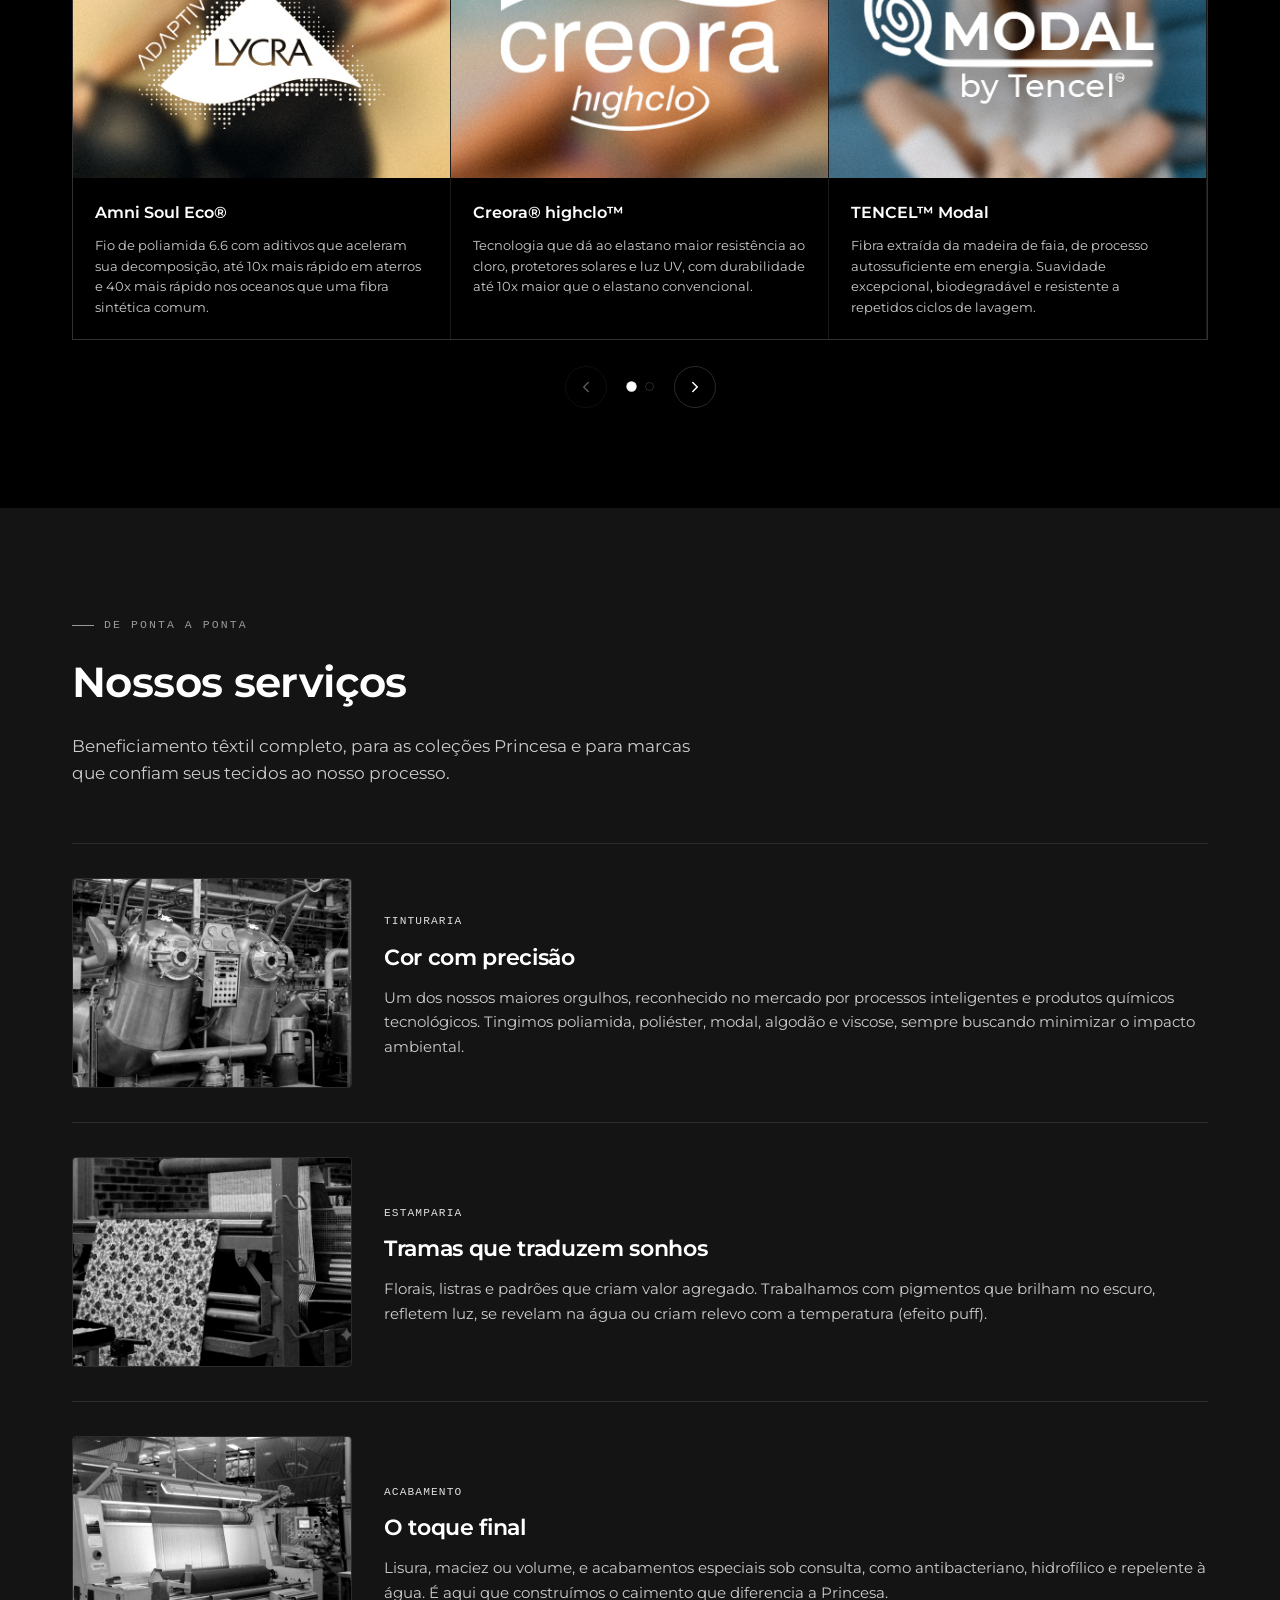
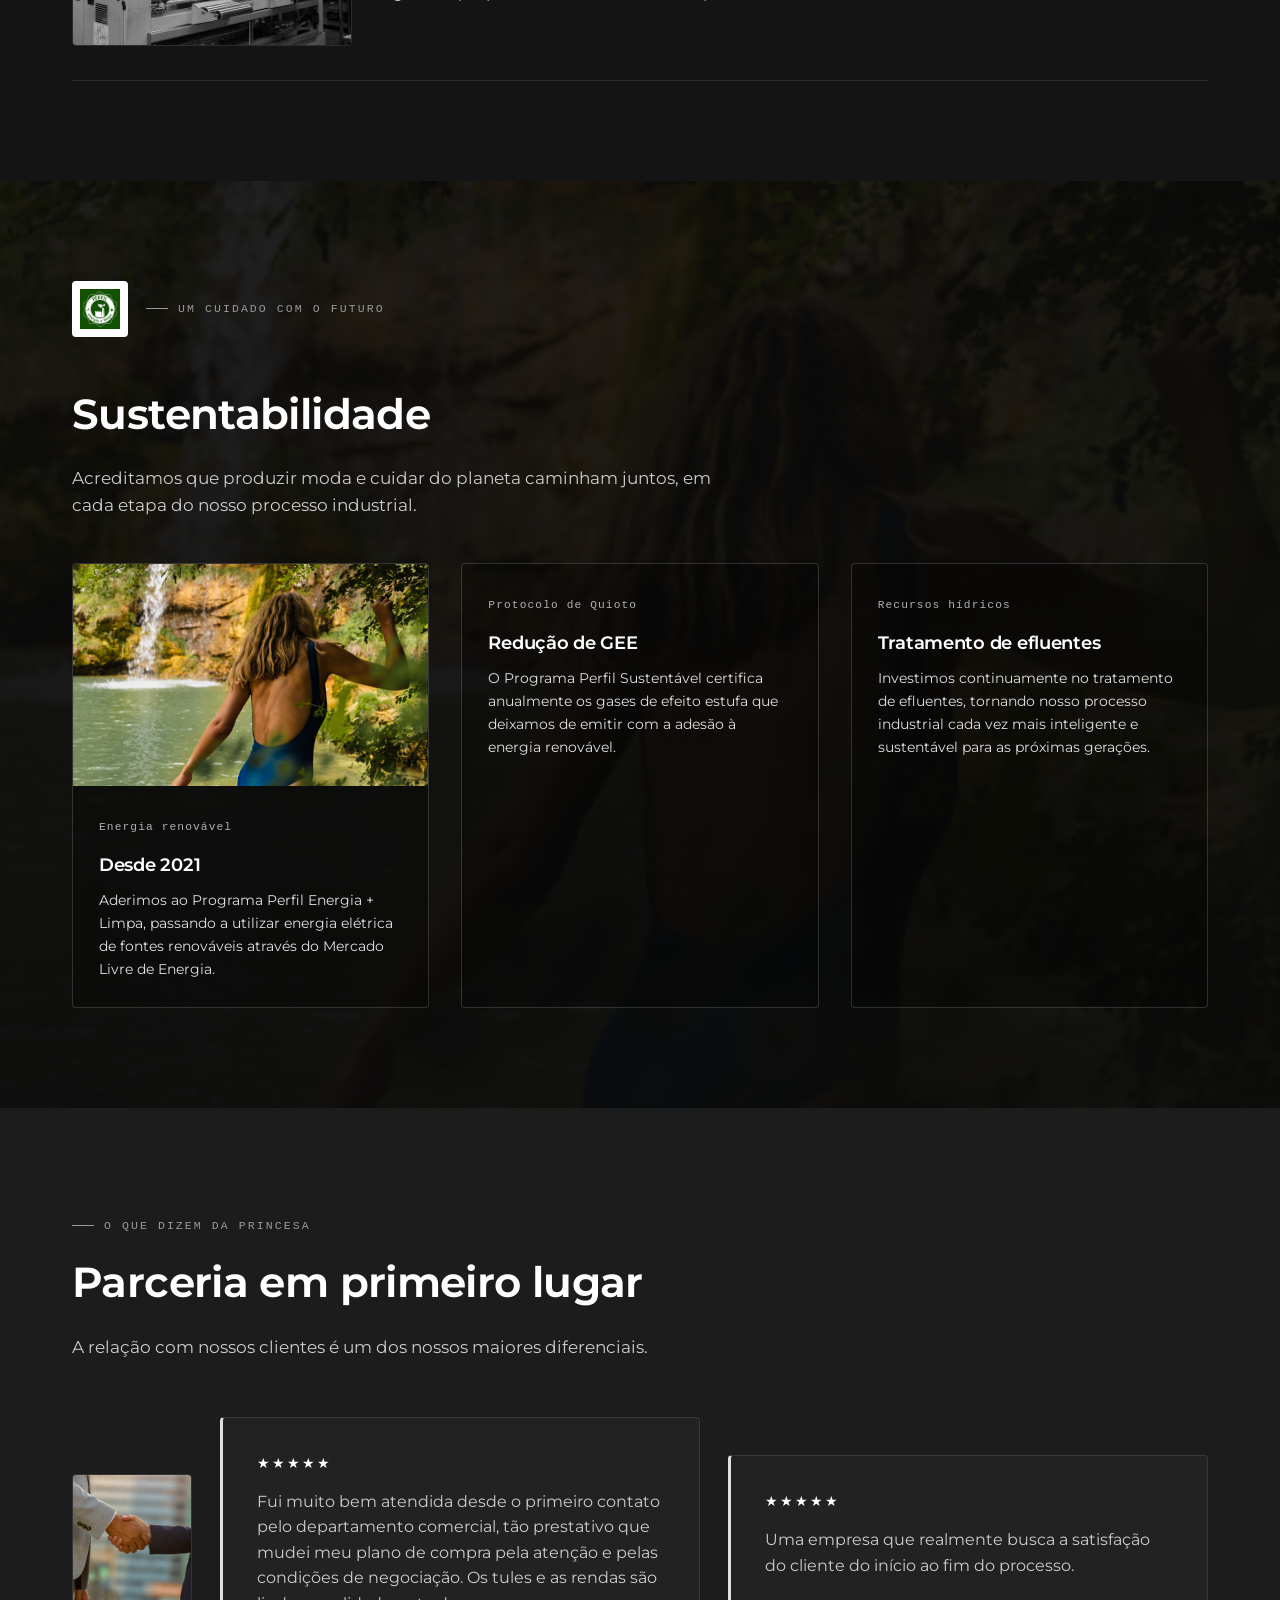
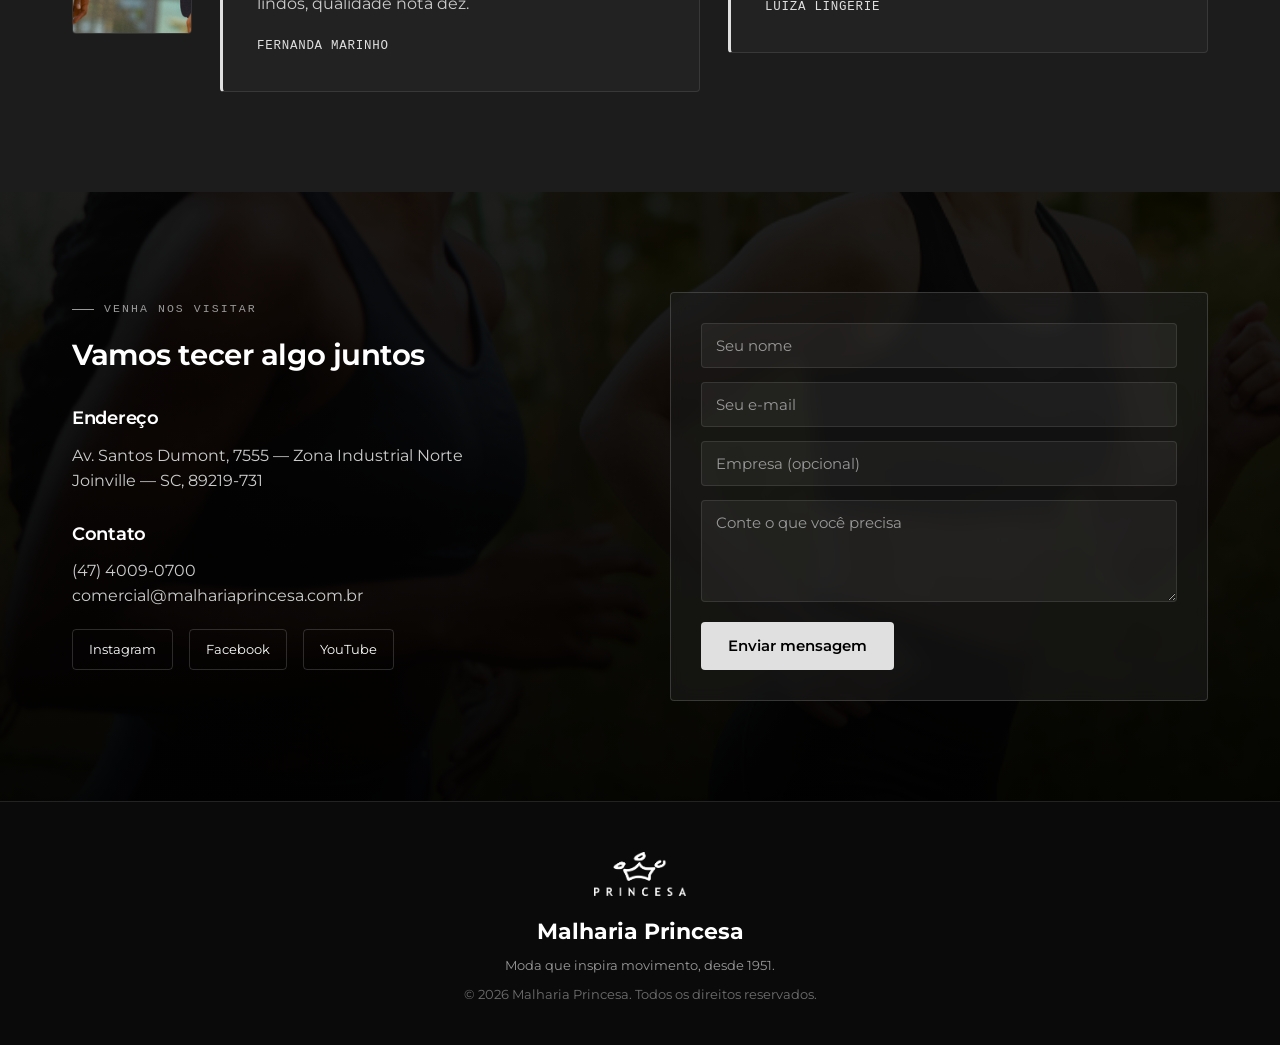
==== commit f7243d81: "Update badge section with Green Fiber details" ====
--- a/index.html
+++ b/index.html
@@ -178,11 +178,11 @@
 </div>
 </div>
 <div class="badge reveal">
-<div class="badge-media"><img alt="Nome da tecnologia (exemplo)" loading="lazy" src="assets/images/selo-exemplo.jpeg"/></div>
-<div class="badge-body">
-<span class="dot"></span>
-<h4 data-i18n="tech.exampleTitle">Nome da Tecnologia™</h4>
-<p data-i18n="tech.exampleText">Texto de exemplo descrevendo o benefício desta tecnologia ou selo. Substitua por informações reais sobre o fio, acabamento ou certificação.</p>
+<div class="badge-media"><img alt="Green Fiber" loading="lazy" src="assets/images/green-fiber.jpeg"/></div>
+<div class="badge-body">
+<span class="dot"></span>
+<h4 data-i18n="tech.exampleTitle">Green Fiber™</h4>
+<p data-i18n="tech.exampleText">Fio produzido em ciclo fechado, sem emissão de poluentes sólidos, líquidos e gasosos. Tecidos homologados com este tipo de fio passam por uma redução de cerca de 70% do consumo de água e energia durante a produção dos tecidos. Dessa forma, contribuem com a preservação do meio ambiente.</p>
 </div>
 </div>
 </div>
--- a/css/styles-switch.css
+++ b/css/styles-switch.css
@@ -187,6 +187,21 @@
 .nav-cta::after{display:none;}
 .nav-cta:hover{background:var(--gold);color:var(--bg-0) !important;}
 .nav-links{display:none;}
+.language-control{position:relative;display:flex;align-items:center;flex:none;}
+.language-control::after{
+  content:"⌄";position:absolute;right:9px;top:50%;transform:translateY(-55%);
+  color:var(--text-mute);font-size:.78rem;pointer-events:none;
+}
+.language-select{
+  appearance:none;-webkit-appearance:none;
+  height:38px;min-width:78px;padding:0 26px 0 10px;
+  border:1px solid var(--border-soft-2);border-radius:var(--radius);
+  background:transparent;color:var(--text);cursor:pointer;
+  font-family:var(--font-body);font-size:.72rem;font-weight:600;letter-spacing:.02em;
+  transition:border-color .25s ease, color .25s ease, background-color .25s ease;
+}
+.language-select:hover{border-color:var(--gold);color:var(--gold);}
+.language-select option{background:var(--bg-0);color:var(--text);}
 .burger{
   display:none;flex-direction:column;gap:5px;background:none;border:none;
   cursor:pointer;padding:6px;
@@ -484,18 +499,25 @@
   display:block;margin-bottom:6px;
 }
 
-a:focus-visible, button:focus-visible, input:focus-visible, textarea:focus-visible{
+a:focus-visible, button:focus-visible, select:focus-visible, input:focus-visible, textarea:focus-visible{
   outline:2px solid var(--gold);outline-offset:2px;
 }
 
 .reveal{opacity:0;transform:translateY(20px);transition:opacity .6s ease, transform .6s ease;}
 .reveal.is-visible{opacity:1;transform:translateY(0);}
+
+@media (max-width:1100px) and (min-width:721px){
+  .nav-left{gap:22px;}
+  .nav-right{gap:10px;}
+  .nav-inline{gap:16px;}
+  .nav-cta{padding:8px 12px;}
+  .language-select{min-width:70px;padding-left:8px;}
+}
 
 @media (max-width:920px){
   .sobre-grid,.contato-grid{grid-template-columns:1fr;}
   .sobre-grid{gap:36px;}
-  .sobre-media{order:-1;aspect-ratio:auto;}
-  .sobre-media img{height:auto;object-fit:contain;}
+  .sobre-media{order:-1;aspect-ratio:16/9;}
   .card-grid{grid-template-columns:1fr;}
   .badge-track .badge{flex:0 0 50%;max-width:50%;}
   .sust-grid{grid-template-columns:1fr;}
@@ -520,4 +542,8 @@
   .badge-track .badge{flex:0 0 100%;max-width:100%;}
   .hero-stats{grid-template-columns:1fr;gap:18px;}
   .logo-inline img{height:38px;}
-}
+  .nav-right{gap:8px;}
+  .language-select{height:36px;min-width:66px;padding:0 22px 0 8px;font-size:.68rem;}
+  .language-control::after{right:7px;}
+}
+
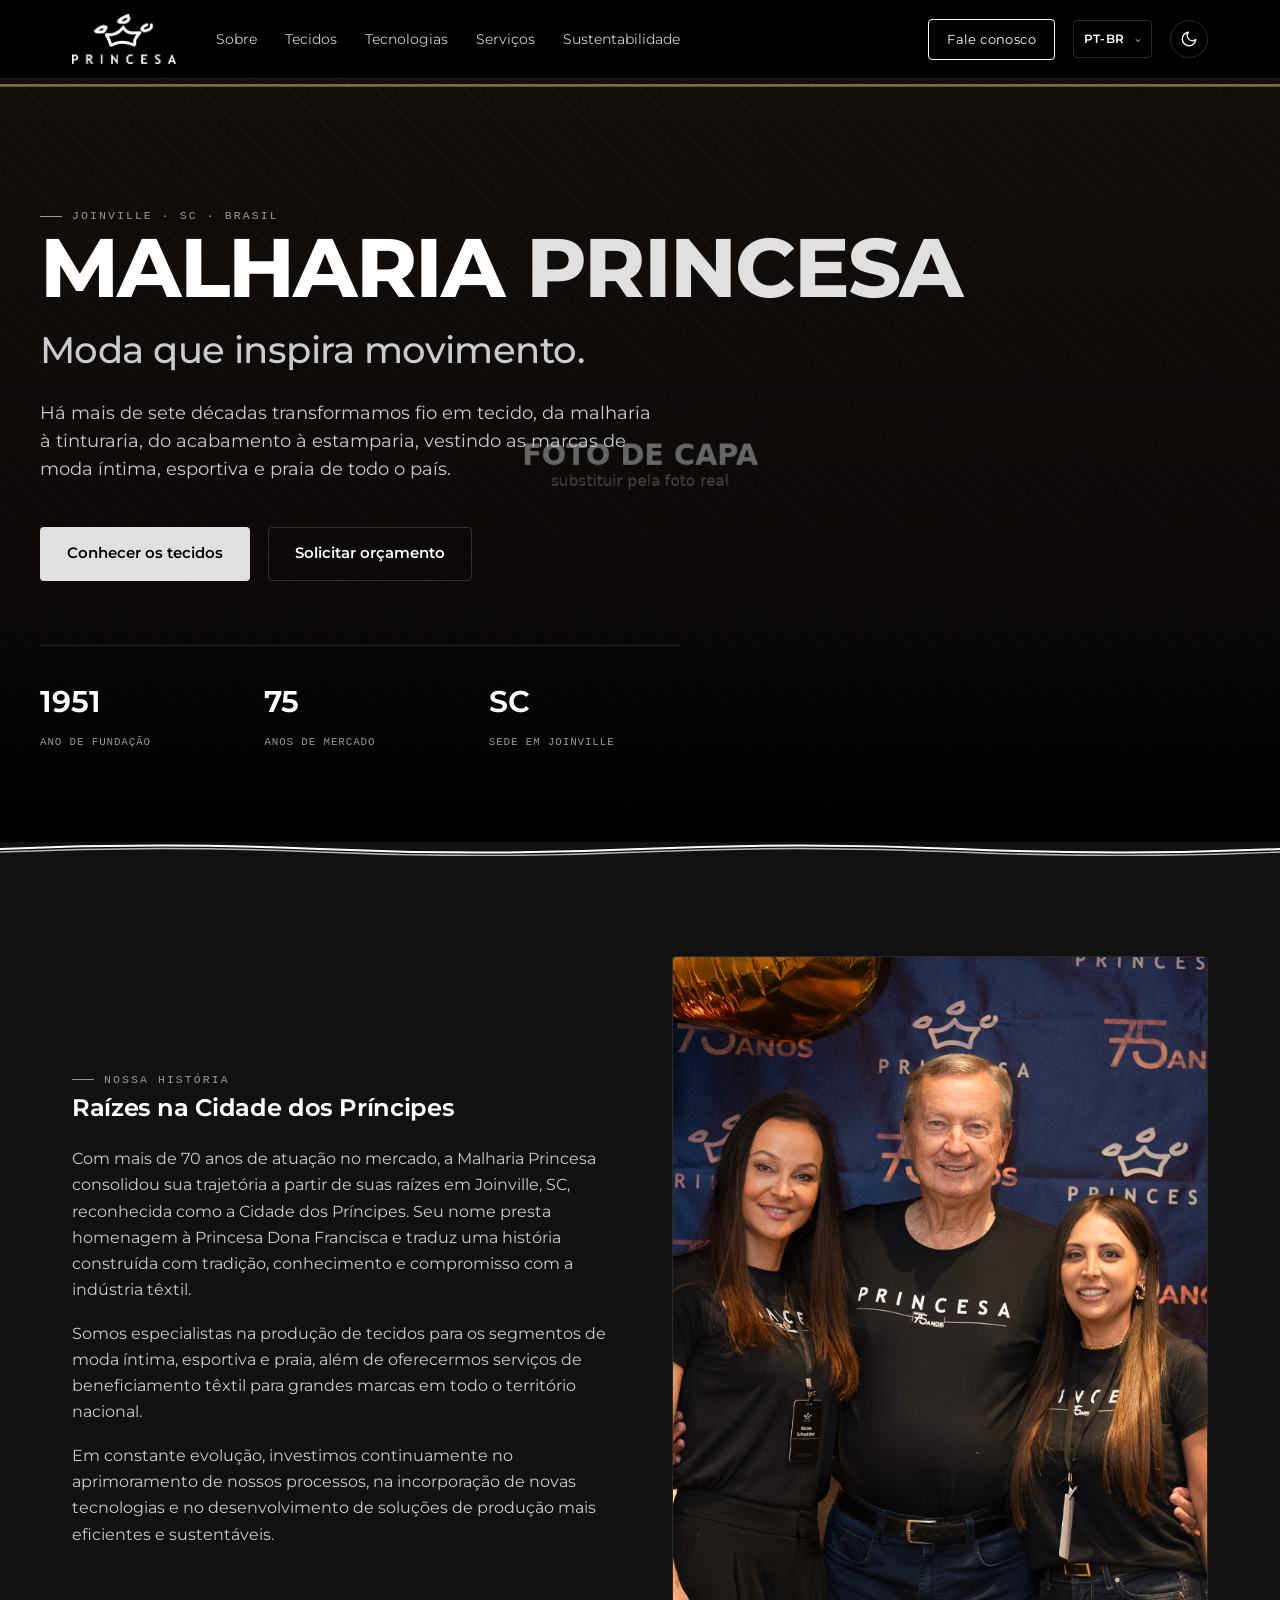
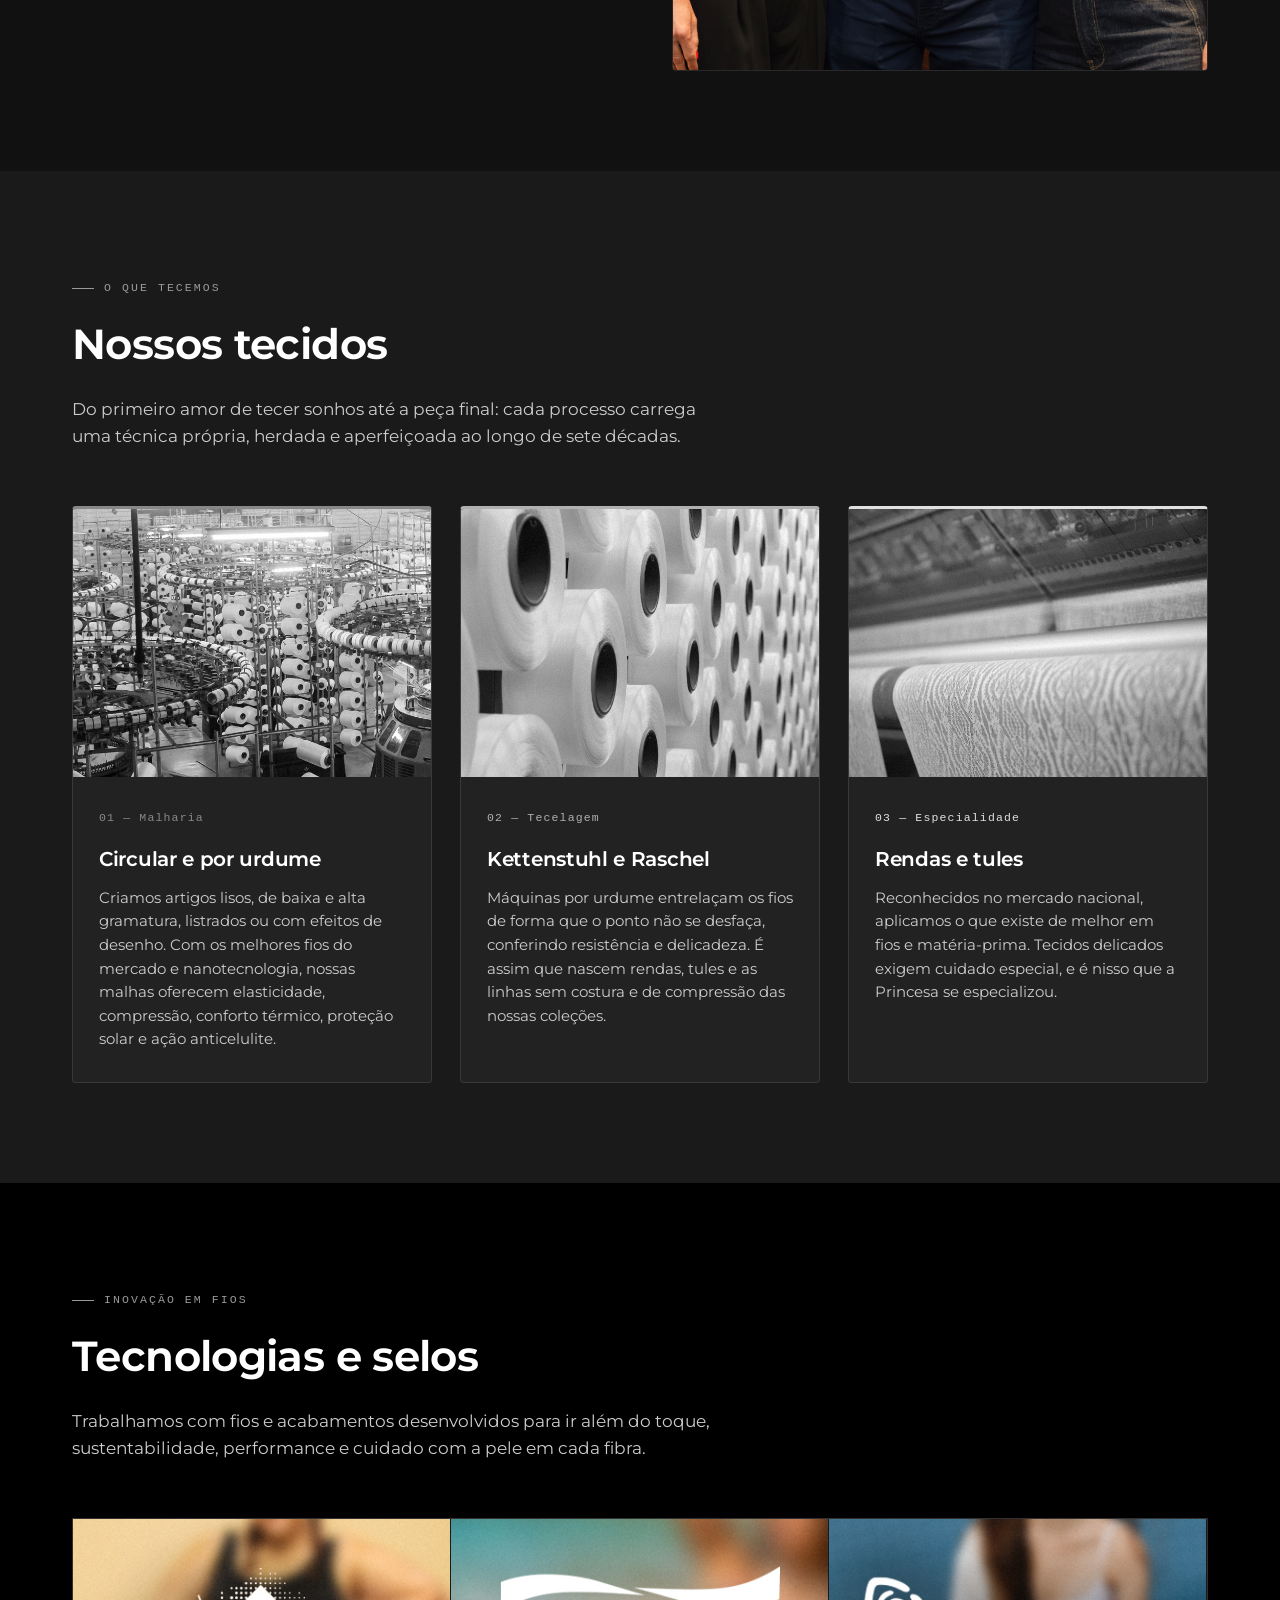
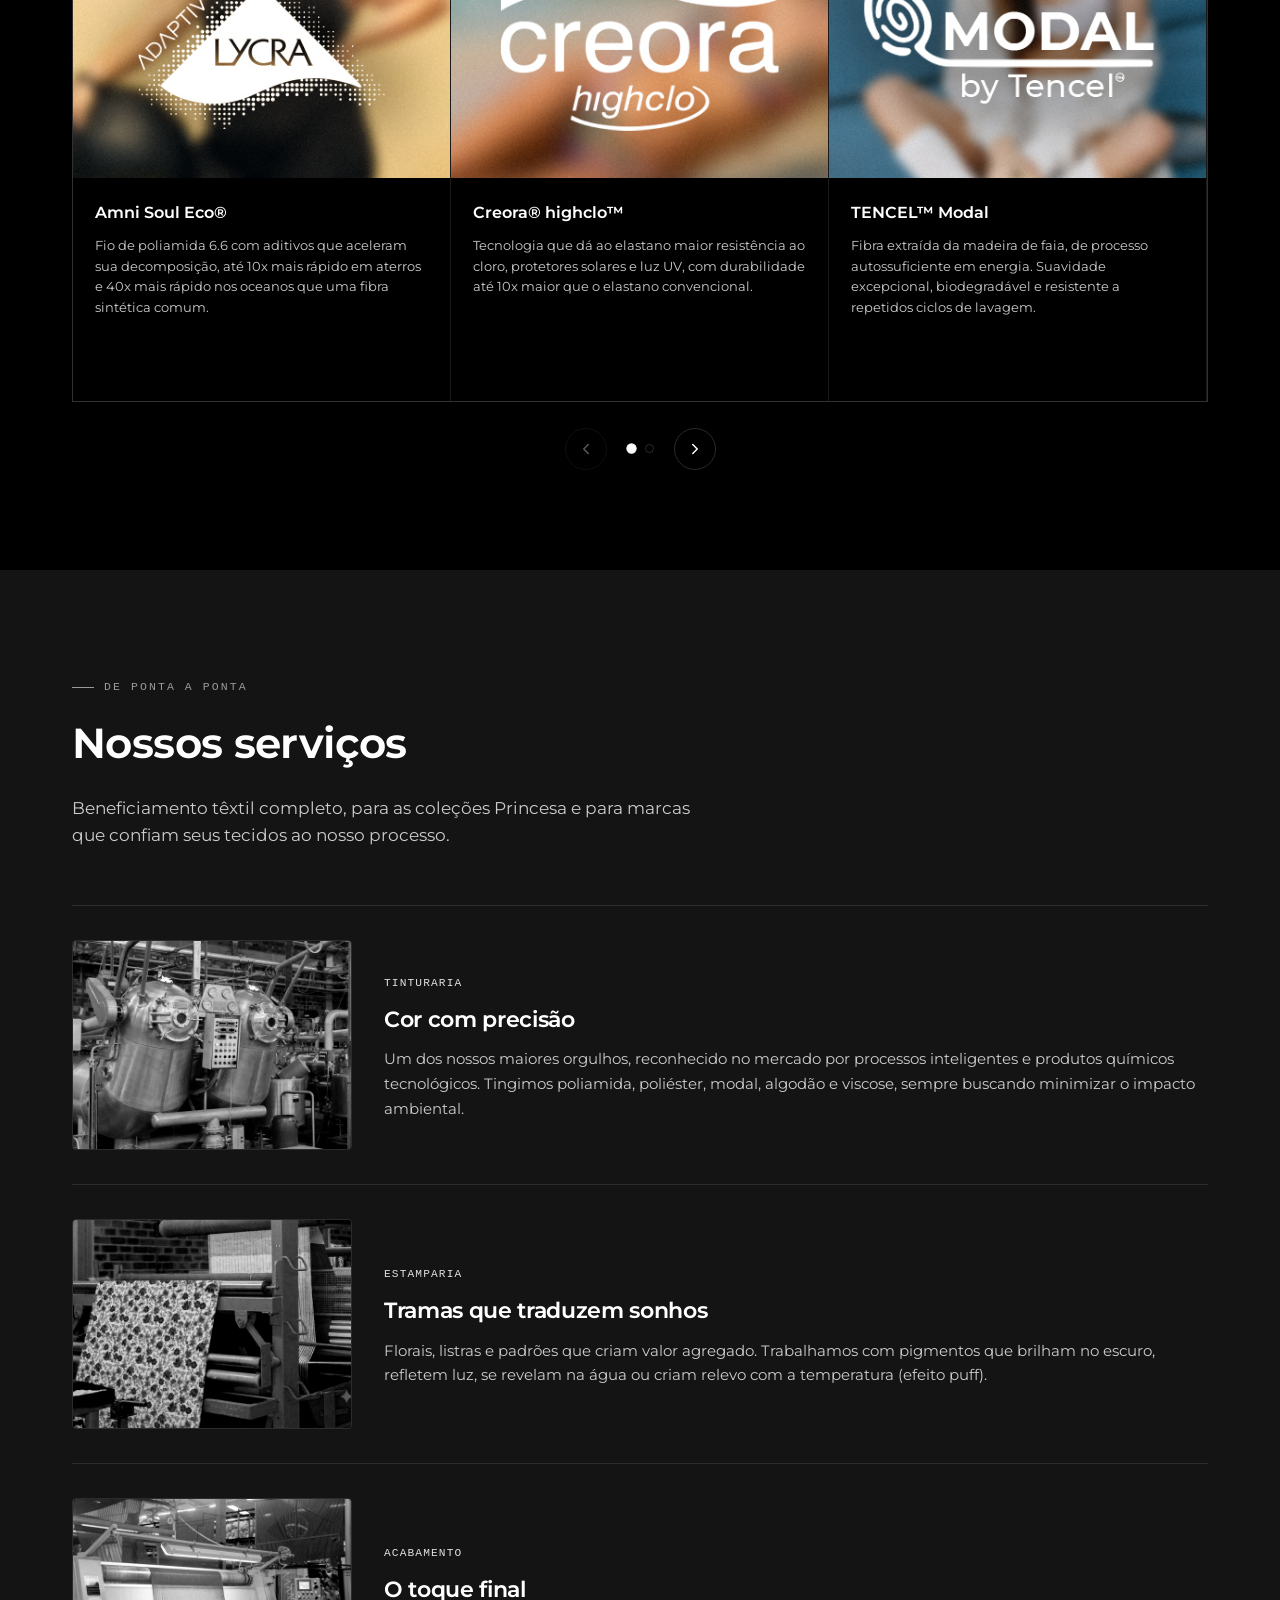
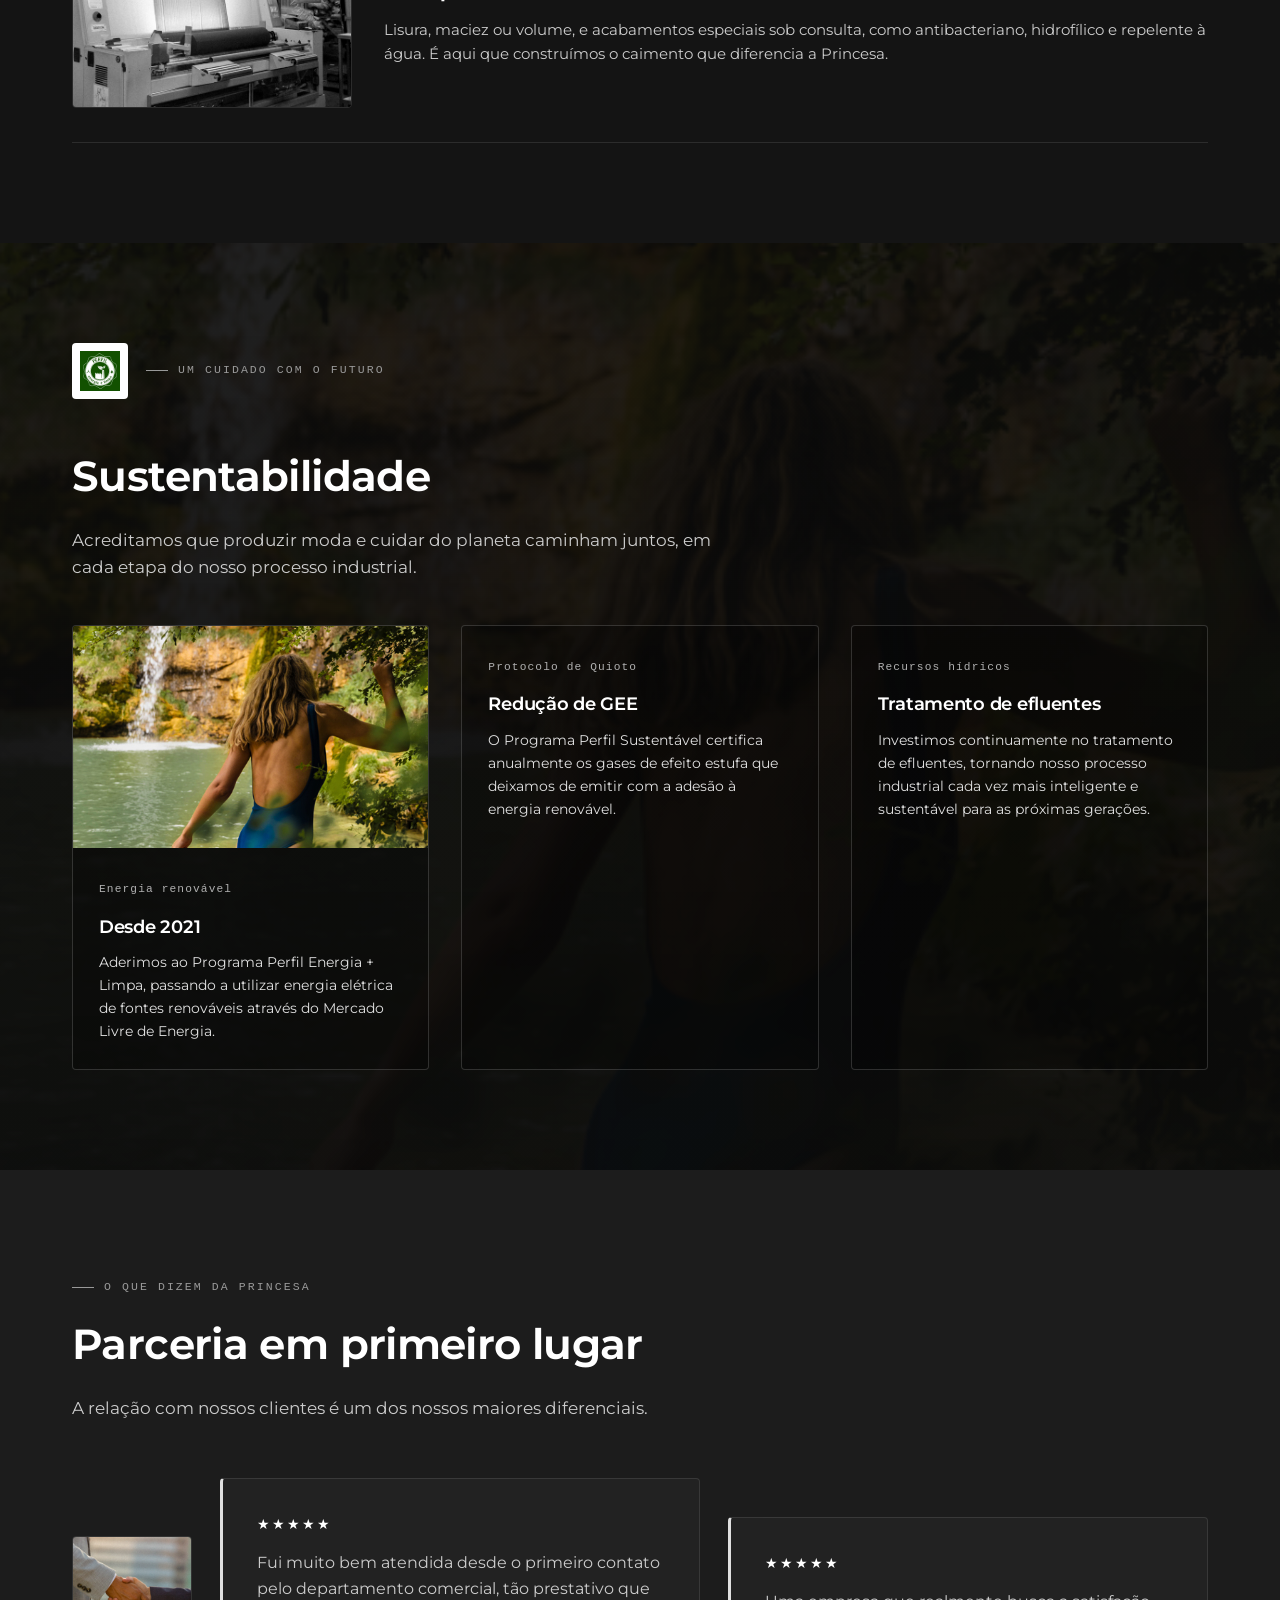
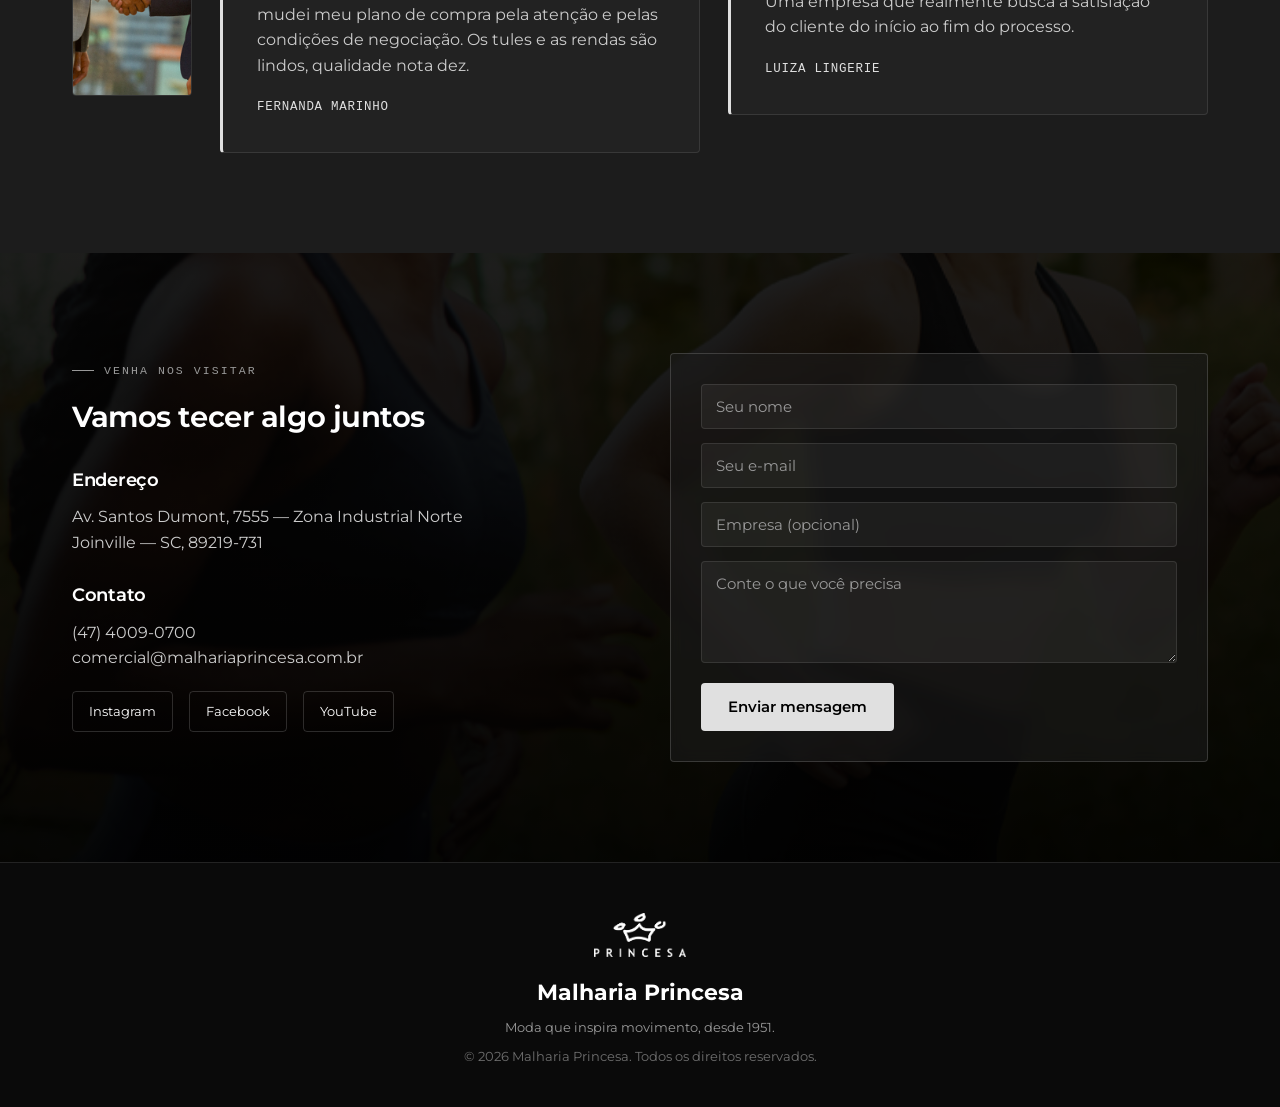
==== commit 66f2af38: "Fix HTML paragraph tag for Green Fiber description" ====
--- a/index.html
+++ b/index.html
@@ -181,8 +181,8 @@
 <div class="badge-media"><img alt="Green Fiber" loading="lazy" src="assets/images/green-fiber.jpeg"/></div>
 <div class="badge-body">
 <span class="dot"></span>
-<h4 data-i18n="tech.exampleTitle">Green Fiber™</h4>
-<p data-i18n="tech.exampleText">Fio produzido em ciclo fechado, sem emissão de poluentes sólidos, líquidos e gasosos. Tecidos homologados com este tipo de fio passam por uma redução de cerca de 70% do consumo de água e energia durante a produção dos tecidos. Dessa forma, contribuem com a preservação do meio ambiente.</p>
+<h4>Green Fiber™</h4>
+<p>Fio produzido em ciclo fechado, sem emissão de poluentes sólidos, líquidos e gasosos. Tecidos homologados com este tipo de fio passam por uma redução de cerca de 70% do consumo de água e energia durante a produção dos tecidos. Dessa forma, contribuem com a preservação do meio ambiente.</p>
 </div>
 </div>
 </div>
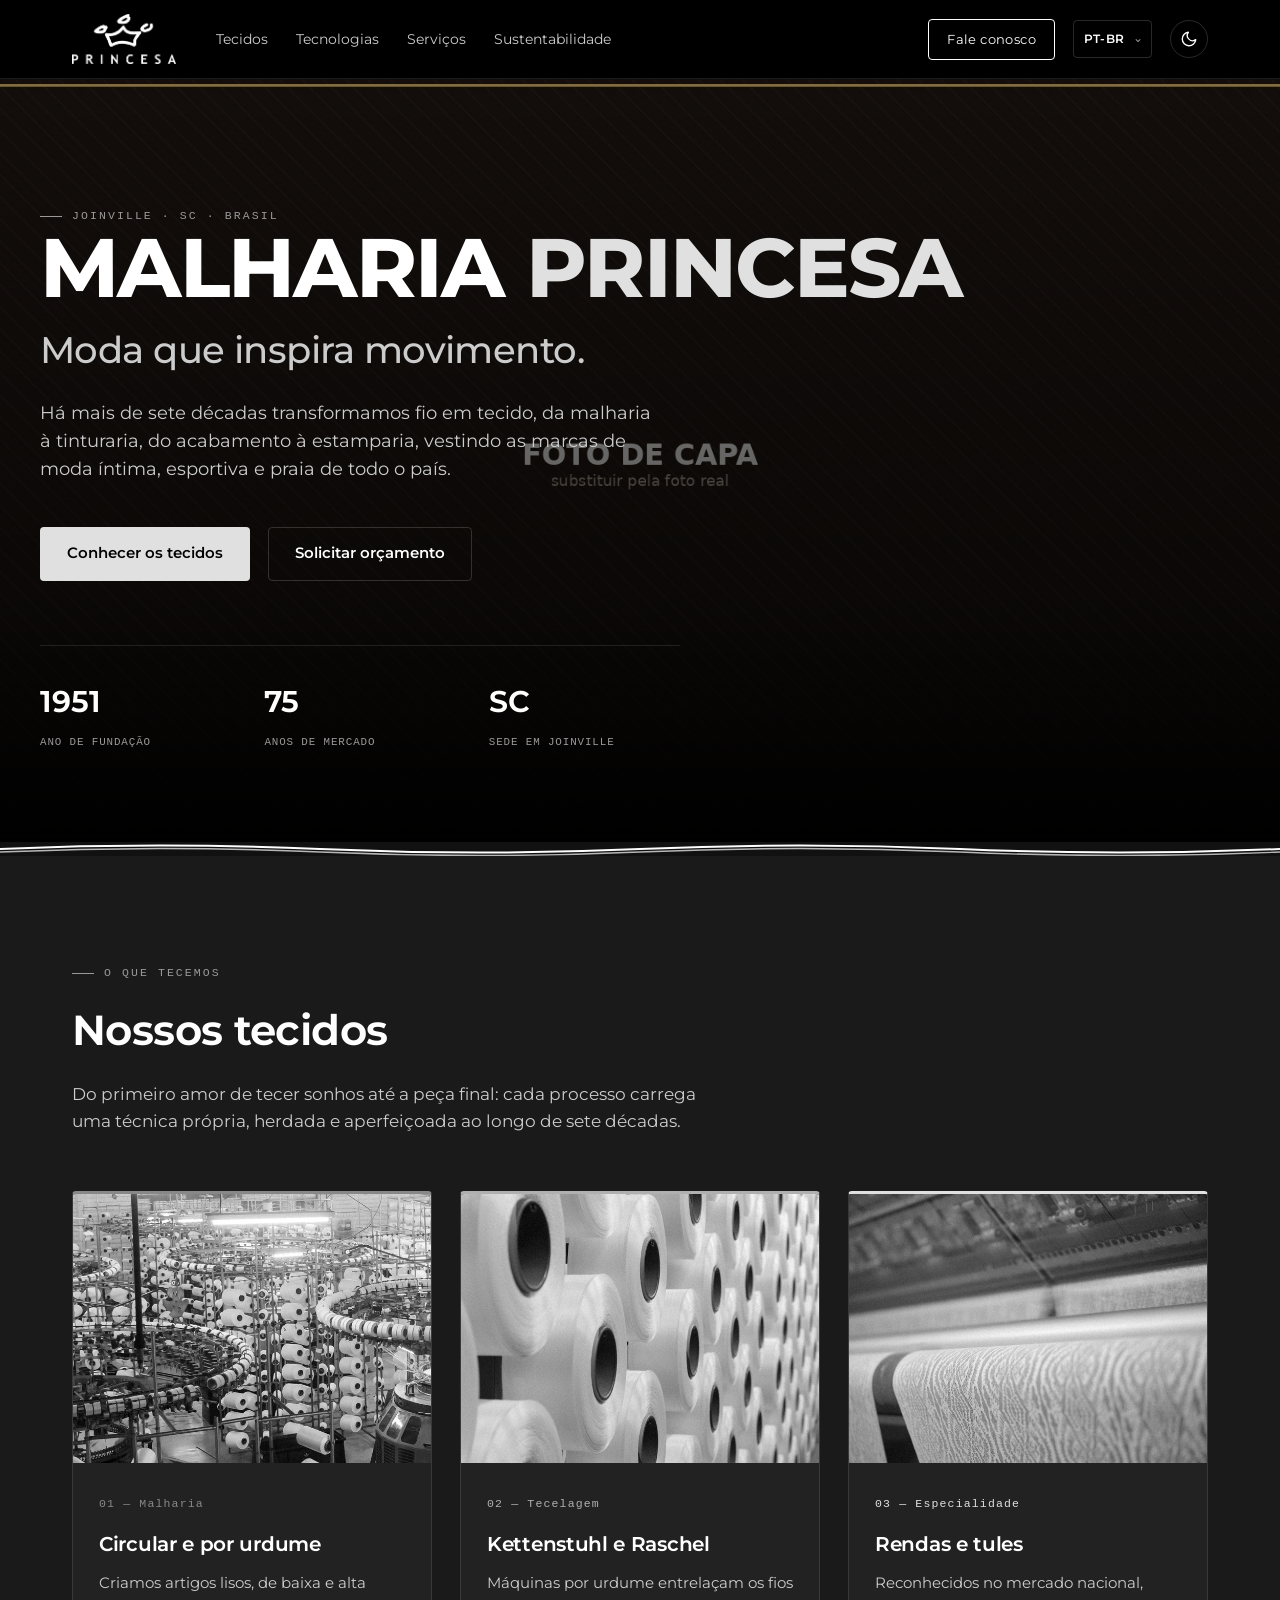
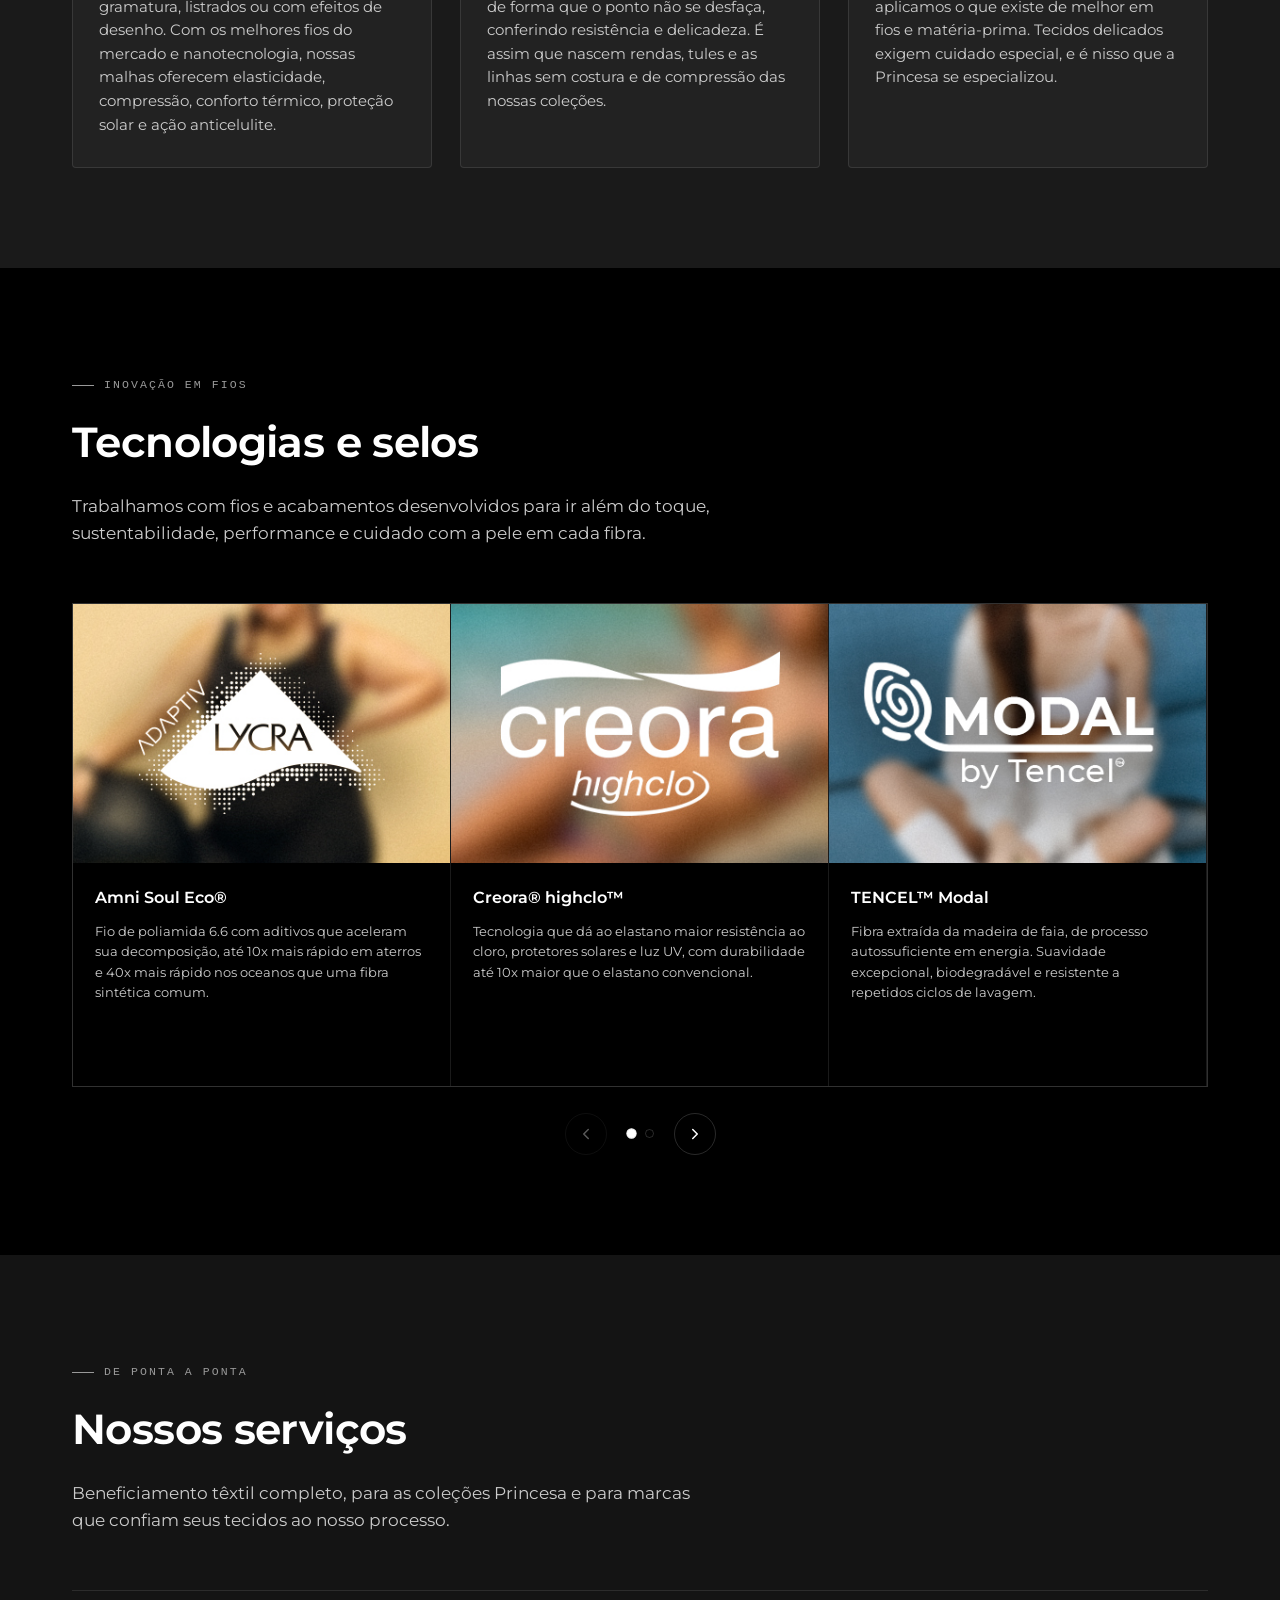
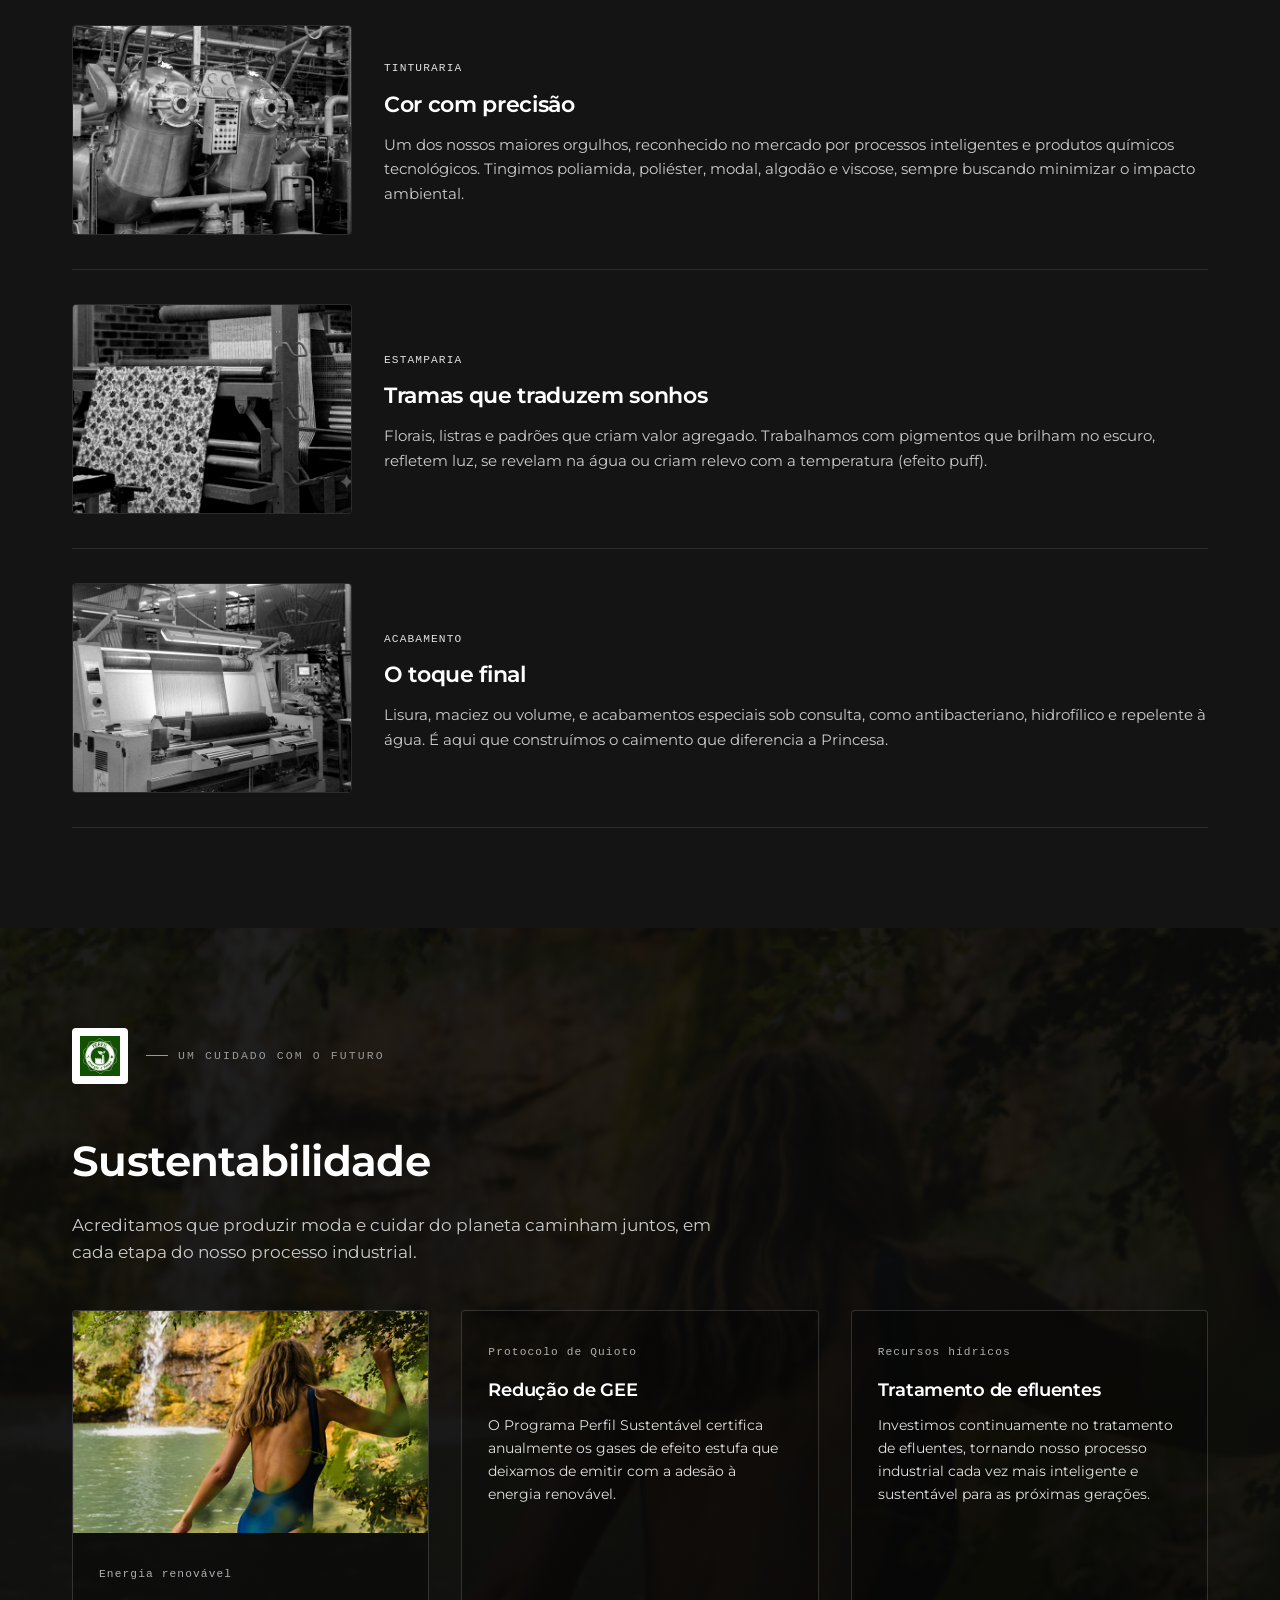
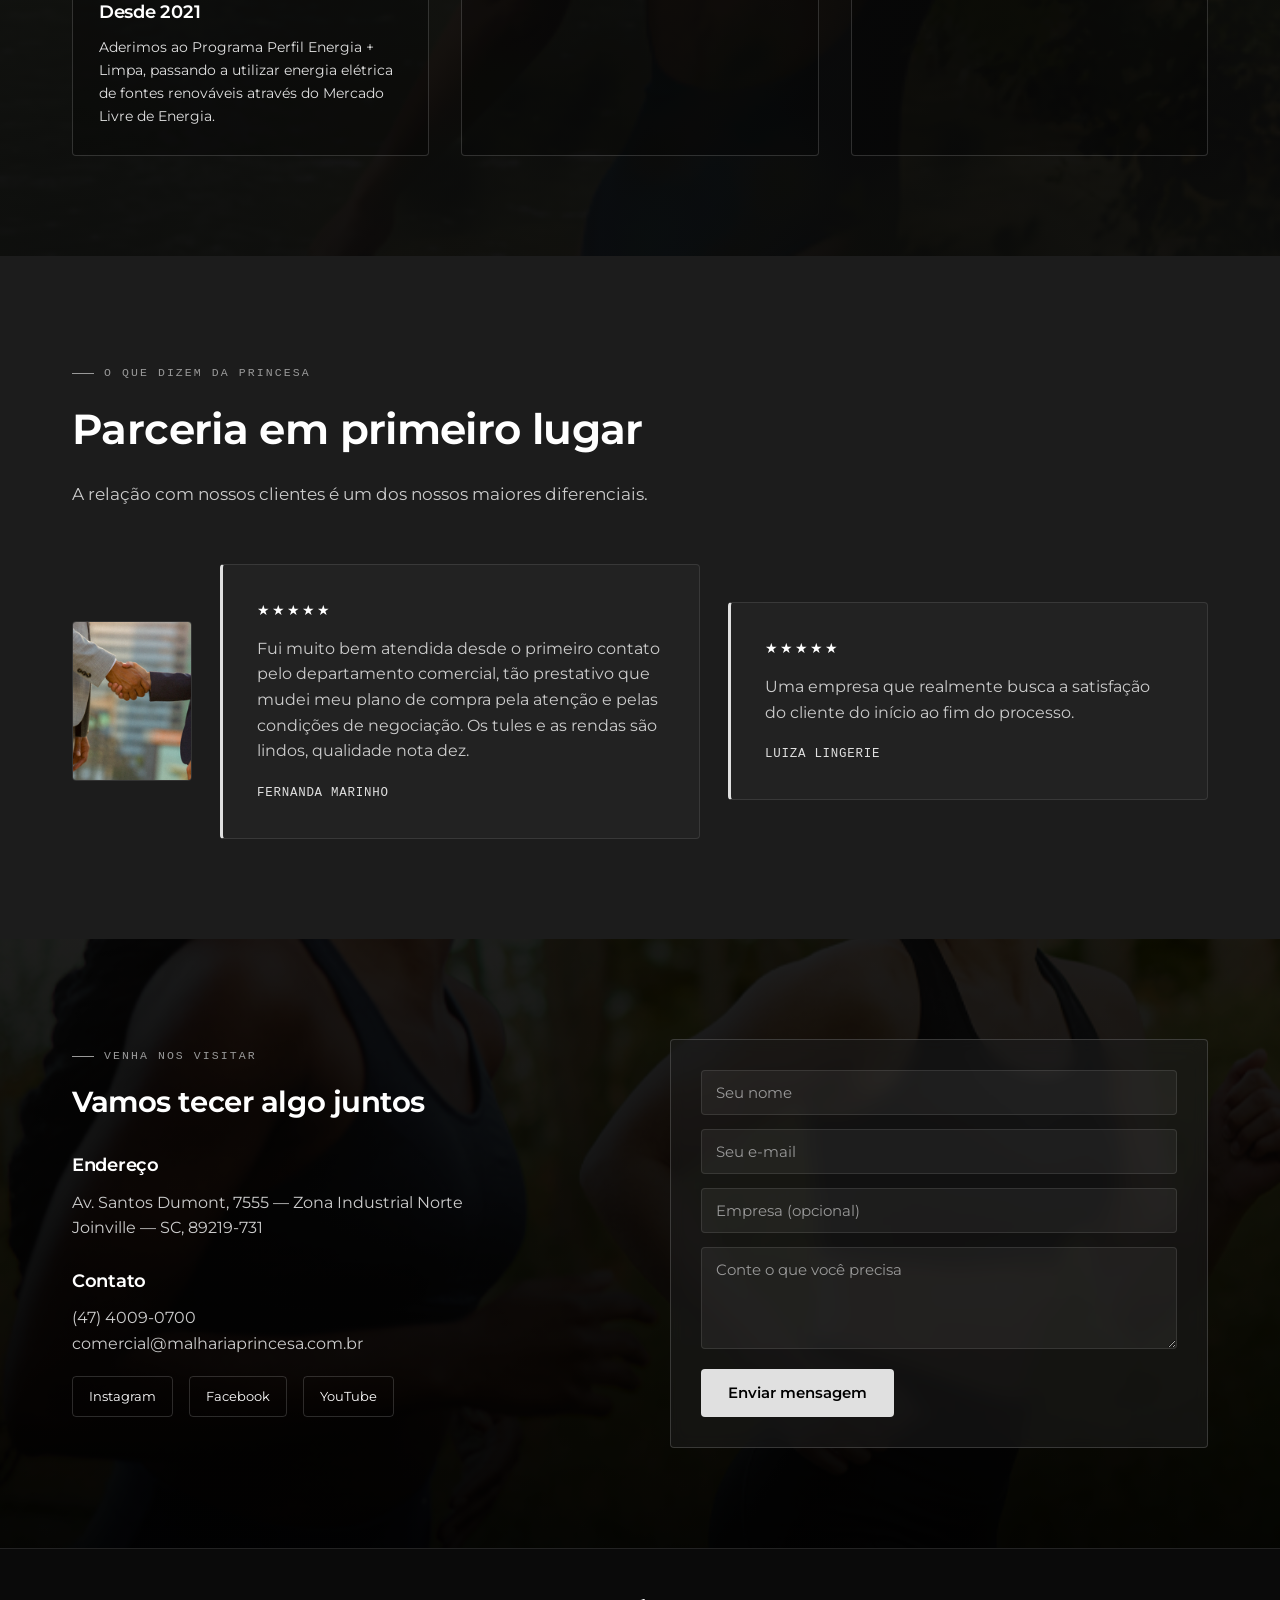
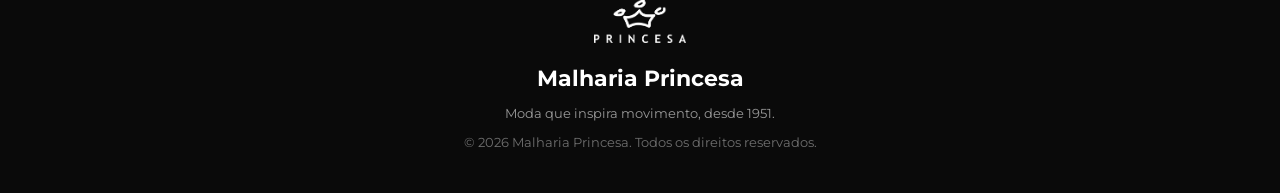
==== commit 9bc56d2a: "Add files via upload" ====
--- a/index.html
+++ b/index.html
@@ -20,7 +20,6 @@
 <img alt="Malharia Princesa" class="logo-for-light" src="assets/images/logo-dark.png"/>
 </a>
 <ul class="nav-inline">
-<li><a data-i18n="nav.about" href="#sobre">Sobre</a></li>
 <li><a data-i18n="nav.fabrics" href="#tecidos">Tecidos</a></li>
 <li><a data-i18n="nav.technologies" href="#tecnologias">Tecnologias</a></li>
 <li><a data-i18n="nav.services" href="#servicos">Serviços</a></li>
@@ -39,7 +38,6 @@
 </div>
 </nav>
 <ul class="nav-links" id="navLinks">
-<li><a data-i18n="nav.about" href="#sobre">Sobre</a></li>
 <li><a data-i18n="nav.fabrics" href="#tecidos">Tecidos</a></li>
 <li><a data-i18n="nav.technologies" href="#tecnologias">Tecnologias</a></li>
 <li><a data-i18n="nav.services" href="#servicos">Serviços</a></li>
@@ -77,22 +75,6 @@
 <path d="M0,10 Q150,3 300,10 T600,10 T900,10 T1200,10" fill="none" opacity=".8" stroke="var(--rose)" stroke-width="1.4"></path>
 </svg>
 </div>
-<section class="block" id="sobre">
-<div class="wrap">
-<div class="sobre-grid">
-<div>
-<span class="eyebrow" data-i18n="about.eyebrow">Nossa história</span>
-<h2 data-i18n="about.title">Raízes na Cidade dos Príncipes</h2>
-<p class="reveal" data-i18n="about.p1" style="margin-top:18px;">Com mais de 70 anos de atuação no mercado, a Malharia Princesa consolidou sua trajetória a partir de suas raízes em Joinville, SC, reconhecida como a Cidade dos Príncipes. Seu nome presta homenagem à Princesa Dona Francisca e traduz uma história construída com tradição, conhecimento e compromisso com a indústria têxtil.</p>
-<p class="reveal" data-i18n="about.p2">Somos especialistas na produção de tecidos para os segmentos de moda íntima, esportiva e praia, além de oferecermos serviços de beneficiamento têxtil para grandes marcas em todo o território nacional.</p>
-<p class="reveal" data-i18n="about.p3">Em constante evolução, investimos continuamente no aprimoramento de nossos processos, na incorporação de novas tecnologias e no desenvolvimento de soluções de produção mais eficientes e sustentáveis.</p>
-</div>
-<div class="sobre-media reveal">
-<img alt="Tecido produzido pela Malharia Princesa" data-i18n-alt="alt.about" loading="lazy" src="assets/images/sobre.jpeg"/>
-</div>
-</div>
-</div>
-</section>
 <section class="block" id="tecidos">
 <div class="wrap">
 <div class="block-head">
--- a/css/styles-switch.css
+++ b/css/styles-switch.css
@@ -528,6 +528,10 @@
   .hero-stats{grid-template-columns:repeat(3,auto);gap:26px;}
 }
 @media (max-width:720px){
+  /* Exibe a foto da seção Sobre inteira no celular, sem recorte */
+  .sobre-media{aspect-ratio:auto;}
+  .sobre-media img{width:100%;height:auto;object-fit:contain;}
+
   .nav-left .nav-inline, .nav-right .nav-inline{display:none;}
   .nav-right > .nav-cta{display:none;}
   .nav-links{
